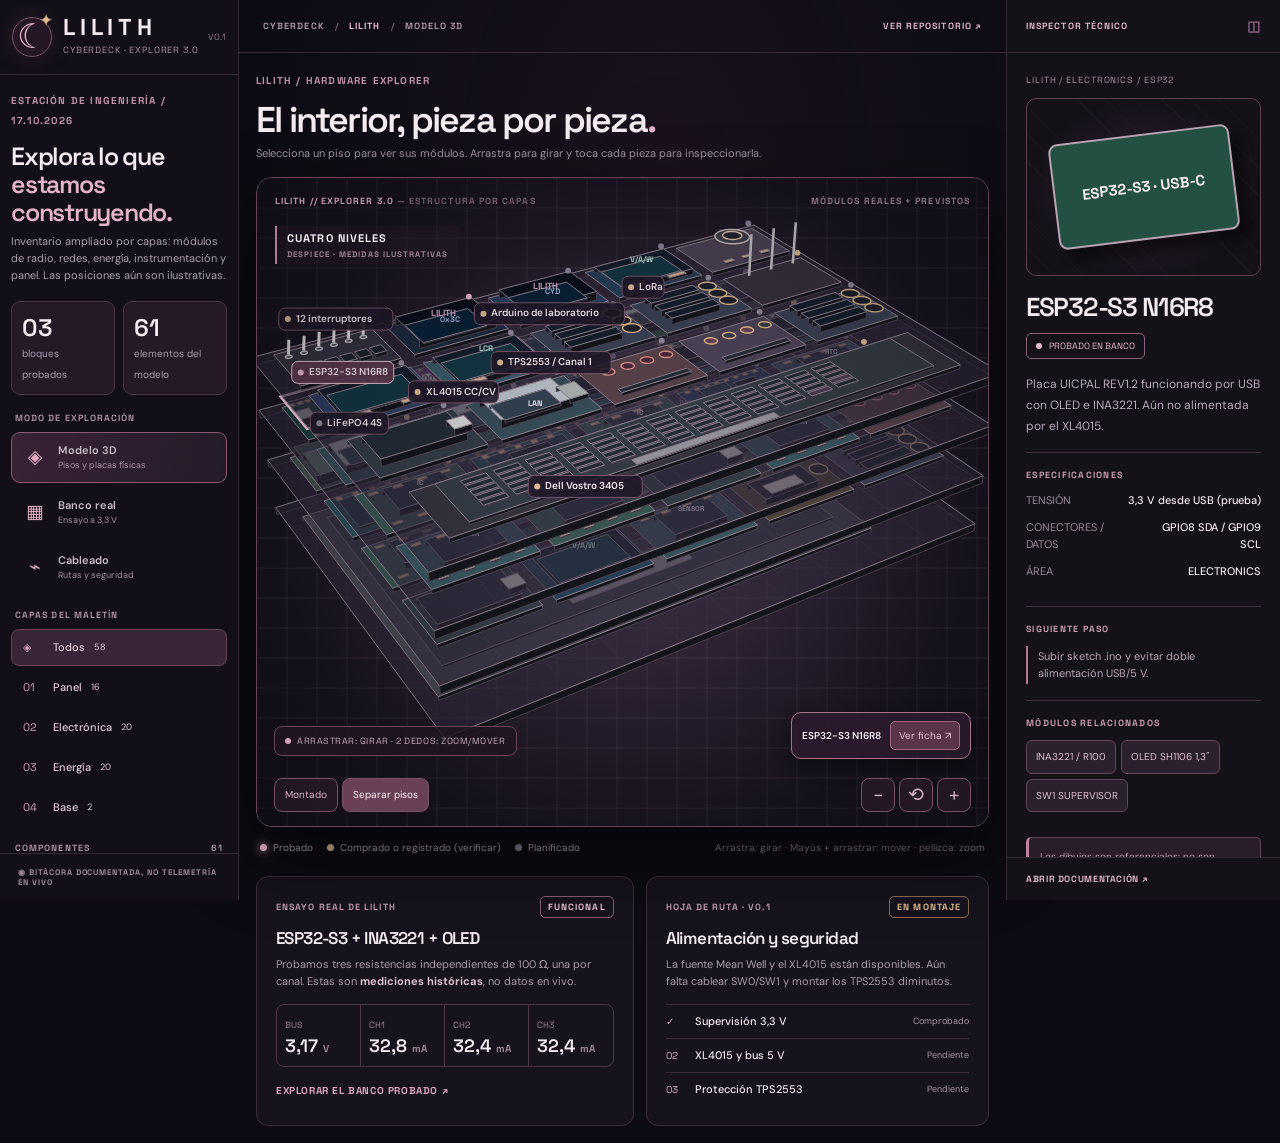
==== site/index.html @ 63ceb3f5 "ui(lilith): acceso por piso y catálogo visible de módulos del cyberdeck" ====
<!doctype html>
<html lang="es">
<head>
<meta charset="utf-8"><meta name="viewport" content="width=device-width, initial-scale=1, viewport-fit=cover">
<meta name="theme-color" content="#0c0b11"><meta name="description" content="Lilith Cyberdeck — gemelo visual interactivo por pisos, circuito probado y cableado previsto.">
<title>LILITH — Gemelo visual del Cyberdeck</title>
<link rel="stylesheet" href="./styles.css?v=3.3-modules-20261017">
<script defer src="./app.js?v=3.3-modules-20261017"></script>
</head>
<body>
<div class="app" id="app">
<aside class="sidebar">
  <div class="brand"><div class="emblem" aria-hidden="true">☾<span>✦</span></div><div class="brandtext"><b>LILITH</b><small>CYBERDECK · EXPLORER 3.0</small></div><span class="brand-trailing">V0.1</span></div>
  <div class="sidebar-content">
    <div class="intro"><span class="eyebrow">ESTACIÓN DE INGENIERÍA / 17.10.2026</span><h1>Explora lo que<br><em>estamos construyendo.</em></h1><p>Inventario ampliado por capas: módulos de radio, redes, energía, instrumentación y panel. Las posiciones aún son ilustrativas.</p>
    <div class="stat-pair"><div><strong>03</strong><small>bloques probados</small></div><div><strong id="moduleTotal">—</strong><small>elementos del modelo</small></div></div></div>
    <div class="control-section mode-section"><div class="section-heading">MODO DE EXPLORACIÓN</div><nav class="mode-nav" id="modeNav" aria-label="Modos">
      <button class="mode active" data-mode="model"><span class="mode-icon">◈</span><span class="mode-name">Modelo 3D<small>Pisos y placas físicas</small></span></button>
      <button class="mode" data-mode="bench"><span class="mode-icon">▦</span><span class="mode-name">Banco real<small>Ensayo a 3,3 V</small></span></button>
      <button class="mode" data-mode="circuit"><span class="mode-icon">⌁</span><span class="mode-name">Cableado<small>Rutas y seguridad</small></span></button>
    </nav></div>
    <div class="control-section level-section"><div class="section-heading">CAPAS DEL MALETÍN</div><nav id="floorNav" class="floor-nav" aria-label="Niveles">
      <button class="floor-choice active" data-floor="all"><span>◈</span><b>Todos</b><small>—</small></button>
      <button class="floor-choice" data-floor="panel"><span>01</span><b>Panel</b><small>—</small></button>
      <button class="floor-choice" data-floor="electronics"><span>02</span><b>Electrónica</b><small>—</small></button>
      <button class="floor-choice" data-floor="power"><span>03</span><b>Energía</b><small>—</small></button>
      <button class="floor-choice" data-floor="base"><span>04</span><b>Base</b><small>—</small></button>
    </nav></div>
    <button id="mobileInventoryToggle" class="inventory-toggle" aria-expanded="false"><span>⌕</span> Buscar módulos y componentes <span class="toggle-chevron">⌄</span></button>
    <div id="inventorySection" class="inventory-section">
      <div class="section-heading"><span>COMPONENTES</span><span id="resultCount">—</span></div>
      <label class="search"><span>⌕</span><input id="searchInput" autocomplete="off" placeholder="Chip, módulo, interfaz..." aria-label="Buscar componentes"></label>
      <div id="statusFilters" class="filters">
        <button class="filter active" data-status="all">Todos</button>
        <button class="filter" data-status="tested">Probados</button>
        <button class="filter" data-status="owned">Registrados</button>
        <button class="filter" data-status="planned">Por instalar</button>
      </div>
      <div id="inventory" class="inventory" aria-label="Lista de componentes"></div>
    </div>
  </div>
  <div class="sidebar-footer">◉ <span>BITÁCORA DOCUMENTADA, NO TELEMETRÍA EN VIVO</span></div>
</aside>
<main class="main">
<header class="topbar"><span>CYBERDECK <i>/</i> <b>LILITH</b> <i>/</i> <span id="modeCrumb">MODELO 3D</span></span><a href="https://github.com/Jesus-Medina/Cyberdeck-R5-ESP32" target="_blank" rel="noopener">VER REPOSITORIO ↗</a></header>
<section class="workspace">
<div class="section-intro"><div><span class="eyebrow">LILITH / HARDWARE EXPLORER</span><h2 id="viewTitle">El interior, pieza por pieza<span>.</span></h2><p id="viewSubtitle">Elige un piso para descubrir sus módulos. Toca cada placa para ver su función y estado real.</p></div><span class="reality-tag">MAQUETA REFERENCIAL <small>NO ES PLANO DE FABRICACIÓN</small></span></div>
<div id="viewer" class="viewer">
  <canvas id="scene" tabindex="0" role="img" aria-label="Modelo tridimensional interactivo de Lilith Cyberdeck. Arrastra para girar en la dirección del movimiento. Mayús o botón derecho más arrastre para desplazar. Pellizca para ampliar. Usa flechas para girar y Home para restablecer."></canvas>
  <div class="viewer-shade" aria-hidden="true"></div>
  <div class="scene-meta meta-left">LILITH // EXPLORER 3.0 <span>— ESTRUCTURA POR CAPAS</span></div>
  <div class="scene-meta meta-right">MÓDULOS REALES + PREVISTOS</div>
  <div class="scene-info"><span class="dot-pink"></span><span id="sceneInfoText">VISUALIZACIÓN ISOMÉTRICA · ARRASTRA PARA GIRAR</span></div>
  <div id="floorCaption" class="floor-caption">TODOS LOS NIVELES <small>EXPLOTADO · POSICIÓN ILUSTRATIVA</small></div>
  <div id="selectedMini" class="selected-mini" hidden><span id="selectedMiniText"></span><button id="openInspector">Ver ficha ↗</button></div>
  <div class="view-controls">
    <div id="explodeControls" class="explode-controls"><button id="assembledBtn" aria-pressed="false">Montado</button><button id="explodedBtn" class="active" aria-pressed="true">Separar pisos</button></div>
    <div class="camera-controls"><button id="zoomOut" aria-label="Alejar" title="Alejar">−</button><button id="resetCamera" aria-label="Restablecer cámara" title="Restablecer cámara">⟲</button><button id="zoomIn" aria-label="Acercar" title="Acercar">+</button></div>
  </div>
</div>
<div id="viewLegend" class="viewer-legend"><span><i class="legend-dot tested"></i> Probado</span><span><i class="legend-dot owned"></i> Comprado o registrado (verificar)</span><span><i class="legend-dot planned"></i> Planificado</span><span class="legend-side">Arrastra: girar · Mayús + arrastrar: mover · pellizca: zoom</span></div>
<div id="netFilter" class="net-filter" hidden><span>RESALTAR</span><button class="net active" data-net="all">Todas</button><button class="net" data-net="power">Energía</button><button class="net" data-net="i2c">I²C / señales</button><button class="net" data-net="ground">GND</button></div>
<div class="below">
  <article class="summary"><div class="summary-head"><span>ENSAYO REAL DE LILITH</span><b class="success">FUNCIONAL</b></div><h3>ESP32-S3 + INA3221 + OLED</h3><p>Probamos tres resistencias independientes de 100 Ω, una por canal. Estas son <strong>mediciones históricas</strong>, no datos en vivo.</p><div class="metrics"><div><small>BUS</small><b>3,17 <em>V</em></b></div><div><small>CH1</small><b>32,8 <em>mA</em></b></div><div><small>CH2</small><b>32,4 <em>mA</em></b></div><div><small>CH3</small><b>32,4 <em>mA</em></b></div></div><button id="openBench" class="text-action">EXPLORAR EL BANCO PROBADO ↗</button></article>
  <article class="summary"><div class="summary-head"><span>HOJA DE RUTA · V0.1</span><b class="amber">EN MONTAJE</b></div><h3>Alimentación y seguridad</h3><p>La fuente Mean Well y el XL4015 están disponibles. Aún falta cablear SW0/SW1 y montar los TPS2553 diminutos.</p><div class="steps"><div><span class="step-ok">✓</span><b>Supervisión 3,3 V</b><small>Comprobado</small></div><div><span>02</span><b>XL4015 y bus 5 V</b><small>Pendiente</small></div><div><span>03</span><b>Protección TPS2553</b><small>Pendiente</small></div></div></article>
</div>
</section>
</main>
<aside class="inspector" id="inspector">
  <header class="inspector-head">INSPECTOR TÉCNICO <span>◫</span></header>
  <div class="inspector-body" id="inspectorBody"></div>
  <footer class="inspector-footer"><a id="inspectorDoc" href="https://github.com/Jesus-Medina/Cyberdeck-R5-ESP32/blob/main/docs/22-lilith-build-status-2026-10-17.md" target="_blank" rel="noopener">ABRIR DOCUMENTACIÓN ↗</a></footer>
</aside>
</div>
</body></html>
---- site/styles.css ----
@import url('https://fonts.googleapis.com/css2?family=DM+Sans:wght@400;500;600;700&family=Space+Grotesk:wght@400;500;600;700&display=swap');
:root{color-scheme:dark;--bg:#0b0b12;--panel:#131019;--surface:#1b1621;--line:#352936;--wine:#aa6688;--rose:#e4b3c8;--gold:#e0b88e;--muted:#aaa0af;--white:#f4ebf0}*{box-sizing:border-box}html{font-size:14px}body{margin:0;background:var(--bg);color:var(--white);font:13px/1.55 'DM Sans',system-ui,sans-serif;min-width:280px}a{text-decoration:none;color:inherit}button,input{font:inherit}button{color:inherit;cursor:pointer}button:focus-visible,input:focus-visible,a:focus-visible,#scene:focus-visible{outline:2px solid var(--gold);outline-offset:2px}button:disabled{opacity:.45;cursor:default}::selection{background:#8a5878;color:white}
.app{display:grid;grid-template-columns:266px minmax(0,1fr) 306px;min-height:100vh;max-width:2050px;margin:auto;background:radial-gradient(ellipse at 52% 15%,#45243940,transparent 43%),#0c0b13}
.sidebar{position:sticky;top:0;height:100dvh;min-height:600px;display:flex;flex-direction:column;border-right:1px solid var(--line);background:#131019f8;z-index:4;min-width:0}
.brand{height:75px;min-height:75px;display:flex;align-items:center;gap:11px;padding:14px 19px;border-bottom:1px solid var(--line)}.emblem{width:40px;height:40px;border-radius:50%;border:1px solid #775268;background:#261726;display:grid;place-items:center;position:relative;font:34px/1 'Space Grotesk';color:var(--rose);box-shadow:0 0 22px #a05a7a33;flex-shrink:0}.emblem span{position:absolute;right:-2px;top:-6px;font-size:17px;color:var(--gold)}.brandtext{min-width:0}.brandtext b{font:700 23px/1.05 'Space Grotesk';letter-spacing:.21em;display:block}.brandtext small{font:9px 'Space Grotesk';letter-spacing:.095em;color:#aa91a4;white-space:nowrap}.brand-trailing{color:#8c7487;font:9px 'Space Grotesk';margin-left:auto}
.sidebar-content{overflow-y:auto;overscroll-behavior:contain;padding:21px 15px;min-height:0;scrollbar-width:thin;scrollbar-color:#654357 transparent}.eyebrow,.section-heading,.sidebar-footer,.summary-head,.topbar,.inspector-head,.scene-meta,.reality-tag{font:700 10px 'Space Grotesk';letter-spacing:.12em}.eyebrow{color:#be91a9}.intro h1{font:600 28px/1.12 'Space Grotesk';letter-spacing:-.05em;margin:12px 0 7px}.intro em{font-style:normal;color:var(--rose)}.intro p{margin:0;font-size:11px;color:var(--muted)}.stat-pair{display:grid;grid-template-columns:1fr 1fr;gap:8px;margin:17px 0}.stat-pair>div{padding:10px;border:1px solid #473447;background:#241925;border-radius:9px}.stat-pair strong{font:600 24px 'Space Grotesk';display:block}.stat-pair small{font-size:10px;color:#a99bad}
.section-heading{color:#a98ea1;display:flex;justify-content:space-between;align-items:center;margin:16px 4px 8px;font-size:9px}
.mode-nav{display:grid;gap:4px}.mode{width:100%;text-align:left;display:flex;align-items:center;gap:10px;padding:9px 10px;border:1px solid transparent;background:transparent;border-radius:9px;color:#c9bcc9;min-width:0}.mode:hover,.mode.active{border-color:#895771;background:linear-gradient(100deg,#4c2c44aa,#241b29)}.mode-icon{font-size:19px;color:#dfaabe;width:26px;text-align:center;flex-shrink:0}.mode-name{min-width:0;font-weight:600;font-size:11px}.mode-name small{font-size:9px;color:#a28d9e;display:block;font-weight:400}.floor-nav{display:grid;gap:3px}.floor-choice{display:flex;align-items:center;gap:9px;border:1px solid transparent;background:transparent;text-align:left;border-radius:8px;padding:9px 11px;font-size:11px;color:#e3cbd8}.floor-choice span{font:11px 'Space Grotesk';color:#d29fb7;width:21px}.floor-choice b{font-weight:500}.floor-choice:hover,.floor-choice.active{border-color:#694359;background:#382538}
.search{display:flex;align-items:center;gap:7px;border:1px solid #654359;border-radius:8px;padding:0 10px;background:#221926}.search span{font-size:21px;color:#ddb1c8}.search input{width:100%;border:0;outline:0;background:transparent;color:#f4e6ee;padding:10px 0;font-size:11px}.search input::placeholder{color:#776b7a}
.filters{display:flex;gap:5px;flex-wrap:wrap;margin:11px 0}.filter{border:1px solid #4a364a;border-radius:40px;padding:5px 8px;font-size:9px;color:#ae9dad;background:#251b28}.filter.active,.filter:hover{border-color:#b47c9c;color:#f3c6da;background:#57364b}
.inventory{display:grid;gap:4px}.inv-item{width:100%;display:flex;gap:9px;text-align:left;align-items:center;border:1px solid transparent;border-radius:8px;background:none;padding:8px;min-width:0}.inv-item:hover,.inv-item.active{border-color:#80516c;background:#382537}.inv-item b{font-size:11px;display:block;overflow:hidden;text-overflow:ellipsis;white-space:nowrap}.inv-item small{font-size:9px;color:#a18d9f;display:block;overflow:hidden;white-space:nowrap;text-overflow:ellipsis}.state-dot,.legend-dot{width:7px;height:7px;background:#8c8791;border-radius:50%;display:inline-block;flex-shrink:0}.tested{background:#efb5cc!important;box-shadow:0 0 9px #e4a4c4}.owned{background:#d9b68e!important}.planned{background:#7e798a!important}.sidebar-footer{padding:13px 18px;border-top:1px solid var(--line);color:#9f8a9c;font-size:8px}.mobile-inventory{display:none}.inventory-toggle{display:none}
.main{min-width:0}.topbar{height:53px;display:flex;align-items:center;justify-content:space-between;gap:12px;border-bottom:1px solid var(--line);padding:0 24px;font-size:9px;color:#ab95a6}.topbar i{font-style:normal;color:#6c566b;margin:0 7px}.topbar b{color:#ecc0d1}.topbar a{color:#d8b1c4;white-space:nowrap}.topbar a:hover{text-decoration:underline}
.workspace{padding:23px;max-width:1480px;margin:auto;min-width:0}.section-intro{display:flex;justify-content:space-between;gap:16px;align-items:flex-end}.section-intro h2{font:600 clamp(24px,2.8vw,42px)/1.17 'Space Grotesk';letter-spacing:-.05em;margin:9px 0 4px}.section-intro h2 span{color:var(--rose)}.section-intro p{font-size:11px;color:#9e92a3;margin:0 0 15px}.reality-tag{font-size:9px;color:#d3aabc;padding:9px;border:1px solid #684459;background:#2d1e2f;border-radius:7px;text-align:right;white-space:nowrap;margin-bottom:13px}.reality-tag small{display:block;color:#997c91;font-size:8px}
.viewer{position:relative;width:100%;height:clamp(510px,52vw,730px);background:radial-gradient(ellipse at 51% 57%,#53314b7c 0%,#1b1523 51%,#0f0e17 100%);border:1px solid #654158;border-radius:16px;overflow:hidden;box-shadow:0 30px 70px #0008,inset 0 1px 0 #ad778b52;isolation:isolate}.viewer:before{content:"";position:absolute;inset:0;background-image:linear-gradient(#ddbad00b 1px,transparent 1px),linear-gradient(90deg,#ddbad00b 1px,transparent 1px);background-size:26px 26px;mask-image:radial-gradient(circle at 50% 50%,black,transparent 87%);pointer-events:none}.viewer-shade{position:absolute;inset:0;background:radial-gradient(ellipse at 52% 52%,transparent 23%,#08070c54 100%);pointer-events:none}
#scene{position:absolute;width:100%;height:100%;display:block;touch-action:none;user-select:none;cursor:grab;outline-offset:-3px}#scene.dragging{cursor:grabbing}
.scene-meta{position:absolute;top:17px;color:#c297ac;font-size:9px;pointer-events:none}.meta-left{left:18px}.meta-left span{color:#70586c}.meta-right{right:18px;color:#887182}
.scene-info{position:absolute;bottom:70px;left:17px;background:#201522d9;border:1px solid #694559;color:#bfa7b7;border-radius:8px;padding:8px 10px;font:9px 'Space Grotesk';letter-spacing:.06em;pointer-events:none;max-width:56%}.dot-pink{display:inline-block;width:6px;height:6px;background:#d4a2b9;border-radius:50%;margin-right:6px}
.floor-caption{position:absolute;top:48px;left:18px;border-left:2px solid #b17a97;padding:5px 10px;background:#281a2959;font:700 11px 'Space Grotesk';letter-spacing:.1em;pointer-events:none}.floor-caption small{display:block;font-size:8px;color:#9f8494;margin-top:4px}
.selected-mini{position:absolute;bottom:67px;right:17px;display:flex;gap:9px;align-items:center;background:#2b1b2ceb;border:1px solid #a5728c;border-radius:10px;padding:8px 10px;box-shadow:0 7px 18px #0006;max-width:45%}.selected-mini[hidden]{display:none}.selected-mini span{font-weight:600;font-size:10px;white-space:nowrap;overflow:hidden;text-overflow:ellipsis}.selected-mini button{color:#ecc1d0;background:#5a3449;border:1px solid #9c6581;border-radius:5px;padding:6px 8px;white-space:nowrap;font-size:10px}
.view-controls{position:absolute;bottom:14px;left:17px;right:17px;display:flex;justify-content:space-between;gap:8px;align-items:center;pointer-events:none}.explode-controls,.camera-controls{display:flex;gap:4px;pointer-events:auto}.explode-controls button,.camera-controls button{background:#241925e8;border:1px solid #765069;border-radius:8px;color:#d7b1c3;padding:8px 10px;font-size:10px}.explode-controls button.active,.explode-controls button:hover{background:#694055;color:#fff0f5}.camera-controls button{min-width:34px;height:34px;font-size:19px;padding:1px 5px}.camera-controls button:hover{background:#553147}
.viewer-legend{display:flex;align-items:center;gap:14px;flex-wrap:wrap;padding:13px 4px;font-size:10px;color:#ac9dab}.viewer-legend>span{display:flex;align-items:center;gap:6px}.viewer-legend .legend-side{margin-left:auto;color:#7f7181}
.net-filter{display:flex;gap:6px;align-items:center;flex-wrap:wrap;border:1px solid #493548;border-radius:9px;background:#1b1520;padding:10px;margin-bottom:11px}.net-filter[hidden]{display:none}.net-filter>span{font:9px 'Space Grotesk';letter-spacing:.1em;color:#a8919f;margin-right:8px}.net{padding:7px 10px;border-radius:7px;border:1px solid #664a5f;background:#261b2a;color:#bfa7b7;font-size:10px}.net.active,.net:hover{border-color:#c68cac;color:#f0bed5;background:#643a54}
.below{display:grid;grid-template-columns:1.1fr 1fr;gap:12px;margin-top:7px}.summary{padding:19px;background:#17131d;border:1px solid #3d2c3d;border-radius:12px;min-width:0}.summary-head{display:flex;align-items:center;justify-content:space-between;gap:10px;color:#bc99ac;font-size:9px}.summary-head b{font-size:9px;border:1px solid #865c70;border-radius:5px;padding:4px 7px;color:#e9c1d2;white-space:nowrap}.summary-head .amber{color:#e1bd90;border-color:#866c4c}.summary h3{font:600 17px/1.25 'Space Grotesk';letter-spacing:-.035em;margin:10px 0 7px}.summary p{color:#a99cac;margin:0 0 14px;font-size:11px}.summary p strong{color:#dec1cd}.metrics{display:grid;grid-template-columns:repeat(4,minmax(0,1fr));border:1px solid #4b3647;border-radius:8px;overflow:hidden;margin-bottom:13px}.metrics div{padding:9px 8px;border-right:1px solid #4b3647}.metrics div:last-child{border:0}.metrics small{font:9px 'Space Grotesk';color:#9a8190}.metrics b{font:600 18px 'Space Grotesk';display:block;white-space:nowrap}.metrics b em{font-size:10px;font-style:normal;color:#a7919e}.text-action{background:none;border:0;padding:3px 0;font:700 10px 'Space Grotesk';letter-spacing:.06em;color:#d9a4bd}.text-action:hover{text-decoration:underline}
.steps{display:grid;gap:0}.steps>div{display:flex;gap:9px;align-items:center;border-top:1px solid #3c2b3c;padding:8px 0;font-size:11px}.steps span{color:#ddb0c0;min-width:20px;font:10px 'Space Grotesk'}.steps b{font-weight:500;flex:1}.steps small{font-size:9px;color:#a594a3}
.inspector{position:sticky;top:0;height:100dvh;min-height:570px;display:flex;flex-direction:column;background:#141119;border-left:1px solid var(--line);z-index:5;min-width:0}.inspector-head{height:53px;flex-shrink:0;display:flex;align-items:center;justify-content:space-between;padding:0 19px;border-bottom:1px solid var(--line);color:#deb5c7;font-size:9px}.inspector-head span{font-size:14px;color:#8c6281}.inspector-body{flex:1;min-height:0;overflow:auto;padding:21px 19px;scrollbar-width:thin;scrollbar-color:#6d4b60 transparent}.inspect-code{font:9px 'Space Grotesk';letter-spacing:.1em;color:#a28ea0}.inspect-picture{height:178px;margin:12px 0 17px;display:grid;place-items:center;background:radial-gradient(ellipse at 50% 52%,#5e38515c,transparent 70%),repeating-linear-gradient(45deg,transparent,transparent 19px,#98718515 20px);border:1px solid #5e4055;border-radius:10px;overflow:hidden}.inspect-picture canvas{display:block;width:100%;height:100%}.inspect-title{font:600 26px/1.12 'Space Grotesk';letter-spacing:-.05em;margin:8px 0 11px}.inspect-state{display:inline-flex;gap:7px;align-items:center;border:1px solid #886079;border-radius:5px;padding:6px 9px;font:9px 'Space Grotesk';color:#e7b9cc}.inspect-state.owned{border-color:#866744;color:#e4bf92;background:transparent!important;box-shadow:none}.inspect-state.planned{border-color:#514653;color:#aaa0b0;background:transparent!important;box-shadow:none}.inspect-state.tested{background:transparent!important;box-shadow:none}.inspect-state:before{content:"";width:6px;height:6px;border-radius:50%;background:currentColor}.inspect-desc{font-size:12px;line-height:1.75;color:#b6aabb;margin:15px 0}.detail-section{border-top:1px solid #3e3040;padding:16px 0}.detail-section h4{font:700 9px 'Space Grotesk';letter-spacing:.14em;color:#c69bad;margin:0 0 11px}.spec{display:flex;justify-content:space-between;gap:10px;font-size:11px;margin:10px 0}.spec span{color:#998b9a}.spec b{font-weight:500;text-align:right;max-width:62%;overflow-wrap:anywhere}.nextstep{border-left:2px solid #b47794;padding:2px 10px;font-size:11px;color:#b9a7b7}.related-list{display:flex;flex-wrap:wrap;gap:5px}.related-list button{background:#2b202e;border:1px solid #64465c;border-radius:6px;padding:8px 9px;font-size:10px;color:#dec0d0}.related-list button:hover{background:#5d3a50}.detail-warning{background:#291d2a;border:1px solid #604559;border-left:3px solid #bd849f;padding:11px;font-size:10px;color:#ac95a7;border-radius:5px;margin-top:9px}.inspector-footer{padding:15px 19px;border-top:1px solid var(--line);font:700 9px 'Space Grotesk';letter-spacing:.07em;color:#dab4c6}.inspector-footer a:hover{text-decoration:underline}
@media(max-width:1330px){.app{grid-template-columns:239px minmax(0,1fr) 274px}.workspace{padding:17px}.brand{padding:12px}.sidebar-content{padding:15px 11px}.intro h1{font-size:25px}.viewer{height:clamp(480px,58vw,650px)}.reality-tag{display:none}}
@media(max-width:1070px){.app{grid-template-columns:233px minmax(0,1fr)}.inspector{grid-column:1/-1;position:relative;height:auto;min-height:0;border-left:0;border-top:1px solid var(--line)}.inspector-body{display:grid;grid-template-columns:minmax(230px,330px) minmax(0,1fr);gap:0 24px;overflow:visible}.inspector-topblock{grid-row:span 3}.inspector-footer{margin-top:4px}.viewer{height:610px}}
@media(max-width:760px){
  .app{display:block}.sidebar{position:relative;height:auto;min-height:0;border-right:0;border-bottom:1px solid var(--line)}
  .brand{height:61px;min-height:61px;padding:9px 15px}.emblem{width:35px;height:35px;font-size:29px}.brandtext b{font-size:21px}.brandtext small{font-size:8px}.brand-trailing{font-size:8px}
  .sidebar-content{padding:0 10px 10px;overflow:visible}.intro,.section-heading,.sidebar-footer{display:none}
  .mode-nav{display:grid;grid-template-columns:repeat(3,minmax(0,1fr));gap:5px;margin:9px 0 7px}.mode{justify-content:center;padding:9px 4px;gap:4px;min-width:0}.mode-icon{font-size:17px;width:20px}.mode-name{font-size:10px;white-space:nowrap}.mode-name small{display:none}
  .floor-nav{display:flex;overflow-x:auto;scrollbar-width:none;gap:5px;padding:0 0 7px}.floor-nav::-webkit-scrollbar{display:none}.floor-choice{flex:0 0 auto;padding:8px 11px;border:1px solid #4e364b;border-radius:7px;background:#211924}.floor-choice b{font-size:10px}.floor-choice span{font-size:9px;width:auto}
  .inventory-toggle{display:flex;width:100%;align-items:center;gap:8px;background:#1d1520;border:1px solid #50344a;border-radius:7px;padding:8px 11px;color:#d6afc3;font-size:11px;margin:1px 0 0}.inventory-toggle .toggle-chevron{margin-left:auto}.inventory-section{display:none;padding:9px 0}.inventory-section.open{display:block}.inventory-section .section-heading{display:flex;margin:4px 2px 8px}.inventory{display:flex;gap:6px;max-height:115px;overflow:auto;padding-bottom:5px}.inv-item{flex:0 0 165px;border:1px solid #443044}.inv-item b{max-width:132px}
  .topbar{height:35px;padding:0 13px}.topbar a{font-size:8px}.workspace{padding:11px}.section-intro h2{font-size:24px;margin:5px 0}.section-intro p{font-size:10px;margin:0 0 9px}.eyebrow{font-size:8px}.viewer{height:clamp(420px,62dvh,640px);border-radius:12px}
  .meta-right{display:none}.scene-meta{top:12px;left:12px;font-size:8px}.floor-caption{top:34px;left:12px;font-size:9px}.floor-caption small{font-size:7px}.scene-info{bottom:62px;max-width:58%;left:10px;font-size:8px}
  .selected-mini{bottom:61px;right:9px;max-width:55%;padding:6px}.selected-mini span{font-size:9px}.selected-mini button{font-size:9px;padding:6px}
  .view-controls{bottom:9px;left:10px;right:10px}.explode-controls button{padding:9px 8px;font-size:9px;min-height:35px}.camera-controls button{min-width:33px;min-height:35px}
  .viewer-legend{gap:11px;padding:9px 3px;font-size:9px}.viewer-legend .legend-side{display:none}
  .below{grid-template-columns:1fr;gap:10px}.summary{padding:15px}.metrics b{font-size:16px}
  .inspector{position:relative;height:auto;min-height:0}.inspector-head{height:41px}.inspector-body{display:block;padding:17px}.inspect-picture{height:156px}.inspector-topblock{grid-row:auto}
}
@media(max-width:390px){.mode-icon{font-size:15px}.mode-name{font-size:9px}.floor-choice{padding:7px}.viewer{height:430px}.scene-info{display:none}.selected-mini{bottom:60px}.metrics{grid-template-columns:repeat(2,minmax(0,1fr))}.metrics>div:nth-child(2){border-right:0}.metrics>div:nth-child(-n+2){border-bottom:1px solid #4b3647}}
@media(prefers-reduced-motion:reduce){*,*:before,*:after{animation:none!important;transition:none!important}}
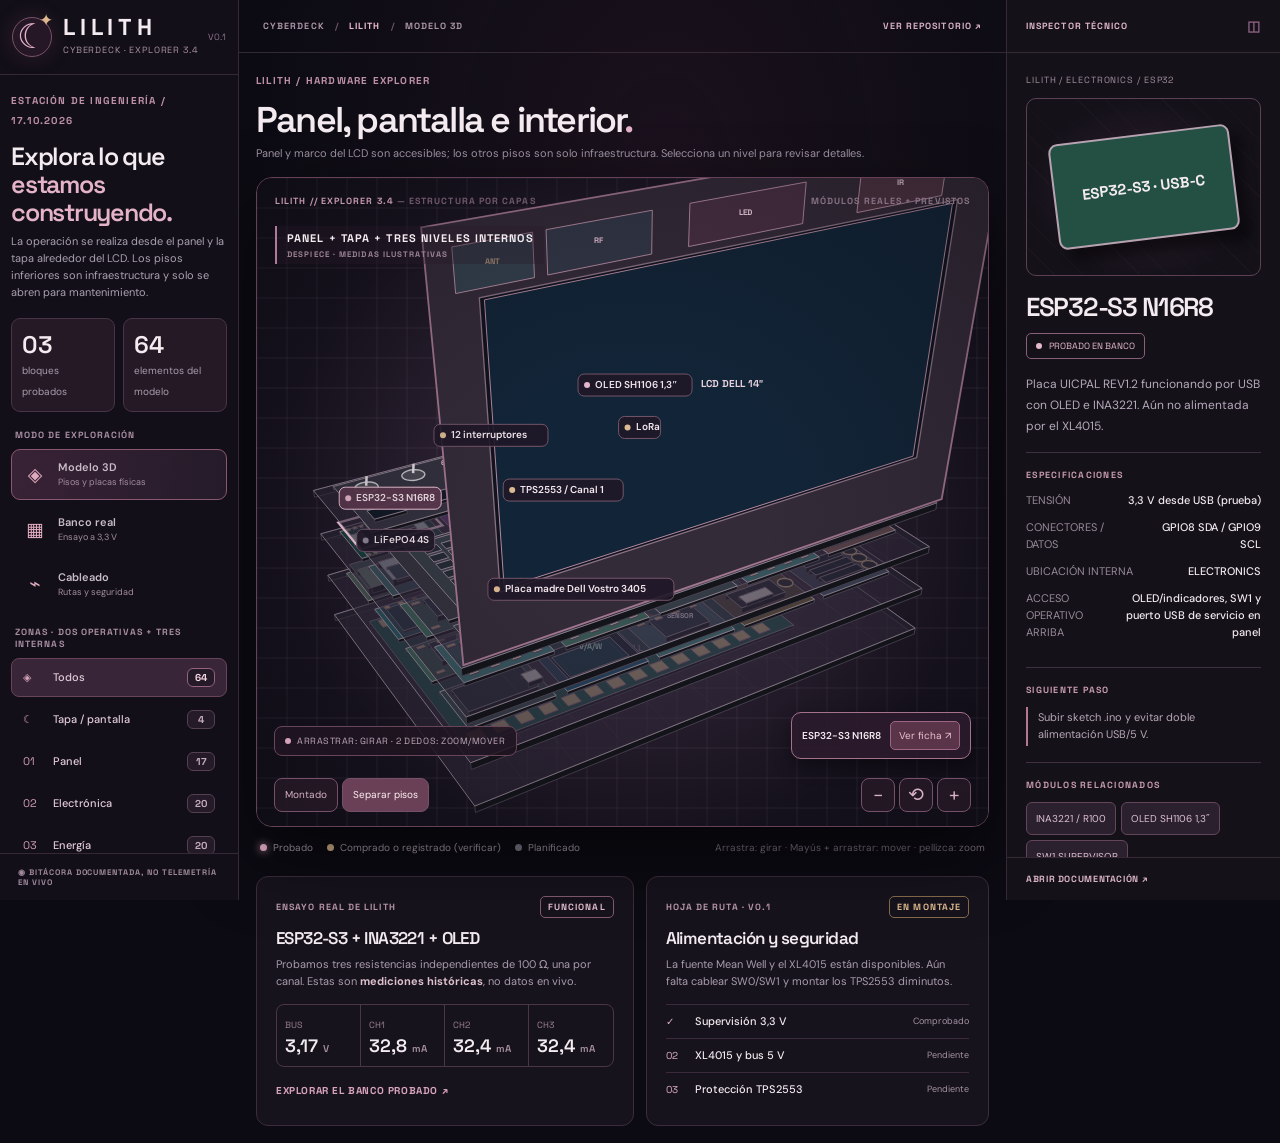
==== commit 2228b8b8: "ui(lilith): cinco zonas con tapa operativa y corrección de versiones" ====
--- a/site/index.html
+++ b/site/index.html
@@ -4,23 +4,24 @@
 <meta charset="utf-8"><meta name="viewport" content="width=device-width, initial-scale=1, viewport-fit=cover">
 <meta name="theme-color" content="#0c0b11"><meta name="description" content="Lilith Cyberdeck — gemelo visual interactivo por pisos, circuito probado y cableado previsto.">
 <title>LILITH — Gemelo visual del Cyberdeck</title>
-<link rel="stylesheet" href="./styles.css?v=3.3-modules-20261017">
-<script defer src="./app.js?v=3.3-modules-20261017"></script>
+<link rel="stylesheet" href="./styles.css?v=3.4-panel-lid-20261017">
+<script defer src="./app.js?v=3.4-panel-lid-20261017"></script>
 </head>
 <body>
 <div class="app" id="app">
 <aside class="sidebar">
-  <div class="brand"><div class="emblem" aria-hidden="true">☾<span>✦</span></div><div class="brandtext"><b>LILITH</b><small>CYBERDECK · EXPLORER 3.0</small></div><span class="brand-trailing">V0.1</span></div>
+  <div class="brand"><div class="emblem" aria-hidden="true">☾<span>✦</span></div><div class="brandtext"><b>LILITH</b><small>CYBERDECK · EXPLORER 3.4</small></div><span class="brand-trailing">V0.1</span></div>
   <div class="sidebar-content">
-    <div class="intro"><span class="eyebrow">ESTACIÓN DE INGENIERÍA / 17.10.2026</span><h1>Explora lo que<br><em>estamos construyendo.</em></h1><p>Inventario ampliado por capas: módulos de radio, redes, energía, instrumentación y panel. Las posiciones aún son ilustrativas.</p>
+    <div class="intro"><span class="eyebrow">ESTACIÓN DE INGENIERÍA / 17.10.2026</span><h1>Explora lo que<br><em>estamos construyendo.</em></h1><p>La operación se realiza desde el panel y la tapa alrededor del LCD. Los pisos inferiores son infraestructura y solo se abren para mantenimiento.</p>
     <div class="stat-pair"><div><strong>03</strong><small>bloques probados</small></div><div><strong id="moduleTotal">—</strong><small>elementos del modelo</small></div></div></div>
     <div class="control-section mode-section"><div class="section-heading">MODO DE EXPLORACIÓN</div><nav class="mode-nav" id="modeNav" aria-label="Modos">
       <button class="mode active" data-mode="model"><span class="mode-icon">◈</span><span class="mode-name">Modelo 3D<small>Pisos y placas físicas</small></span></button>
       <button class="mode" data-mode="bench"><span class="mode-icon">▦</span><span class="mode-name">Banco real<small>Ensayo a 3,3 V</small></span></button>
       <button class="mode" data-mode="circuit"><span class="mode-icon">⌁</span><span class="mode-name">Cableado<small>Rutas y seguridad</small></span></button>
     </nav></div>
-    <div class="control-section level-section"><div class="section-heading">CAPAS DEL MALETÍN</div><nav id="floorNav" class="floor-nav" aria-label="Niveles">
+    <div class="control-section level-section"><div class="section-heading">ZONAS · DOS OPERATIVAS + TRES INTERNAS</div><nav id="floorNav" class="floor-nav" aria-label="Niveles">
       <button class="floor-choice active" data-floor="all"><span>◈</span><b>Todos</b><small>—</small></button>
+      <button class="floor-choice" data-floor="lid"><span>☾</span><b>Tapa / pantalla</b><small>—</small></button>
       <button class="floor-choice" data-floor="panel"><span>01</span><b>Panel</b><small>—</small></button>
       <button class="floor-choice" data-floor="electronics"><span>02</span><b>Electrónica</b><small>—</small></button>
       <button class="floor-choice" data-floor="power"><span>03</span><b>Energía</b><small>—</small></button>
@@ -44,11 +45,11 @@
 <main class="main">
 <header class="topbar"><span>CYBERDECK <i>/</i> <b>LILITH</b> <i>/</i> <span id="modeCrumb">MODELO 3D</span></span><a href="https://github.com/Jesus-Medina/Cyberdeck-R5-ESP32" target="_blank" rel="noopener">VER REPOSITORIO ↗</a></header>
 <section class="workspace">
-<div class="section-intro"><div><span class="eyebrow">LILITH / HARDWARE EXPLORER</span><h2 id="viewTitle">El interior, pieza por pieza<span>.</span></h2><p id="viewSubtitle">Elige un piso para descubrir sus módulos. Toca cada placa para ver su función y estado real.</p></div><span class="reality-tag">MAQUETA REFERENCIAL <small>NO ES PLANO DE FABRICACIÓN</small></span></div>
+<div class="section-intro"><div><span class="eyebrow">LILITH / HARDWARE EXPLORER</span><h2 id="viewTitle">Panel, pantalla e interior<span>.</span></h2><p id="viewSubtitle">El panel y la tapa son accesibles. Selecciona los niveles internos para conocer sus módulos.</p></div><span class="reality-tag">MAQUETA REFERENCIAL <small>NO ES PLANO DE FABRICACIÓN</small></span></div>
 <div id="viewer" class="viewer">
   <canvas id="scene" tabindex="0" role="img" aria-label="Modelo tridimensional interactivo de Lilith Cyberdeck. Arrastra para girar en la dirección del movimiento. Mayús o botón derecho más arrastre para desplazar. Pellizca para ampliar. Usa flechas para girar y Home para restablecer."></canvas>
   <div class="viewer-shade" aria-hidden="true"></div>
-  <div class="scene-meta meta-left">LILITH // EXPLORER 3.0 <span>— ESTRUCTURA POR CAPAS</span></div>
+  <div class="scene-meta meta-left">LILITH // EXPLORER 3.4 <span>— ESTRUCTURA POR CAPAS</span></div>
   <div class="scene-meta meta-right">MÓDULOS REALES + PREVISTOS</div>
   <div class="scene-info"><span class="dot-pink"></span><span id="sceneInfoText">VISUALIZACIÓN ISOMÉTRICA · ARRASTRA PARA GIRAR</span></div>
   <div id="floorCaption" class="floor-caption">TODOS LOS NIVELES <small>EXPLOTADO · POSICIÓN ILUSTRATIVA</small></div>
--- a/site/styles.css
+++ b/site/styles.css
@@ -42,3 +42,16 @@
 }
 @media(max-width:390px){.mode-icon{font-size:15px}.mode-name{font-size:9px}.floor-choice{padding:7px}.viewer{height:430px}.scene-info{display:none}.selected-mini{bottom:60px}.metrics{grid-template-columns:repeat(2,minmax(0,1fr))}.metrics>div:nth-child(2){border-right:0}.metrics>div:nth-child(-n+2){border-bottom:1px solid #4b3647}}
 @media(prefers-reduced-motion:reduce){*,*:before,*:after{animation:none!important;transition:none!important}}
+
+/* Lilith catálogo completo: recuento de módulos y separación por piso. */
+.floor-choice small{margin-left:auto;color:#c6adbe;font:700 10px 'Space Grotesk';border:1px solid #554052;border-radius:6px;min-width:28px;text-align:center;padding:2px 5px;background:#241a28}
+.floor-choice.active small{color:#f7d5e4;border-color:#95617f}
+.inventory-group{font:700 9px 'Space Grotesk';letter-spacing:.10em;color:#e2b8ce;background:#221924;border-top:1px solid #4d3348;padding:10px 8px 5px;margin:6px 0 2px;position:sticky;top:0;z-index:1}
+.inv-item{position:relative}
+.inv-item:focus-visible{outline:2px solid #e0b88e;outline-offset:-2px}
+@media(max-width:760px){
+ .inventory{max-height:180px;gap:7px}
+ .inventory-group{flex:0 0 126px;position:relative;align-self:stretch;display:grid;align-content:center;white-space:normal;padding:8px;border:1px solid #4d3348;border-radius:7px;margin:0}
+ .inv-item{flex:0 0 160px;align-self:stretch}
+ .floor-choice small{margin-right:2px}
+}
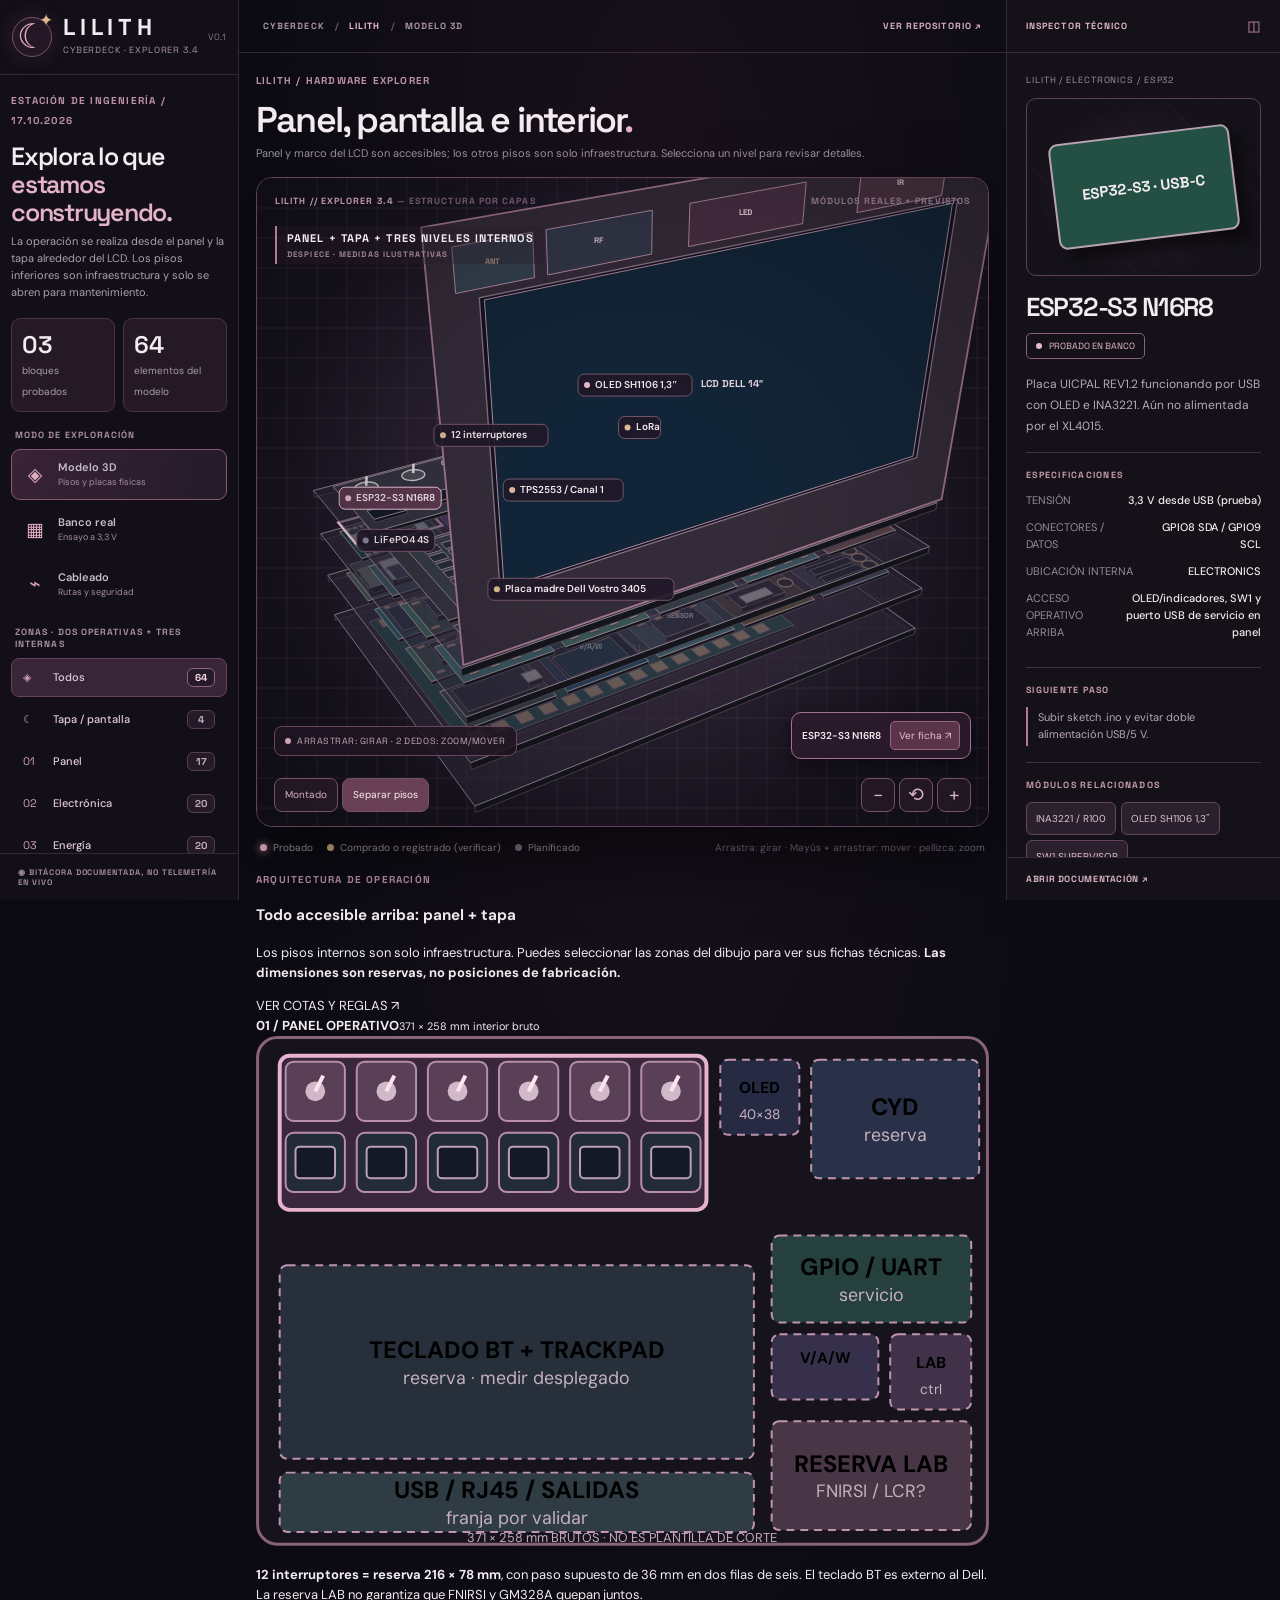
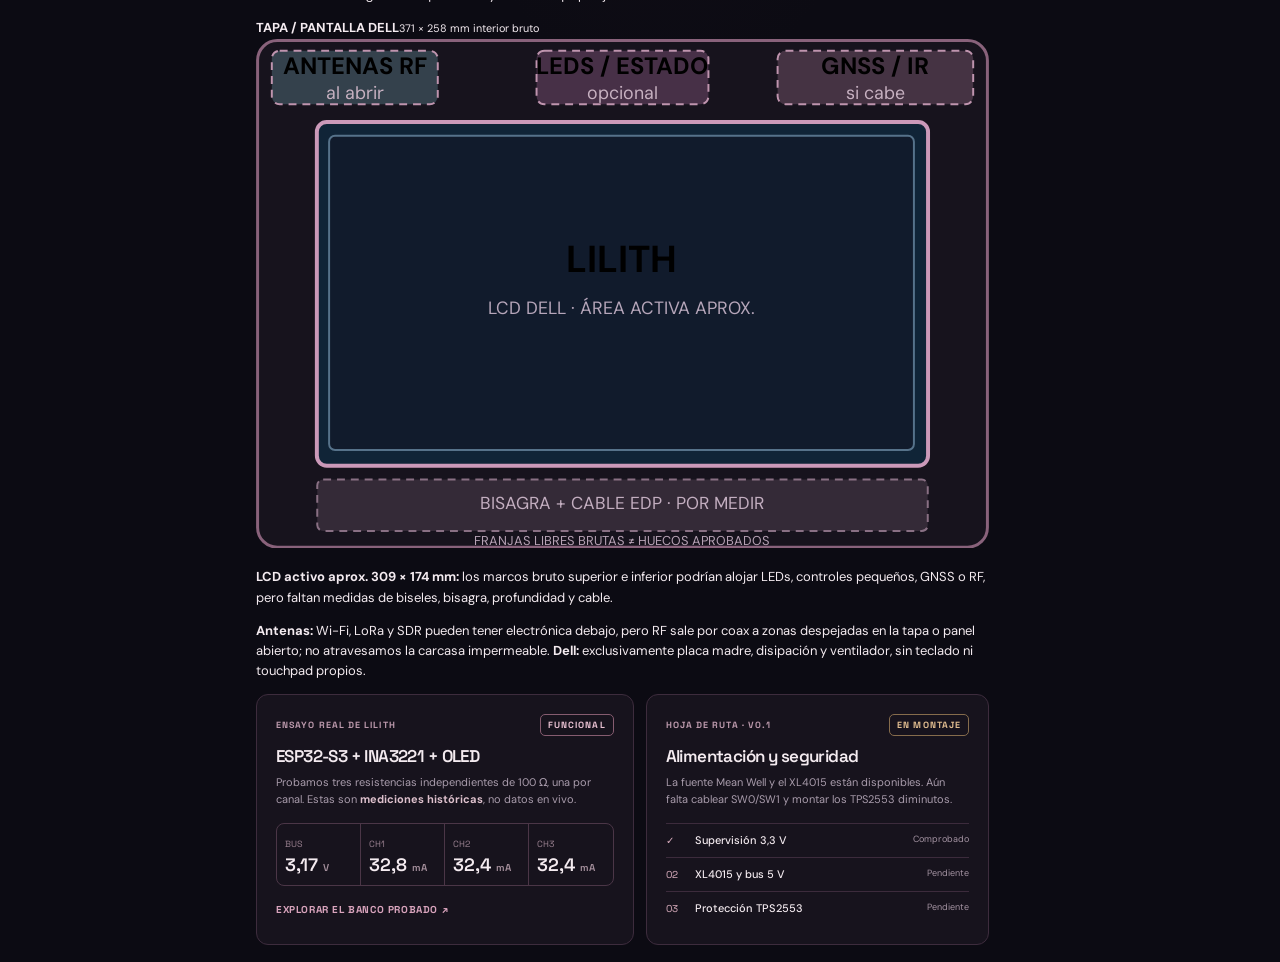
==== commit b3567312: "ui(lilith): planos SVG dimensionales panel+tapa e interfaces con selección" ====
--- a/site/index.html
+++ b/site/index.html
@@ -61,6 +61,29 @@
 </div>
 <div id="viewLegend" class="viewer-legend"><span><i class="legend-dot tested"></i> Probado</span><span><i class="legend-dot owned"></i> Comprado o registrado (verificar)</span><span><i class="legend-dot planned"></i> Planificado</span><span class="legend-side">Arrastra: girar · Mayús + arrastrar: mover · pellizca: zoom</span></div>
 <div id="netFilter" class="net-filter" hidden><span>RESALTAR</span><button class="net active" data-net="all">Todas</button><button class="net" data-net="power">Energía</button><button class="net" data-net="i2c">I²C / señales</button><button class="net" data-net="ground">GND</button></div>
+<section class="access-principle" aria-labelledby="accessTitle">
+<div class="access-heading"><div><span class="eyebrow">ARQUITECTURA DE OPERACIÓN</span><h3 id="accessTitle">Todo accesible arriba: panel + tapa</h3><p>Los pisos internos son solo infraestructura. Puedes seleccionar las zonas del dibujo para ver sus fichas técnicas. <strong>Las dimensiones son reservas, no posiciones de fabricación.</strong></p></div>
+<a href="https://github.com/Jesus-Medina/Cyberdeck-R5-ESP32/blob/main/docs/25-lilith-panel-lid-interface.md" target="_blank" rel="noopener">VER COTAS Y REGLAS ↗</a></div>
+<div class="access-layout">
+<article class="plan-card"><div class="plan-head"><b>01 / PANEL OPERATIVO</b><small>371 × 258 mm interior bruto</small></div><svg class="dimension-plan" viewBox="0 0 371 258" role="img" aria-label="Distribución preliminar del panel de 371 por 258 milímetros, con doce interruptores a paso de 36 milímetros en dos filas."><rect x=".8" y=".8" width="369.4" height="256.4" rx="10" fill="#17131d" stroke="#89627b" stroke-width="1.5"/><g class="plan-hit" data-part="switches" tabindex="0" role="button" aria-label="Seis palancas y seis interruptores basculantes"><rect x="12" y="10" width="216" height="78" rx="5" fill="#3a273c" stroke="#e7b3d0" stroke-width="2"/><rect x="15" y="13" width="30" height="30" rx="4" fill="#5a4057" stroke="#b78eac"/><circle cx="30" cy="28" r="5" fill="#d1b9c9"/><path d="M30,28l4,-8" stroke="#fce4ef" stroke-width="2"/><rect x="51" y="13" width="30" height="30" rx="4" fill="#5a4057" stroke="#b78eac"/><circle cx="66" cy="28" r="5" fill="#d1b9c9"/><path d="M66,28l4,-8" stroke="#fce4ef" stroke-width="2"/><rect x="87" y="13" width="30" height="30" rx="4" fill="#5a4057" stroke="#b78eac"/><circle cx="102" cy="28" r="5" fill="#d1b9c9"/><path d="M102,28l4,-8" stroke="#fce4ef" stroke-width="2"/><rect x="123" y="13" width="30" height="30" rx="4" fill="#5a4057" stroke="#b78eac"/><circle cx="138" cy="28" r="5" fill="#d1b9c9"/><path d="M138,28l4,-8" stroke="#fce4ef" stroke-width="2"/><rect x="159" y="13" width="30" height="30" rx="4" fill="#5a4057" stroke="#b78eac"/><circle cx="174" cy="28" r="5" fill="#d1b9c9"/><path d="M174,28l4,-8" stroke="#fce4ef" stroke-width="2"/><rect x="195" y="13" width="30" height="30" rx="4" fill="#5a4057" stroke="#b78eac"/><circle cx="210" cy="28" r="5" fill="#d1b9c9"/><path d="M210,28l4,-8" stroke="#fce4ef" stroke-width="2"/><rect x="15" y="49" width="30" height="30" rx="4" fill="#242b38" stroke="#b78eac"/><rect x="20" y="56" width="20" height="16" rx="2" fill="#131926" stroke="#baa1b3"/><rect x="51" y="49" width="30" height="30" rx="4" fill="#242b38" stroke="#b78eac"/><rect x="56" y="56" width="20" height="16" rx="2" fill="#131926" stroke="#baa1b3"/><rect x="87" y="49" width="30" height="30" rx="4" fill="#242b38" stroke="#b78eac"/><rect x="92" y="56" width="20" height="16" rx="2" fill="#131926" stroke="#baa1b3"/><rect x="123" y="49" width="30" height="30" rx="4" fill="#242b38" stroke="#b78eac"/><rect x="128" y="56" width="20" height="16" rx="2" fill="#131926" stroke="#baa1b3"/><rect x="159" y="49" width="30" height="30" rx="4" fill="#242b38" stroke="#b78eac"/><rect x="164" y="56" width="20" height="16" rx="2" fill="#131926" stroke="#baa1b3"/><rect x="195" y="49" width="30" height="30" rx="4" fill="#242b38" stroke="#b78eac"/><rect x="200" y="56" width="20" height="16" rx="2" fill="#131926" stroke="#baa1b3"/></g>
+<g class="plan-hit" data-part="oled" role="button" tabindex="0" aria-label="OLED"><rect x="235" y="12" width="40" height="38" rx="4" fill="#262a42" stroke="#bf94ae" stroke-dasharray="4 3"/><text x="255" y="29" text-anchor="middle" font-size="8" font-weight="700">OLED</text><text x="255" y="42" text-anchor="middle" font-size="7" fill="#c7b1c1">40×38</text></g>
+<g class="plan-hit" data-part="cyd" role="button" tabindex="0" aria-label="CYD"><rect x="281" y="12" width="85" height="60" rx="4" fill="#283148" stroke="#bf94ae" stroke-dasharray="4 3"/><text x="323.5" y="40" text-anchor="middle" font-size="12" font-weight="700">CYD</text><text x="323.5" y="53" text-anchor="middle" font-size="9" fill="#c7b1c1">reserva</text></g>
+<g class="plan-hit" data-part="keyboard" role="button" tabindex="0" aria-label="TECLADO BT + TRACKPAD"><rect x="12" y="116" width="240" height="98" rx="4" fill="#27303a" stroke="#bf94ae" stroke-dasharray="4 3"/><text x="132" y="163" text-anchor="middle" font-size="12" font-weight="700">TECLADO BT + TRACKPAD</text><text x="132" y="176" text-anchor="middle" font-size="9" fill="#c7b1c1">reserva · medir desplegado</text></g>
+<g class="plan-hit" data-part="usbpanel" role="button" tabindex="0" aria-label="USB / RJ45 / SALIDAS"><rect x="12" y="221" width="240" height="30" rx="4" fill="#303c44" stroke="#bf94ae" stroke-dasharray="4 3"/><text x="132" y="234" text-anchor="middle" font-size="12" font-weight="700">USB / RJ45 / SALIDAS</text><text x="132" y="247" text-anchor="middle" font-size="9" fill="#c7b1c1">franja por validar</text></g>
+<g class="plan-hit" data-part="gpio" role="button" tabindex="0" aria-label="GPIO / UART"><rect x="261" y="101" width="101" height="44" rx="4" fill="#25403d" stroke="#bf94ae" stroke-dasharray="4 3"/><text x="311.5" y="121" text-anchor="middle" font-size="12" font-weight="700">GPIO / UART</text><text x="311.5" y="134" text-anchor="middle" font-size="9" fill="#c7b1c1">servicio</text></g>
+<g class="plan-hit" data-part="labmeter" role="button" tabindex="0" aria-label="V/A/W"><rect x="261" y="151" width="54" height="33" rx="4" fill="#36304a" stroke="#bf94ae" stroke-dasharray="4 3"/><text x="288" y="165.5" text-anchor="middle" font-size="7.714285714285714" font-weight="700">V/A/W</text></g>
+<g class="plan-hit" data-part="encoder" role="button" tabindex="0" aria-label="LAB"><rect x="321" y="151" width="41" height="38" rx="4" fill="#413249" stroke="#bf94ae" stroke-dasharray="4 3"/><text x="341.5" y="168" text-anchor="middle" font-size="8" font-weight="700">LAB</text><text x="341.5" y="181" text-anchor="middle" font-size="7" fill="#c7b1c1">ctrl</text></g>
+<g class="plan-hit" data-part="labreserve" role="button" tabindex="0" aria-label="RESERVA LAB"><rect x="261" y="195" width="101" height="55" rx="4" fill="#483646" stroke="#bf94ae" stroke-dasharray="4 3"/><text x="311.5" y="220.5" text-anchor="middle" font-size="12" font-weight="700">RESERVA LAB</text><text x="311.5" y="233.5" text-anchor="middle" font-size="9" fill="#c7b1c1">FNIRSI / LCR?</text></g>
+<text x="185" y="256" font-size="6.5" text-anchor="middle" fill="#c4abbc">371 × 258 mm BRUTOS · NO ES PLANTILLA DE CORTE</text></svg><p><strong>12 interruptores = reserva 216 × 78 mm</strong>, con paso supuesto de 36 mm en dos filas de seis. El teclado BT es externo al Dell. La reserva LAB no garantiza que FNIRSI y GM328A quepan juntos.</p></article>
+<article class="plan-card"><div class="plan-head"><b>TAPA / PANTALLA DELL</b><small>371 × 258 mm interior bruto</small></div><svg class="dimension-plan" viewBox="0 0 371 258" role="img" aria-label="Vista preliminar de la tapa con pantalla activa Dell y márgenes brutos disponibles alrededor."><rect x=".8" y=".8" width="369.4" height="256.4" rx="10" fill="#17131d" stroke="#89627b" stroke-width="1.5"/>
+<g class="plan-hit" data-part="antenna" role="button" tabindex="0" aria-label="ANTENAS RF"><rect x="8" y="6" width="84" height="27" rx="4" fill="#34414c" stroke="#bf94ae" stroke-dasharray="4 3"/><text x="50" y="17.5" text-anchor="middle" font-size="12" font-weight="700">ANTENAS RF</text><text x="50" y="30.5" text-anchor="middle" font-size="9" fill="#c7b1c1">al abrir</text></g>
+<g class="plan-hit" data-part="lidstatus" role="button" tabindex="0" aria-label="LEDS / ESTADO"><rect x="142" y="6" width="87" height="27" rx="4" fill="#473047" stroke="#bf94ae" stroke-dasharray="4 3"/><text x="185.5" y="17.5" text-anchor="middle" font-size="12" font-weight="700">LEDS / ESTADO</text><text x="185.5" y="30.5" text-anchor="middle" font-size="9" fill="#c7b1c1">opcional</text></g>
+<g class="plan-hit" data-part="lid_ir" role="button" tabindex="0" aria-label="GNSS / IR"><rect x="264" y="6" width="99" height="27" rx="4" fill="#453343" stroke="#bf94ae" stroke-dasharray="4 3"/><text x="313.5" y="17.5" text-anchor="middle" font-size="12" font-weight="700">GNSS / IR</text><text x="313.5" y="30.5" text-anchor="middle" font-size="9" fill="#c7b1c1">si cabe</text></g>
+<g class="plan-hit" data-part="lcd" tabindex="0" role="button" aria-label="Pantalla LCD Dell de 14 pulgadas"><rect x="30.8" y="42" width="309.35" height="173.99" rx="5" fill="#102437" stroke="#cb99b9" stroke-width="2"/><rect x="37" y="49" width="296" height="159" rx="3" fill="#111b2c" stroke="#56728a"/><text x="185" y="118" font-size="19" font-weight="700" text-anchor="middle">LILITH</text><text x="185" y="139" font-size="9" text-anchor="middle" fill="#b6a6ba">LCD DELL · ÁREA ACTIVA APROX.</text></g>
+<rect x="31" y="223" width="309" height="26" rx="3" fill="#342a37" stroke="#897084" stroke-dasharray="4 3"/><text x="185" y="238" text-anchor="middle" font-size="8.8" fill="#c3aec0">BISAGRA + CABLE EDP · POR MEDIR</text>
+<text x="185" y="256" text-anchor="middle" font-size="6.5" fill="#b7a2b5">FRANJAS LIBRES BRUTAS ≠ HUECOS APROBADOS</text></svg><p><strong>LCD activo aprox. 309 × 174 mm:</strong> los marcos bruto superior e inferior podrían alojar LEDs, controles pequeños, GNSS o RF, pero faltan medidas de biseles, bisagra, profundidad y cable.</p></article></div>
+<p class="plan-disclaimer"><strong>Antenas:</strong> Wi-Fi, LoRa y SDR pueden tener electrónica debajo, pero RF sale por coax a zonas despejadas en la tapa o panel abierto; no atravesamos la carcasa impermeable. <strong>Dell:</strong> exclusivamente placa madre, disipación y ventilador, sin teclado ni touchpad propios.</p>
+</section>
 <div class="below">
   <article class="summary"><div class="summary-head"><span>ENSAYO REAL DE LILITH</span><b class="success">FUNCIONAL</b></div><h3>ESP32-S3 + INA3221 + OLED</h3><p>Probamos tres resistencias independientes de 100 Ω, una por canal. Estas son <strong>mediciones históricas</strong>, no datos en vivo.</p><div class="metrics"><div><small>BUS</small><b>3,17 <em>V</em></b></div><div><small>CH1</small><b>32,8 <em>mA</em></b></div><div><small>CH2</small><b>32,4 <em>mA</em></b></div><div><small>CH3</small><b>32,4 <em>mA</em></b></div></div><button id="openBench" class="text-action">EXPLORAR EL BANCO PROBADO ↗</button></article>
   <article class="summary"><div class="summary-head"><span>HOJA DE RUTA · V0.1</span><b class="amber">EN MONTAJE</b></div><h3>Alimentación y seguridad</h3><p>La fuente Mean Well y el XL4015 están disponibles. Aún falta cablear SW0/SW1 y montar los TPS2553 diminutos.</p><div class="steps"><div><span class="step-ok">✓</span><b>Supervisión 3,3 V</b><small>Comprobado</small></div><div><span>02</span><b>XL4015 y bus 5 V</b><small>Pendiente</small></div><div><span>03</span><b>Protección TPS2553</b><small>Pendiente</small></div></div></article>
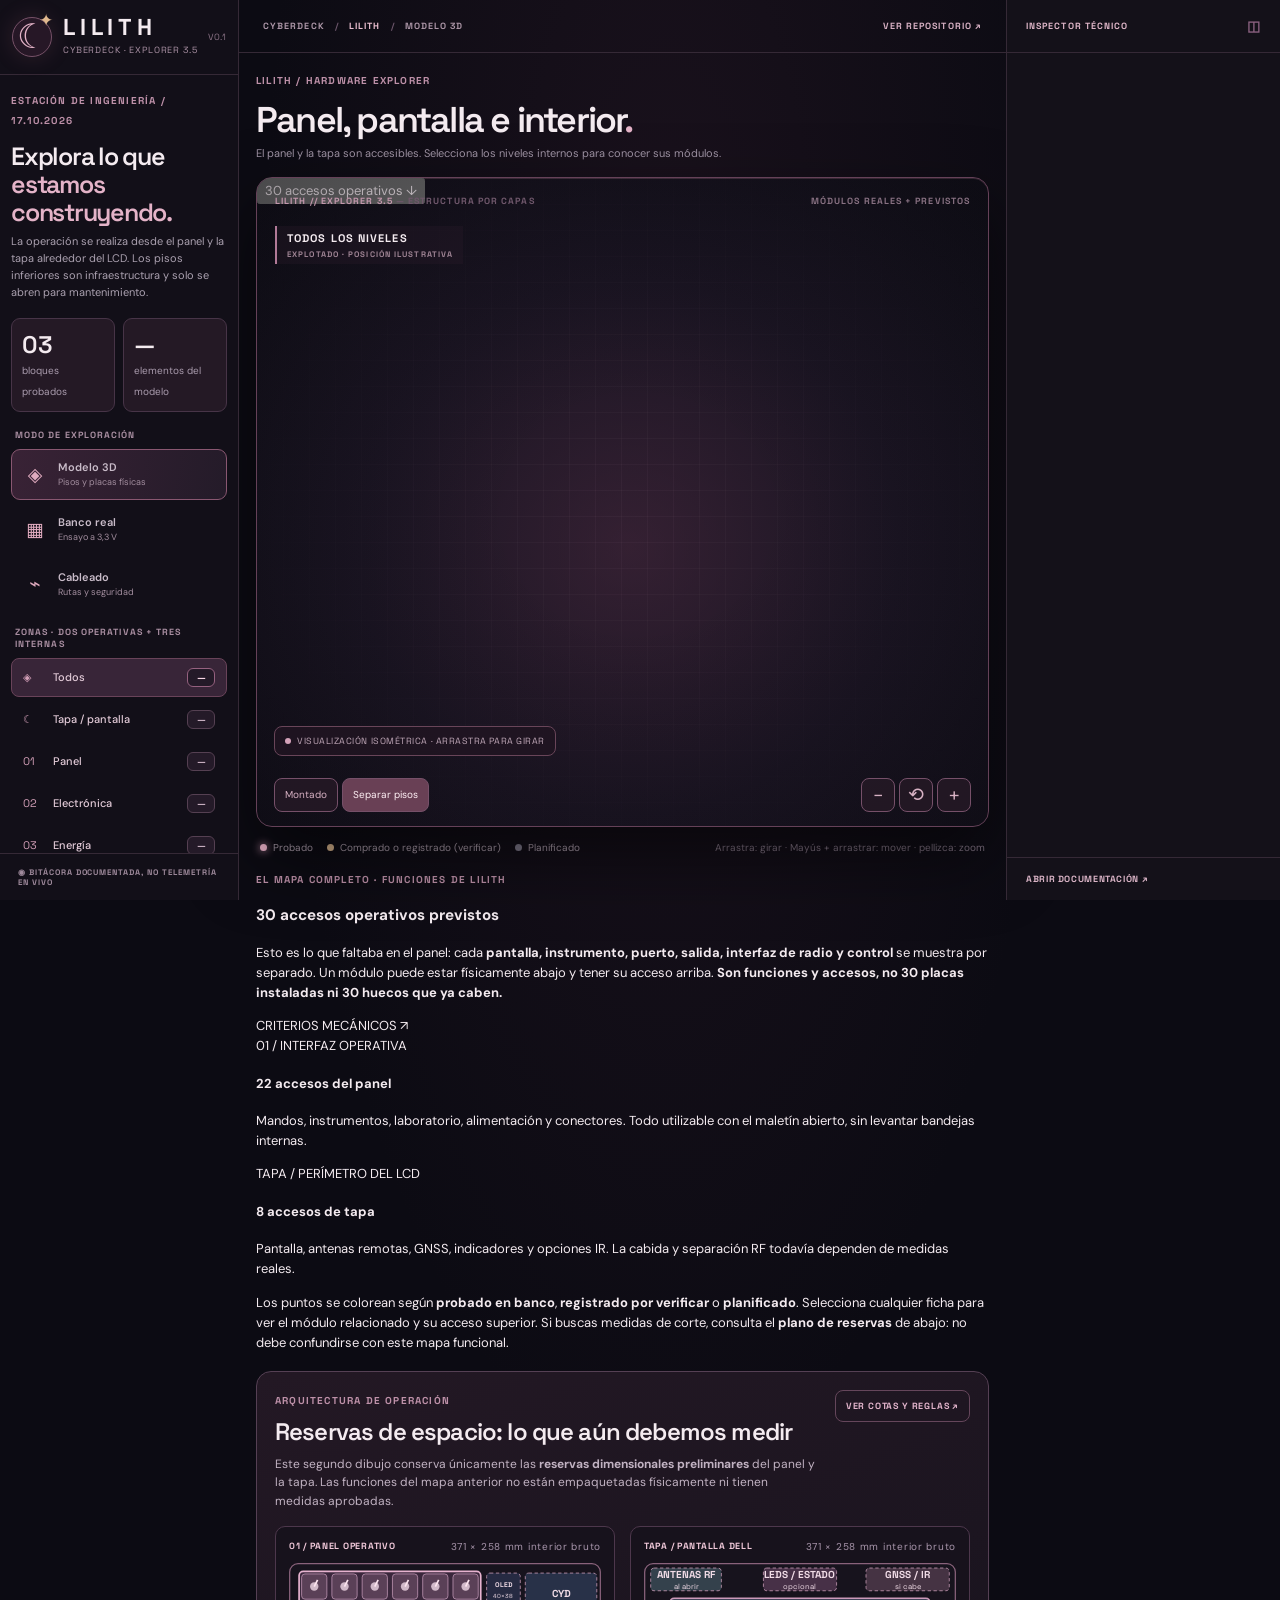
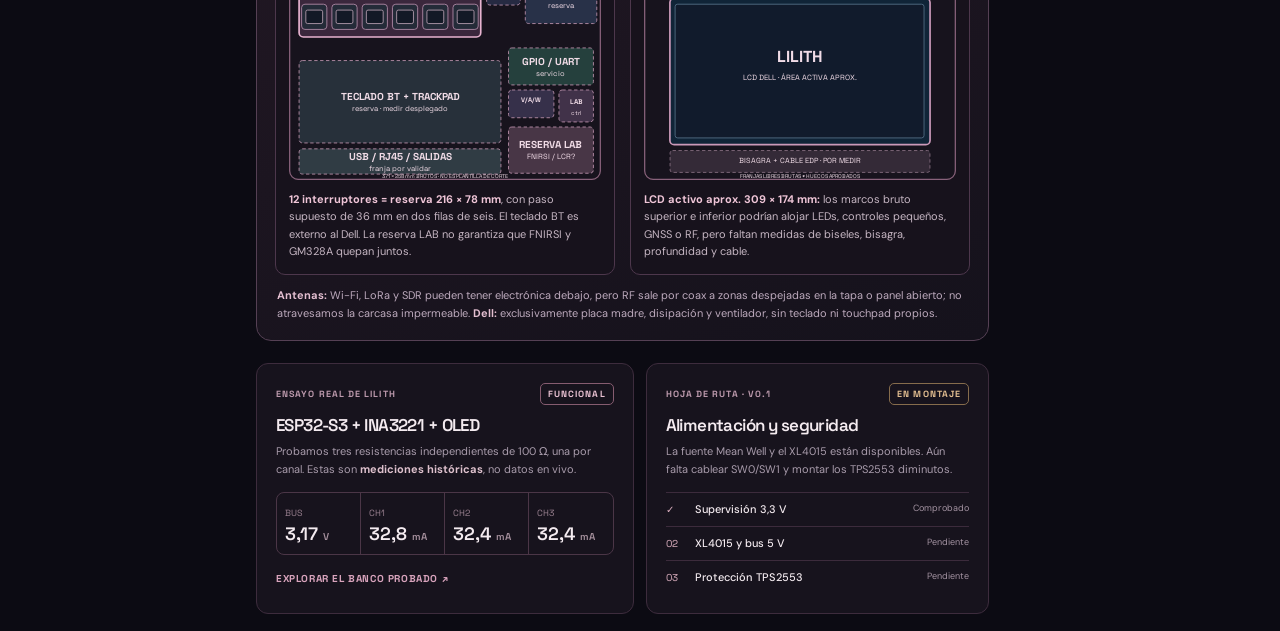
==== commit 94c7d817: "ui(lilith): catálogo operativo visible de 22 accesos panel y 8 de tapa junto al plano dimensional" ====
--- a/site/index.html
+++ b/site/index.html
@@ -4,13 +4,13 @@
 <meta charset="utf-8"><meta name="viewport" content="width=device-width, initial-scale=1, viewport-fit=cover">
 <meta name="theme-color" content="#0c0b11"><meta name="description" content="Lilith Cyberdeck — gemelo visual interactivo por pisos, circuito probado y cableado previsto.">
 <title>LILITH — Gemelo visual del Cyberdeck</title>
-<link rel="stylesheet" href="./styles.css?v=3.4-panel-lid-20261017">
-<script defer src="./app.js?v=3.4-panel-lid-20261017"></script>
+<link rel="stylesheet" href="./styles.css?v=3.5-operating-inventory-20261017">
+<script defer src="./app.js?v=3.5-operating-inventory-20261017"></script>
 </head>
 <body>
 <div class="app" id="app">
 <aside class="sidebar">
-  <div class="brand"><div class="emblem" aria-hidden="true">☾<span>✦</span></div><div class="brandtext"><b>LILITH</b><small>CYBERDECK · EXPLORER 3.4</small></div><span class="brand-trailing">V0.1</span></div>
+  <div class="brand"><div class="emblem" aria-hidden="true">☾<span>✦</span></div><div class="brandtext"><b>LILITH</b><small>CYBERDECK · EXPLORER 3.5</small></div><span class="brand-trailing">V0.1</span></div>
   <div class="sidebar-content">
     <div class="intro"><span class="eyebrow">ESTACIÓN DE INGENIERÍA / 17.10.2026</span><h1>Explora lo que<br><em>estamos construyendo.</em></h1><p>La operación se realiza desde el panel y la tapa alrededor del LCD. Los pisos inferiores son infraestructura y solo se abren para mantenimiento.</p>
     <div class="stat-pair"><div><strong>03</strong><small>bloques probados</small></div><div><strong id="moduleTotal">—</strong><small>elementos del modelo</small></div></div></div>
@@ -49,9 +49,10 @@
 <div id="viewer" class="viewer">
   <canvas id="scene" tabindex="0" role="img" aria-label="Modelo tridimensional interactivo de Lilith Cyberdeck. Arrastra para girar en la dirección del movimiento. Mayús o botón derecho más arrastre para desplazar. Pellizca para ampliar. Usa flechas para girar y Home para restablecer."></canvas>
   <div class="viewer-shade" aria-hidden="true"></div>
-  <div class="scene-meta meta-left">LILITH // EXPLORER 3.4 <span>— ESTRUCTURA POR CAPAS</span></div>
+  <div class="scene-meta meta-left">LILITH // EXPLORER 3.5 <span>— ESTRUCTURA POR CAPAS</span></div>
   <div class="scene-meta meta-right">MÓDULOS REALES + PREVISTOS</div>
   <div class="scene-info"><span class="dot-pink"></span><span id="sceneInfoText">VISUALIZACIÓN ISOMÉTRICA · ARRASTRA PARA GIRAR</span></div>
+  <button id="accessJump" class="access-jump" type="button">30 accesos operativos ↓</button>
   <div id="floorCaption" class="floor-caption">TODOS LOS NIVELES <small>EXPLOTADO · POSICIÓN ILUSTRATIVA</small></div>
   <div id="selectedMini" class="selected-mini" hidden><span id="selectedMiniText"></span><button id="openInspector">Ver ficha ↗</button></div>
   <div class="view-controls">
@@ -61,8 +62,20 @@
 </div>
 <div id="viewLegend" class="viewer-legend"><span><i class="legend-dot tested"></i> Probado</span><span><i class="legend-dot owned"></i> Comprado o registrado (verificar)</span><span><i class="legend-dot planned"></i> Planificado</span><span class="legend-side">Arrastra: girar · Mayús + arrastrar: mover · pellizca: zoom</span></div>
 <div id="netFilter" class="net-filter" hidden><span>RESALTAR</span><button class="net active" data-net="all">Todas</button><button class="net" data-net="power">Energía</button><button class="net" data-net="i2c">I²C / señales</button><button class="net" data-net="ground">GND</button></div>
+<section id="operatingOverview" class="operating-overview" aria-labelledby="operatingTitle">
+ <div class="operating-heading"><div><span class="eyebrow">EL MAPA COMPLETO · FUNCIONES DE LILITH</span><h3 id="operatingTitle"><span id="operatingCount">30</span> accesos operativos previstos</h3>
+ <p>Esto es lo que faltaba en el panel: cada <strong>pantalla, instrumento, puerto, salida, interfaz de radio y control</strong> se muestra por separado. Un módulo puede estar físicamente abajo y tener su acceso arriba. <strong>Son funciones y accesos, no 30 placas instaladas ni 30 huecos que ya caben.</strong></p></div>
+ <a href="https://github.com/Jesus-Medina/Cyberdeck-R5-ESP32/blob/main/docs/25-lilith-panel-lid-interface.md" target="_blank" rel="noopener">CRITERIOS MECÁNICOS ↗</a></div>
+ <div class="operating-surfaces">
+  <article class="operating-surface"><div class="surface-heading"><span class="surface-kicker">01 / INTERFAZ OPERATIVA</span><h4><span id="panelAccessCount">22</span> accesos del panel</h4><p>Mandos, instrumentos, laboratorio, alimentación y conectores. Todo utilizable con el maletín abierto, sin levantar bandejas internas.</p></div>
+  <div class="access-grid" id="panelAccessGrid" aria-label="Todos los accesos funcionales del panel principal"></div></article>
+  <article class="operating-surface"><div class="surface-heading"><span class="surface-kicker">TAPA / PERÍMETRO DEL LCD</span><h4><span id="lidAccessCount">8</span> accesos de tapa</h4><p>Pantalla, antenas remotas, GNSS, indicadores y opciones IR. La cabida y separación RF todavía dependen de medidas reales.</p></div>
+  <div class="access-grid" id="lidAccessGrid" aria-label="Todos los accesos funcionales de tapa y pantalla"></div></article>
+ </div>
+ <p class="operating-note">Los puntos se colorean según <strong>probado en banco</strong>, <strong>registrado por verificar</strong> o <strong>planificado</strong>. Selecciona cualquier ficha para ver el módulo relacionado y su acceso superior. Si buscas medidas de corte, consulta el <strong>plano de reservas</strong> de abajo: no debe confundirse con este mapa funcional.</p>
+</section>
 <section class="access-principle" aria-labelledby="accessTitle">
-<div class="access-heading"><div><span class="eyebrow">ARQUITECTURA DE OPERACIÓN</span><h3 id="accessTitle">Todo accesible arriba: panel + tapa</h3><p>Los pisos internos son solo infraestructura. Puedes seleccionar las zonas del dibujo para ver sus fichas técnicas. <strong>Las dimensiones son reservas, no posiciones de fabricación.</strong></p></div>
+<div class="access-heading"><div><span class="eyebrow">ARQUITECTURA DE OPERACIÓN</span><h3 id="accessTitle">Reservas de espacio: lo que aún debemos medir</h3><p>Este segundo dibujo conserva únicamente las <strong>reservas dimensionales preliminares</strong> del panel y la tapa. Las funciones del mapa anterior no están empaquetadas físicamente ni tienen medidas aprobadas.</p></div>
 <a href="https://github.com/Jesus-Medina/Cyberdeck-R5-ESP32/blob/main/docs/25-lilith-panel-lid-interface.md" target="_blank" rel="noopener">VER COTAS Y REGLAS ↗</a></div>
 <div class="access-layout">
 <article class="plan-card"><div class="plan-head"><b>01 / PANEL OPERATIVO</b><small>371 × 258 mm interior bruto</small></div><svg class="dimension-plan" viewBox="0 0 371 258" role="img" aria-label="Distribución preliminar del panel de 371 por 258 milímetros, con doce interruptores a paso de 36 milímetros en dos filas."><rect x=".8" y=".8" width="369.4" height="256.4" rx="10" fill="#17131d" stroke="#89627b" stroke-width="1.5"/><g class="plan-hit" data-part="switches" tabindex="0" role="button" aria-label="Seis palancas y seis interruptores basculantes"><rect x="12" y="10" width="216" height="78" rx="5" fill="#3a273c" stroke="#e7b3d0" stroke-width="2"/><rect x="15" y="13" width="30" height="30" rx="4" fill="#5a4057" stroke="#b78eac"/><circle cx="30" cy="28" r="5" fill="#d1b9c9"/><path d="M30,28l4,-8" stroke="#fce4ef" stroke-width="2"/><rect x="51" y="13" width="30" height="30" rx="4" fill="#5a4057" stroke="#b78eac"/><circle cx="66" cy="28" r="5" fill="#d1b9c9"/><path d="M66,28l4,-8" stroke="#fce4ef" stroke-width="2"/><rect x="87" y="13" width="30" height="30" rx="4" fill="#5a4057" stroke="#b78eac"/><circle cx="102" cy="28" r="5" fill="#d1b9c9"/><path d="M102,28l4,-8" stroke="#fce4ef" stroke-width="2"/><rect x="123" y="13" width="30" height="30" rx="4" fill="#5a4057" stroke="#b78eac"/><circle cx="138" cy="28" r="5" fill="#d1b9c9"/><path d="M138,28l4,-8" stroke="#fce4ef" stroke-width="2"/><rect x="159" y="13" width="30" height="30" rx="4" fill="#5a4057" stroke="#b78eac"/><circle cx="174" cy="28" r="5" fill="#d1b9c9"/><path d="M174,28l4,-8" stroke="#fce4ef" stroke-width="2"/><rect x="195" y="13" width="30" height="30" rx="4" fill="#5a4057" stroke="#b78eac"/><circle cx="210" cy="28" r="5" fill="#d1b9c9"/><path d="M210,28l4,-8" stroke="#fce4ef" stroke-width="2"/><rect x="15" y="49" width="30" height="30" rx="4" fill="#242b38" stroke="#b78eac"/><rect x="20" y="56" width="20" height="16" rx="2" fill="#131926" stroke="#baa1b3"/><rect x="51" y="49" width="30" height="30" rx="4" fill="#242b38" stroke="#b78eac"/><rect x="56" y="56" width="20" height="16" rx="2" fill="#131926" stroke="#baa1b3"/><rect x="87" y="49" width="30" height="30" rx="4" fill="#242b38" stroke="#b78eac"/><rect x="92" y="56" width="20" height="16" rx="2" fill="#131926" stroke="#baa1b3"/><rect x="123" y="49" width="30" height="30" rx="4" fill="#242b38" stroke="#b78eac"/><rect x="128" y="56" width="20" height="16" rx="2" fill="#131926" stroke="#baa1b3"/><rect x="159" y="49" width="30" height="30" rx="4" fill="#242b38" stroke="#b78eac"/><rect x="164" y="56" width="20" height="16" rx="2" fill="#131926" stroke="#baa1b3"/><rect x="195" y="49" width="30" height="30" rx="4" fill="#242b38" stroke="#b78eac"/><rect x="200" y="56" width="20" height="16" rx="2" fill="#131926" stroke="#baa1b3"/></g>
--- a/site/styles.css
+++ b/site/styles.css
@@ -55,3 +55,24 @@
  .inv-item{flex:0 0 160px;align-self:stretch}
  .floor-choice small{margin-right:2px}
 }
+
+/* 3.4: superficies operativas ilustradas con geometría proporcional a milímetros de reserva. */
+.access-principle{margin:18px 0 22px;border:1px solid #554054;border-radius:15px;background:linear-gradient(160deg,#231824,#15121c);padding:18px;overflow:hidden}
+.access-heading{display:flex;justify-content:space-between;gap:18px;align-items:flex-start;margin-bottom:15px}
+.access-heading h3{font:600 clamp(18px,2vw,24px)/1.2 'Space Grotesk';letter-spacing:-.035em;margin:8px 0}
+.access-heading p{max-width:640px;margin:0;color:#c1b2c2;font-size:12px}
+.access-heading a{font:700 9px 'Space Grotesk';letter-spacing:.09em;color:#e3b5cc;flex-shrink:0;border:1px solid #65465b;border-radius:8px;padding:9px 10px}
+.access-layout{display:grid;grid-template-columns:minmax(0,1fr) minmax(0,1fr);gap:15px}
+.plan-card{border:1px solid #4d374c;border-radius:10px;background:#17121c;padding:13px;min-width:0}
+.plan-head{display:flex;justify-content:space-between;gap:8px;align-items:center;flex-wrap:wrap;margin-bottom:10px;font:700 9px 'Space Grotesk';letter-spacing:.08em;color:#f1c9da}
+.plan-head small{color:#a996ac;font:400 10px 'DM Sans'}
+.dimension-plan{display:block;width:100%;height:auto;aspect-ratio:371 / 258;max-height:none;border-radius:9px;background:#141018;overflow:visible}
+.dimension-plan text{fill:#f1dce7;font-family:'Space Grotesk',sans-serif;pointer-events:none}
+.plan-hit{cursor:pointer;outline:none}
+.plan-hit:hover rect,.plan-hit:focus-visible rect{stroke:#ffddb2;stroke-width:2.2}
+.plan-card p{margin:11px 0 0;font-size:11px;color:#c6b6c3;line-height:1.6}
+.plan-card strong{color:#f0c6d8}
+.plan-disclaimer{margin:12px 2px 0;color:#bdaabd;font-size:11px;line-height:1.6}
+.plan-disclaimer strong{color:#e4bfd1}
+@media(max-width:1100px){.access-layout{grid-template-columns:1fr}.plan-card{max-width:650px;width:100%;margin-inline:auto}}
+@media(max-width:760px){.access-principle{padding:11px;margin:12px 0}.access-heading{display:block}.access-heading a{display:inline-block;margin-top:9px}.access-heading p{font-size:11px}.plan-card{padding:9px}.plan-card p{font-size:10px}}
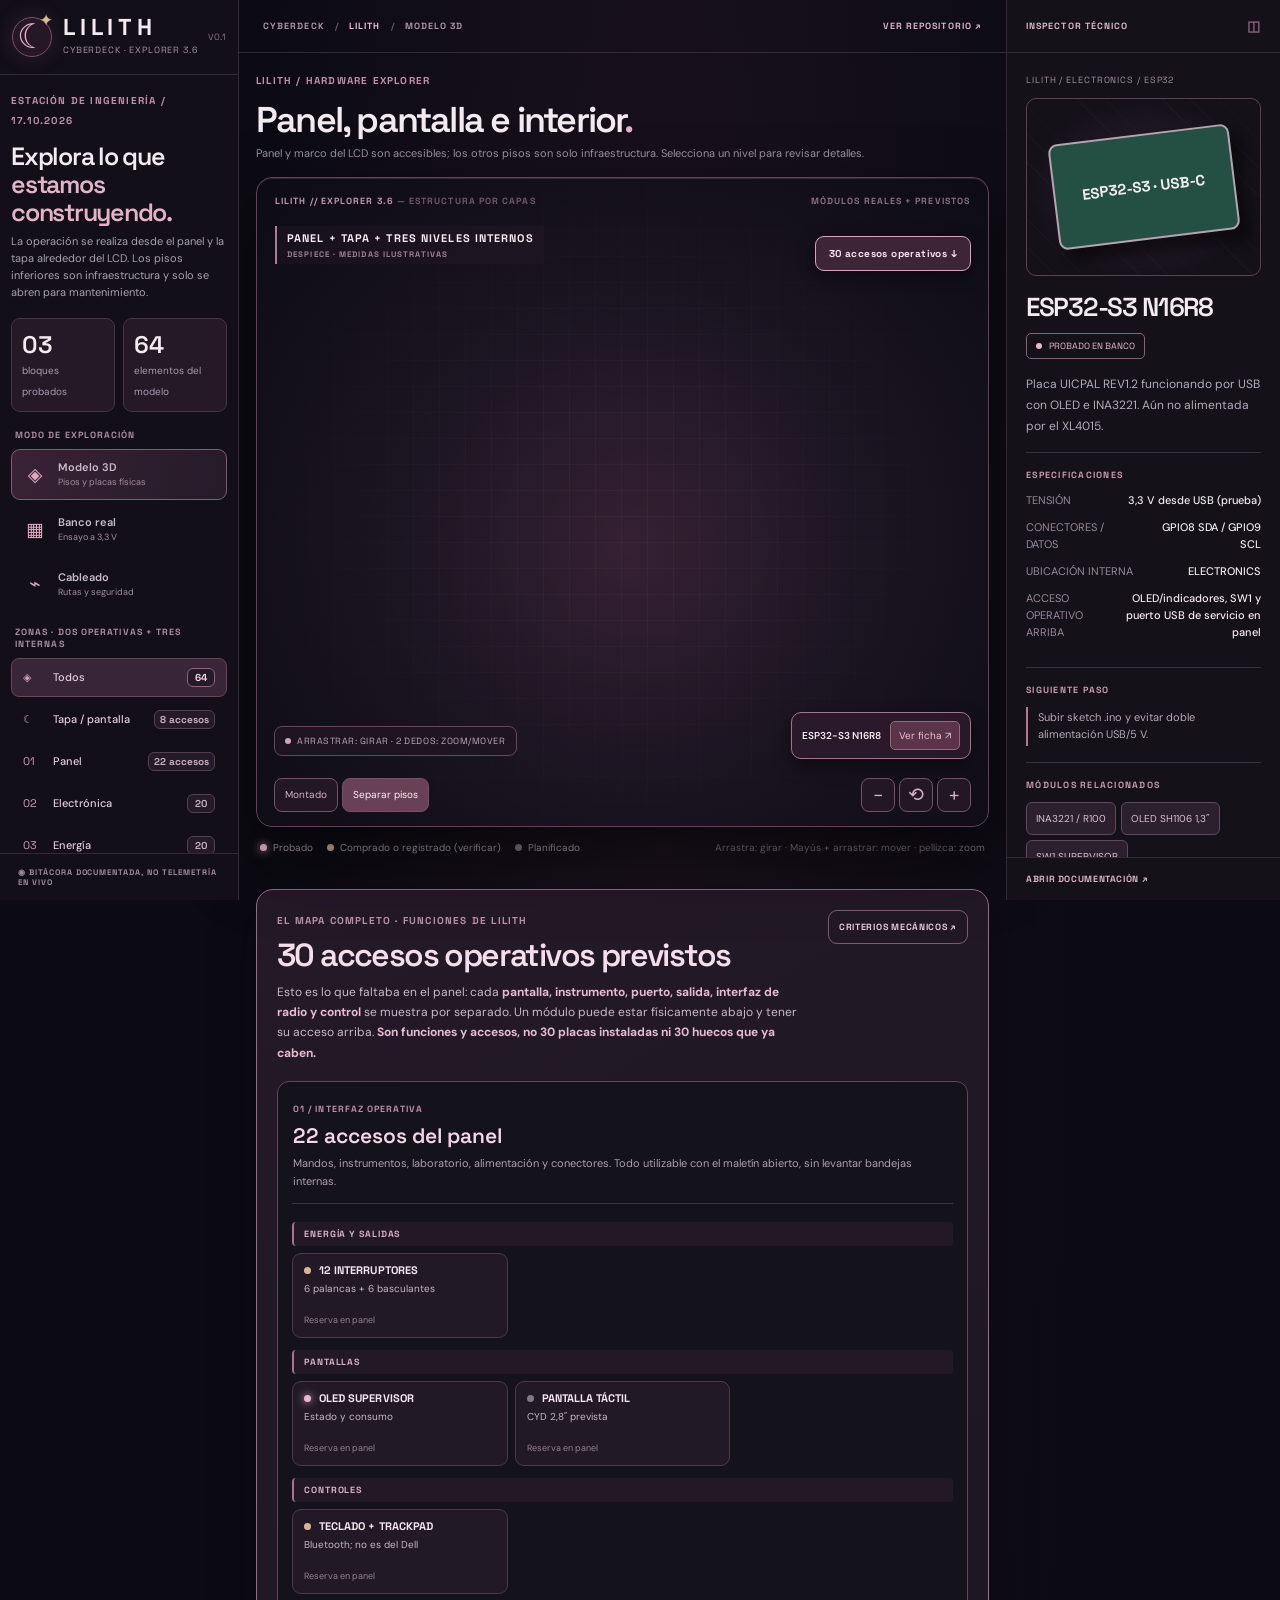
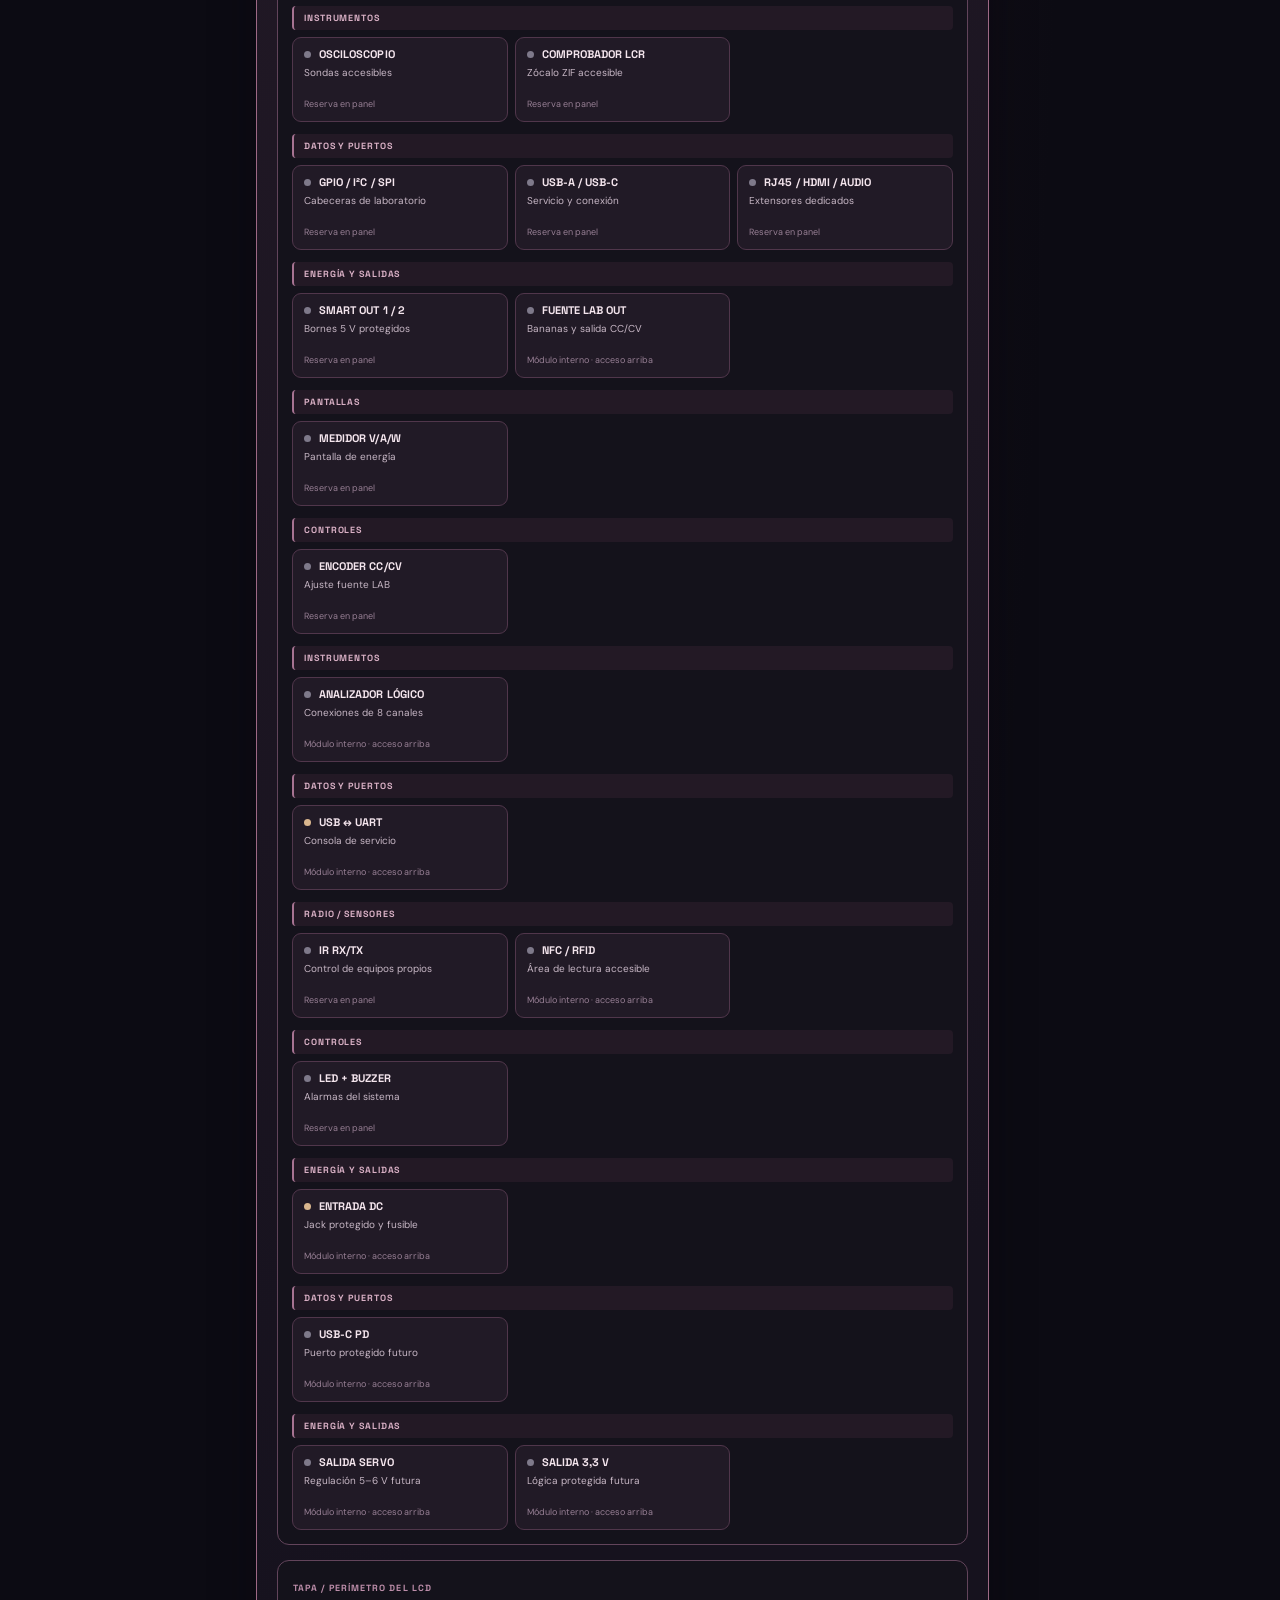
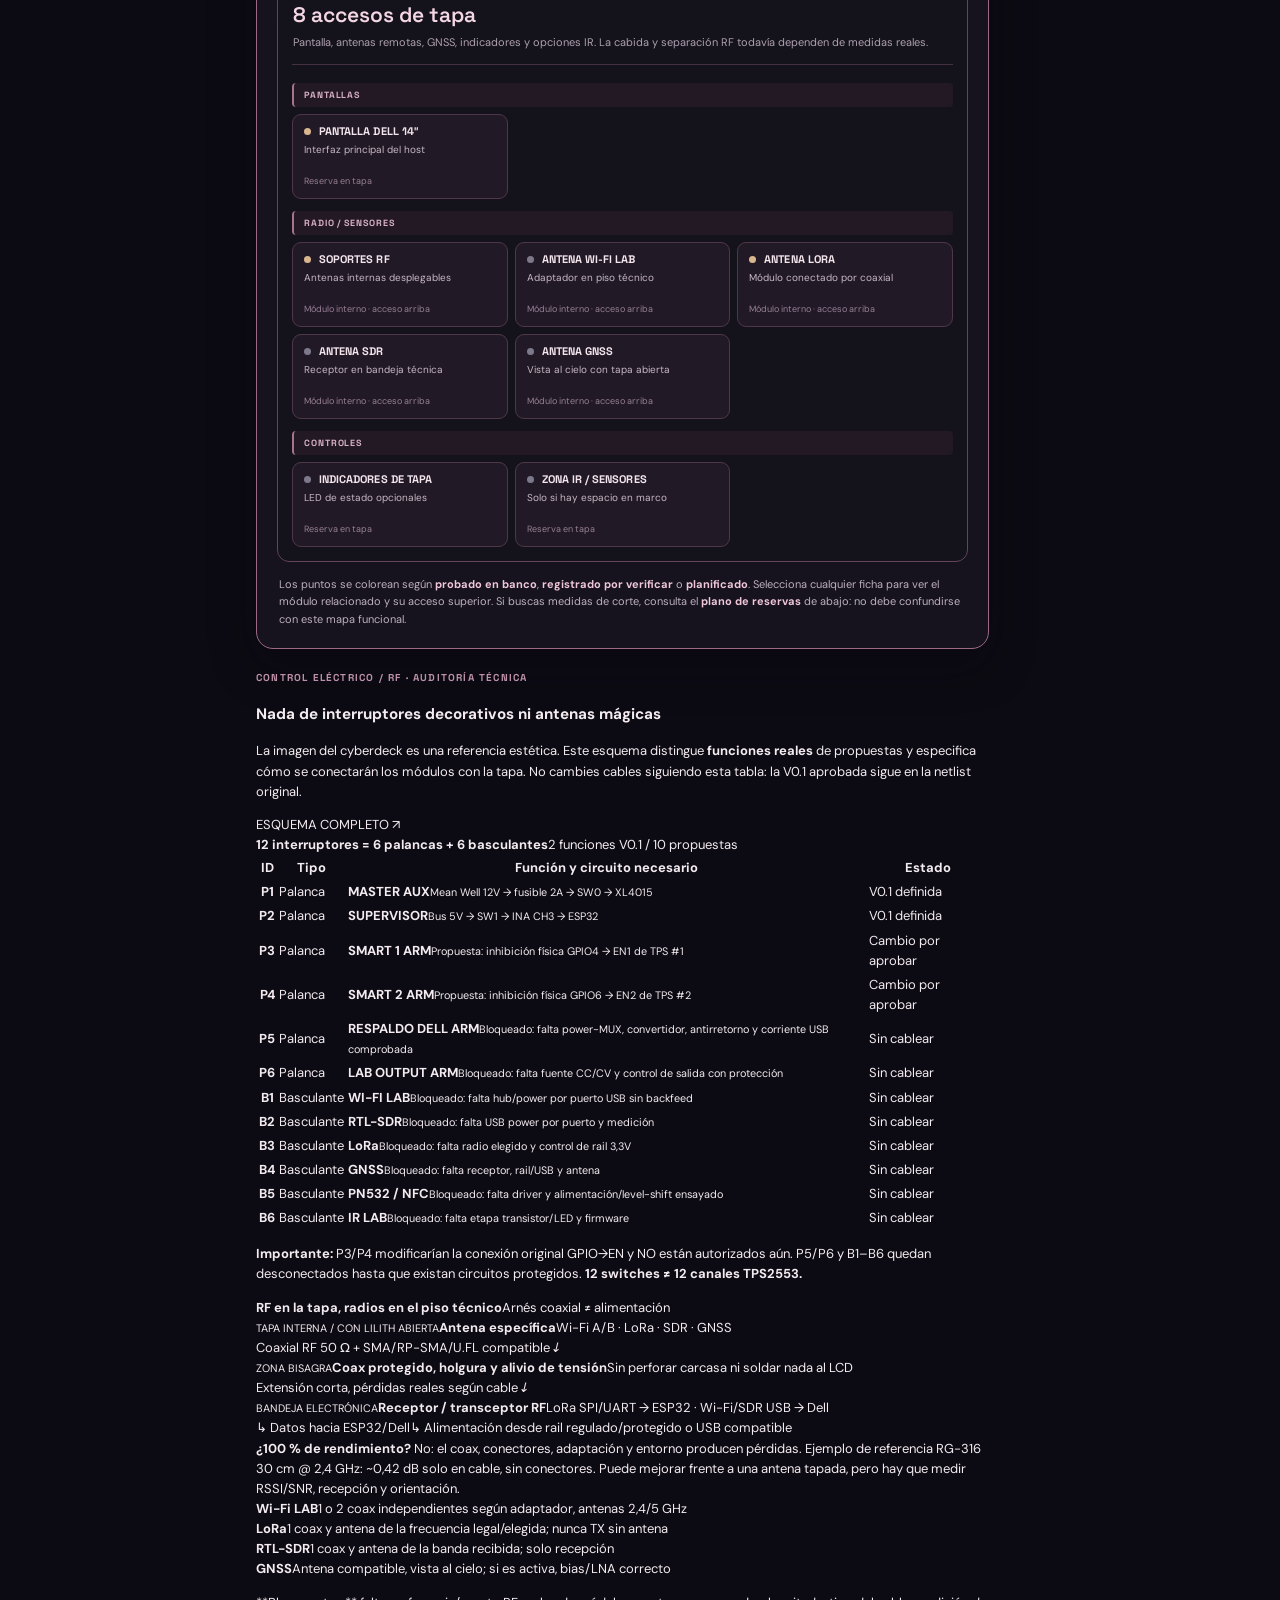
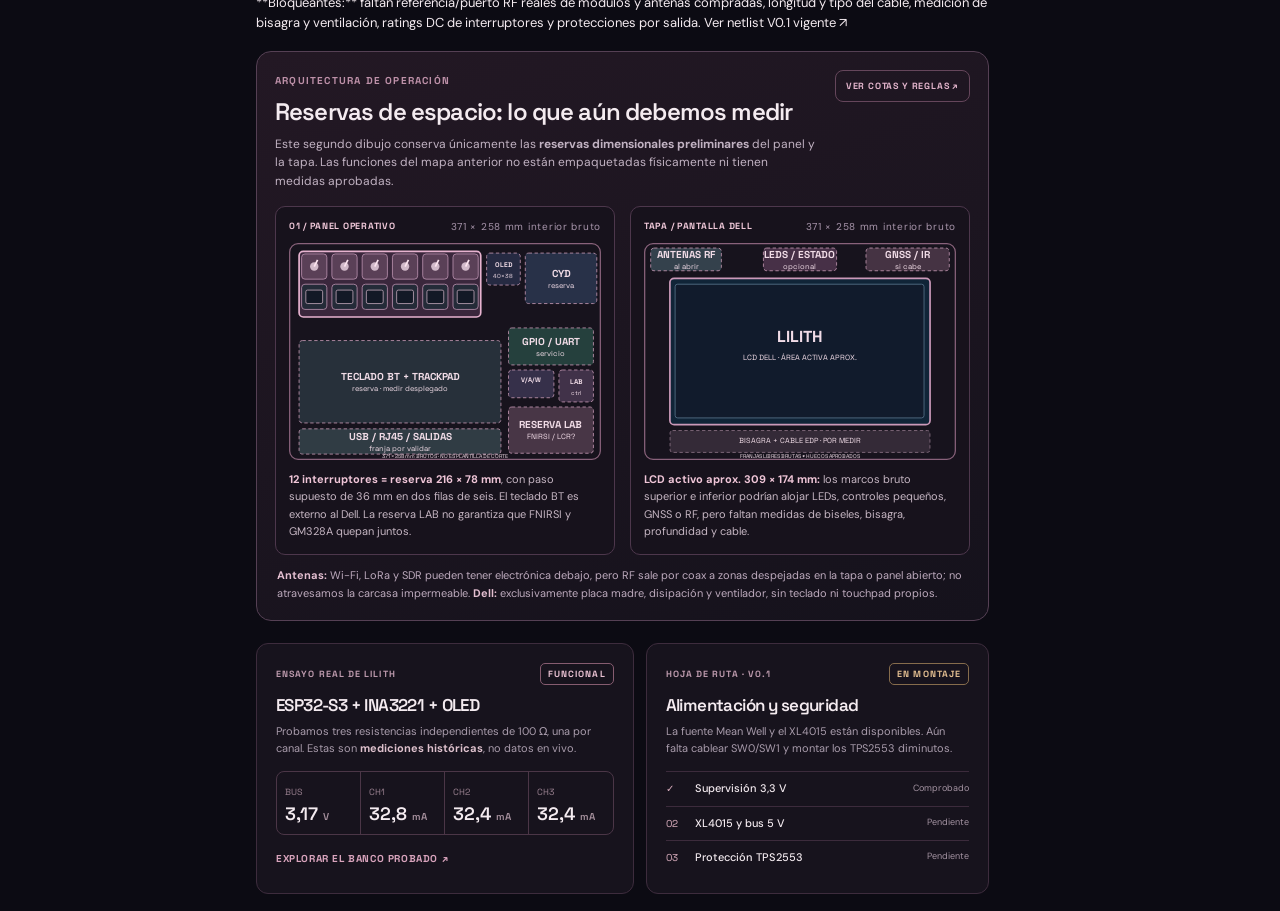
==== commit 0313e8ad: "ui(lilith): matriz 6+6 auditada y ruta coaxial real separada de energía" ====
--- a/site/index.html
+++ b/site/index.html
@@ -4,13 +4,13 @@
 <meta charset="utf-8"><meta name="viewport" content="width=device-width, initial-scale=1, viewport-fit=cover">
 <meta name="theme-color" content="#0c0b11"><meta name="description" content="Lilith Cyberdeck — gemelo visual interactivo por pisos, circuito probado y cableado previsto.">
 <title>LILITH — Gemelo visual del Cyberdeck</title>
-<link rel="stylesheet" href="./styles.css?v=3.5-operating-inventory-20261017">
-<script defer src="./app.js?v=3.5-operating-inventory-20261017"></script>
+<link rel="stylesheet" href="./styles.css?v=3.6-engineering-20261017">
+<script defer src="./app.js?v=3.6-engineering-20261017"></script>
 </head>
 <body>
 <div class="app" id="app">
 <aside class="sidebar">
-  <div class="brand"><div class="emblem" aria-hidden="true">☾<span>✦</span></div><div class="brandtext"><b>LILITH</b><small>CYBERDECK · EXPLORER 3.5</small></div><span class="brand-trailing">V0.1</span></div>
+  <div class="brand"><div class="emblem" aria-hidden="true">☾<span>✦</span></div><div class="brandtext"><b>LILITH</b><small>CYBERDECK · EXPLORER 3.6</small></div><span class="brand-trailing">V0.1</span></div>
   <div class="sidebar-content">
     <div class="intro"><span class="eyebrow">ESTACIÓN DE INGENIERÍA / 17.10.2026</span><h1>Explora lo que<br><em>estamos construyendo.</em></h1><p>La operación se realiza desde el panel y la tapa alrededor del LCD. Los pisos inferiores son infraestructura y solo se abren para mantenimiento.</p>
     <div class="stat-pair"><div><strong>03</strong><small>bloques probados</small></div><div><strong id="moduleTotal">—</strong><small>elementos del modelo</small></div></div></div>
@@ -49,7 +49,7 @@
 <div id="viewer" class="viewer">
   <canvas id="scene" tabindex="0" role="img" aria-label="Modelo tridimensional interactivo de Lilith Cyberdeck. Arrastra para girar en la dirección del movimiento. Mayús o botón derecho más arrastre para desplazar. Pellizca para ampliar. Usa flechas para girar y Home para restablecer."></canvas>
   <div class="viewer-shade" aria-hidden="true"></div>
-  <div class="scene-meta meta-left">LILITH // EXPLORER 3.5 <span>— ESTRUCTURA POR CAPAS</span></div>
+  <div class="scene-meta meta-left">LILITH // EXPLORER 3.6 <span>— ESTRUCTURA POR CAPAS</span></div>
   <div class="scene-meta meta-right">MÓDULOS REALES + PREVISTOS</div>
   <div class="scene-info"><span class="dot-pink"></span><span id="sceneInfoText">VISUALIZACIÓN ISOMÉTRICA · ARRASTRA PARA GIRAR</span></div>
   <button id="accessJump" class="access-jump" type="button">30 accesos operativos ↓</button>
@@ -73,6 +73,40 @@
   <div class="access-grid" id="lidAccessGrid" aria-label="Todos los accesos funcionales de tapa y pantalla"></div></article>
  </div>
  <p class="operating-note">Los puntos se colorean según <strong>probado en banco</strong>, <strong>registrado por verificar</strong> o <strong>planificado</strong>. Selecciona cualquier ficha para ver el módulo relacionado y su acceso superior. Si buscas medidas de corte, consulta el <strong>plano de reservas</strong> de abajo: no debe confundirse con este mapa funcional.</p>
+</section>
+<section class="engineering-audit" id="switchAndRf" aria-labelledby="auditTitle">
+<div class="engineering-head"><div><span class="eyebrow">CONTROL ELÉCTRICO / RF · AUDITORÍA TÉCNICA</span><h3 id="auditTitle">Nada de interruptores decorativos ni antenas mágicas</h3><p>La imagen del cyberdeck es una referencia estética. Este esquema distingue <b>funciones reales</b> de propuestas y especifica cómo se conectarán los módulos con la tapa. No cambies cables siguiendo esta tabla: la V0.1 aprobada sigue en la netlist original.</p></div><a href="https://github.com/Jesus-Medina/Cyberdeck-R5-ESP32/blob/main/docs/26-lilith-switch-matrix-and-antenna-routing.md" target="_blank" rel="noopener">ESQUEMA COMPLETO ↗</a></div>
+<div class="audit-cols">
+<article class="audit-panel">
+<div class="audit-panel-title"><b>12 interruptores = 6 palancas + 6 basculantes</b><span>2 funciones V0.1 / 10 propuestas</span></div>
+<div class="audit-table-wrap"><table class="audit-table"><thead><tr><th>ID</th><th>Tipo</th><th>Función y circuito necesario</th><th>Estado</th></tr></thead><tbody><tr data-switch="P1" data-maturity="canonical"><th scope="row">P1</th><td>Palanca</td><td><strong>MASTER AUX</strong><small>Mean Well 12V → fusible 2A → SW0 → XL4015</small></td><td><span class="audit-status audit-canonical">V0.1 definida</span></td></tr>
+<tr data-switch="P2" data-maturity="canonical"><th scope="row">P2</th><td>Palanca</td><td><strong>SUPERVISOR</strong><small>Bus 5V → SW1 → INA CH3 → ESP32</small></td><td><span class="audit-status audit-canonical">V0.1 definida</span></td></tr>
+<tr data-switch="P3" data-maturity="proposed"><th scope="row">P3</th><td>Palanca</td><td><strong>SMART 1 ARM</strong><small>Propuesta: inhibición física GPIO4 → EN1 de TPS #1</small></td><td><span class="audit-status audit-proposed">Cambio por aprobar</span></td></tr>
+<tr data-switch="P4" data-maturity="proposed"><th scope="row">P4</th><td>Palanca</td><td><strong>SMART 2 ARM</strong><small>Propuesta: inhibición física GPIO6 → EN2 de TPS #2</small></td><td><span class="audit-status audit-proposed">Cambio por aprobar</span></td></tr>
+<tr data-switch="P5" data-maturity="blocked"><th scope="row">P5</th><td>Palanca</td><td><strong>RESPALDO DELL ARM</strong><small>Bloqueado: falta power-MUX, convertidor, antirretorno y corriente USB comprobada</small></td><td><span class="audit-status audit-blocked">Sin cablear</span></td></tr>
+<tr data-switch="P6" data-maturity="blocked"><th scope="row">P6</th><td>Palanca</td><td><strong>LAB OUTPUT ARM</strong><small>Bloqueado: falta fuente CC/CV y control de salida con protección</small></td><td><span class="audit-status audit-blocked">Sin cablear</span></td></tr>
+<tr data-switch="B1" data-maturity="blocked"><th scope="row">B1</th><td>Basculante</td><td><strong>WI-FI LAB</strong><small>Bloqueado: falta hub/power por puerto USB sin backfeed</small></td><td><span class="audit-status audit-blocked">Sin cablear</span></td></tr>
+<tr data-switch="B2" data-maturity="blocked"><th scope="row">B2</th><td>Basculante</td><td><strong>RTL-SDR</strong><small>Bloqueado: falta USB power por puerto y medición</small></td><td><span class="audit-status audit-blocked">Sin cablear</span></td></tr>
+<tr data-switch="B3" data-maturity="blocked"><th scope="row">B3</th><td>Basculante</td><td><strong>LoRa</strong><small>Bloqueado: falta radio elegido y control de rail 3,3V</small></td><td><span class="audit-status audit-blocked">Sin cablear</span></td></tr>
+<tr data-switch="B4" data-maturity="blocked"><th scope="row">B4</th><td>Basculante</td><td><strong>GNSS</strong><small>Bloqueado: falta receptor, rail/USB y antena</small></td><td><span class="audit-status audit-blocked">Sin cablear</span></td></tr>
+<tr data-switch="B5" data-maturity="blocked"><th scope="row">B5</th><td>Basculante</td><td><strong>PN532 / NFC</strong><small>Bloqueado: falta driver y alimentación/level-shift ensayado</small></td><td><span class="audit-status audit-blocked">Sin cablear</span></td></tr>
+<tr data-switch="B6" data-maturity="blocked"><th scope="row">B6</th><td>Basculante</td><td><strong>IR LAB</strong><small>Bloqueado: falta etapa transistor/LED y firmware</small></td><td><span class="audit-status audit-blocked">Sin cablear</span></td></tr></tbody></table></div>
+<p><strong>Importante:</strong> P3/P4 modificarían la conexión original GPIO→EN y NO están autorizados aún. P5/P6 y B1–B6 quedan desconectados hasta que existan circuitos protegidos. <strong>12 switches ≠ 12 canales TPS2553.</strong></p>
+</article>
+<article class="audit-panel">
+<div class="audit-panel-title"><b>RF en la tapa, radios en el piso técnico</b><span>Arnés coaxial ≠ alimentación</span></div>
+<div class="rf-path">
+<div class="rf-node rf-lid"><small>TAPA INTERNA / CON LILITH ABIERTA</small><b>Antena específica</b><span>Wi-Fi A/B · LoRa · SDR · GNSS</span></div>
+<div class="rf-arrow"><span>Coaxial RF 50 Ω + SMA/RP-SMA/U.FL compatible</span><i>↓</i></div>
+<div class="rf-node rf-hinge"><small>ZONA BISAGRA</small><b>Coax protegido, holgura y alivio de tensión</b><span>Sin perforar carcasa ni soldar nada al LCD</span></div>
+<div class="rf-arrow"><span>Extensión corta, pérdidas reales según cable</span><i>↓</i></div>
+<div class="rf-node"><small>BANDEJA ELECTRÓNICA</small><b>Receptor / transceptor RF</b><span>LoRa SPI/UART → ESP32 · Wi-Fi/SDR USB → Dell</span></div>
+<div class="rf-split"><span>↳ Datos hacia ESP32/Dell</span><span>↳ Alimentación desde rail regulado/protegido o USB compatible</span></div>
+</div>
+<div class="rf-caution"><strong>¿100 % de rendimiento?</strong> No: el coax, conectores, adaptación y entorno producen pérdidas. Ejemplo de referencia RG-316 30 cm @ 2,4 GHz: ~0,42 dB solo en cable, sin conectores. Puede mejorar frente a una antena tapada, pero hay que medir RSSI/SNR, recepción y orientación.</div>
+<div class="rf-radio-rows"><div><b>Wi-Fi LAB</b><span>1 o 2 coax independientes según adaptador, antenas 2,4/5 GHz</span></div><div><b>LoRa</b><span>1 coax y antena de la frecuencia legal/elegida; nunca TX sin antena</span></div><div><b>RTL-SDR</b><span>1 coax y antena de la banda recibida; solo recepción</span></div><div><b>GNSS</b><span>Antena compatible, vista al cielo; si es activa, bias/LNA correcto</span></div></div>
+</article></div>
+<p class="audit-footnote">**Bloqueantes:** faltan referencia/puerto RF reales de módulos y antenas compradas, longitud y tipo del cable, medición de bisagra y ventilación, ratings DC de interruptores y protecciones por salida. <a href="https://github.com/Jesus-Medina/Cyberdeck-R5-ESP32/blob/main/docs/20-v0.1-wiring-netlist.md" target="_blank" rel="noopener">Ver netlist V0.1 vigente ↗</a></p>
 </section>
 <section class="access-principle" aria-labelledby="accessTitle">
 <div class="access-heading"><div><span class="eyebrow">ARQUITECTURA DE OPERACIÓN</span><h3 id="accessTitle">Reservas de espacio: lo que aún debemos medir</h3><p>Este segundo dibujo conserva únicamente las <strong>reservas dimensionales preliminares</strong> del panel y la tapa. Las funciones del mapa anterior no están empaquetadas físicamente ni tienen medidas aprobadas.</p></div>
--- a/site/styles.css
+++ b/site/styles.css
@@ -76,3 +76,33 @@
 .plan-disclaimer strong{color:#e4bfd1}
 @media(max-width:1100px){.access-layout{grid-template-columns:1fr}.plan-card{max-width:650px;width:100%;margin-inline:auto}}
 @media(max-width:760px){.access-principle{padding:11px;margin:12px 0}.access-heading{display:block}.access-heading a{display:inline-block;margin-top:9px}.access-heading p{font-size:11px}.plan-card{padding:9px}.plan-card p{font-size:10px}}
+
+/* v3.5: catálogo de 30 ACCESOS funcionales distinto del plano de huellas de fabricación */
+.access-jump{position:absolute;right:17px;top:58px;z-index:3;background:#44283bdf;border:1px solid #d7a3bc;color:#f9e4ed;font:700 10px 'Space Grotesk';letter-spacing:.04em;border-radius:9px;padding:10px 13px;box-shadow:0 4px 15px #0008;cursor:pointer}
+.access-jump:hover{background:#61364f}
+.access-jump[hidden]{display:none}
+.operating-overview{margin:20px 0 18px;padding:20px;border:1px solid #9d6985;border-radius:17px;background:linear-gradient(150deg,#241a27,#16121e 70%);box-shadow:0 16px 45px #09060d62}
+.operating-heading{display:flex;justify-content:space-between;align-items:start;gap:20px;margin-bottom:18px}
+.operating-heading h3{font:600 clamp(23px,2.7vw,32px)/1.18 'Space Grotesk';letter-spacing:-.05em;margin:7px 0;color:#f5ddea}
+.operating-heading p{max-width:750px;font-size:12px;color:#c9b9c9;margin:0;line-height:1.7}
+.operating-heading strong{color:#e7bad0}
+.operating-heading a{flex-shrink:0;border:1px solid #815b73;border-radius:9px;font:700 9px 'Space Grotesk';letter-spacing:.08em;padding:10px;color:#ebc8da}
+.operating-surfaces{display:grid;grid-template-columns:minmax(0,1.55fr) minmax(270px,1fr);gap:15px;align-items:start}
+.operating-surface{min-width:0;background:#14121b;border:1px solid #62445b;border-radius:12px;padding:14px}
+.surface-heading{margin-bottom:13px;padding:2px 1px 12px;border-bottom:1px solid #443143}
+.surface-kicker{font:700 9px 'Space Grotesk';letter-spacing:.12em;color:#bd8eaa}
+.surface-heading h4{font:600 21px/1.2 'Space Grotesk';margin:5px 0 7px;color:#f4d7e4}
+.surface-heading p{font-size:11px;color:#aea0b1;margin:0;line-height:1.6}
+.access-grid{display:grid;grid-template-columns:repeat(2,minmax(0,1fr));gap:7px}
+.access-group-label{grid-column:1/-1;background:#231925;border-left:2px solid #a77392;border-radius:4px;padding:6px 10px;margin-top:5px;color:#d9b0c5;font:700 9px 'Space Grotesk';letter-spacing:.1em}
+.access-point{display:flex;flex-direction:column;align-items:stretch;text-align:left;gap:5px;min-height:85px;background:#211a26;border:1px solid #50364b;border-radius:9px;padding:10px 11px;color:#f4e5ed;transition:background .13s,border-color .13s,transform .13s}
+.access-point:hover,.access-point:focus-visible{background:#35233a;border-color:#d0a1bb;transform:translateY(-1px)}
+.access-point-header{display:flex;align-items:center;gap:8px}
+.access-point-header strong{font:700 11px/1.25 'Space Grotesk';letter-spacing:.005em}
+.access-point small{font-size:10px;color:#c7b7c5;line-height:1.35}
+.access-point em{margin-top:auto;font-style:normal;color:#977f94;font:400 9px 'DM Sans';line-height:1.3}
+.operating-note{margin:14px 2px 0;font-size:11px;line-height:1.6;color:#bdb0be}
+.operating-note strong{color:#efc7d9}
+@media(max-width:1280px){.operating-surfaces{grid-template-columns:1fr}.operating-surface{width:100%}.access-grid{grid-template-columns:repeat(3,minmax(0,1fr))}}
+@media(max-width:760px){.access-jump{right:10px;top:49px;padding:8px 10px;font-size:9px}.operating-overview{padding:11px;margin:13px 0}.operating-heading{display:block}.operating-heading h3{font-size:22px}.operating-heading p{font-size:11px}.operating-heading a{display:inline-block;margin-top:10px}.operating-surface{padding:10px}.access-grid{grid-template-columns:repeat(2,minmax(0,1fr))}.access-point{padding:8px;min-height:85px}.access-point-header strong{font-size:10px}.access-point small{font-size:9px}.surface-heading h4{font-size:19px}}
+@media(max-width:390px){.access-grid{grid-template-columns:repeat(2,minmax(0,1fr))}.access-point{min-height:92px}}
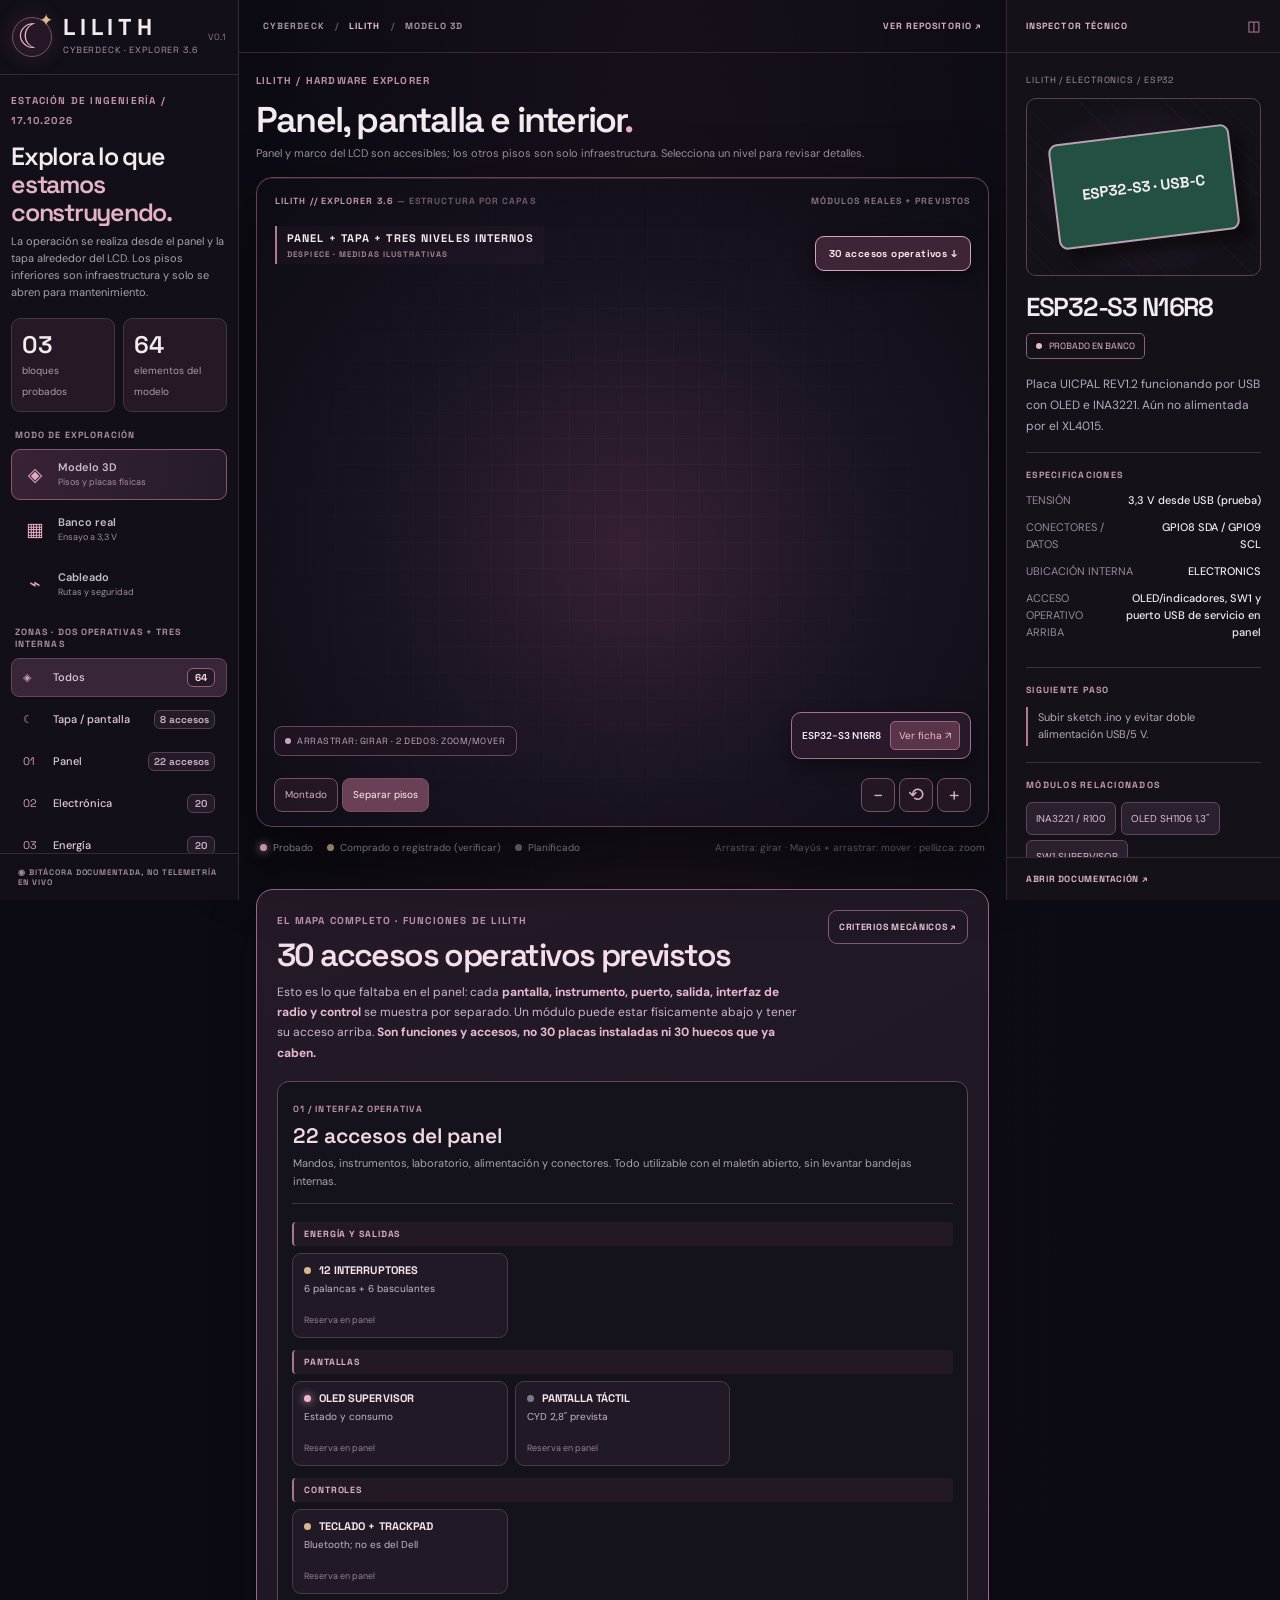
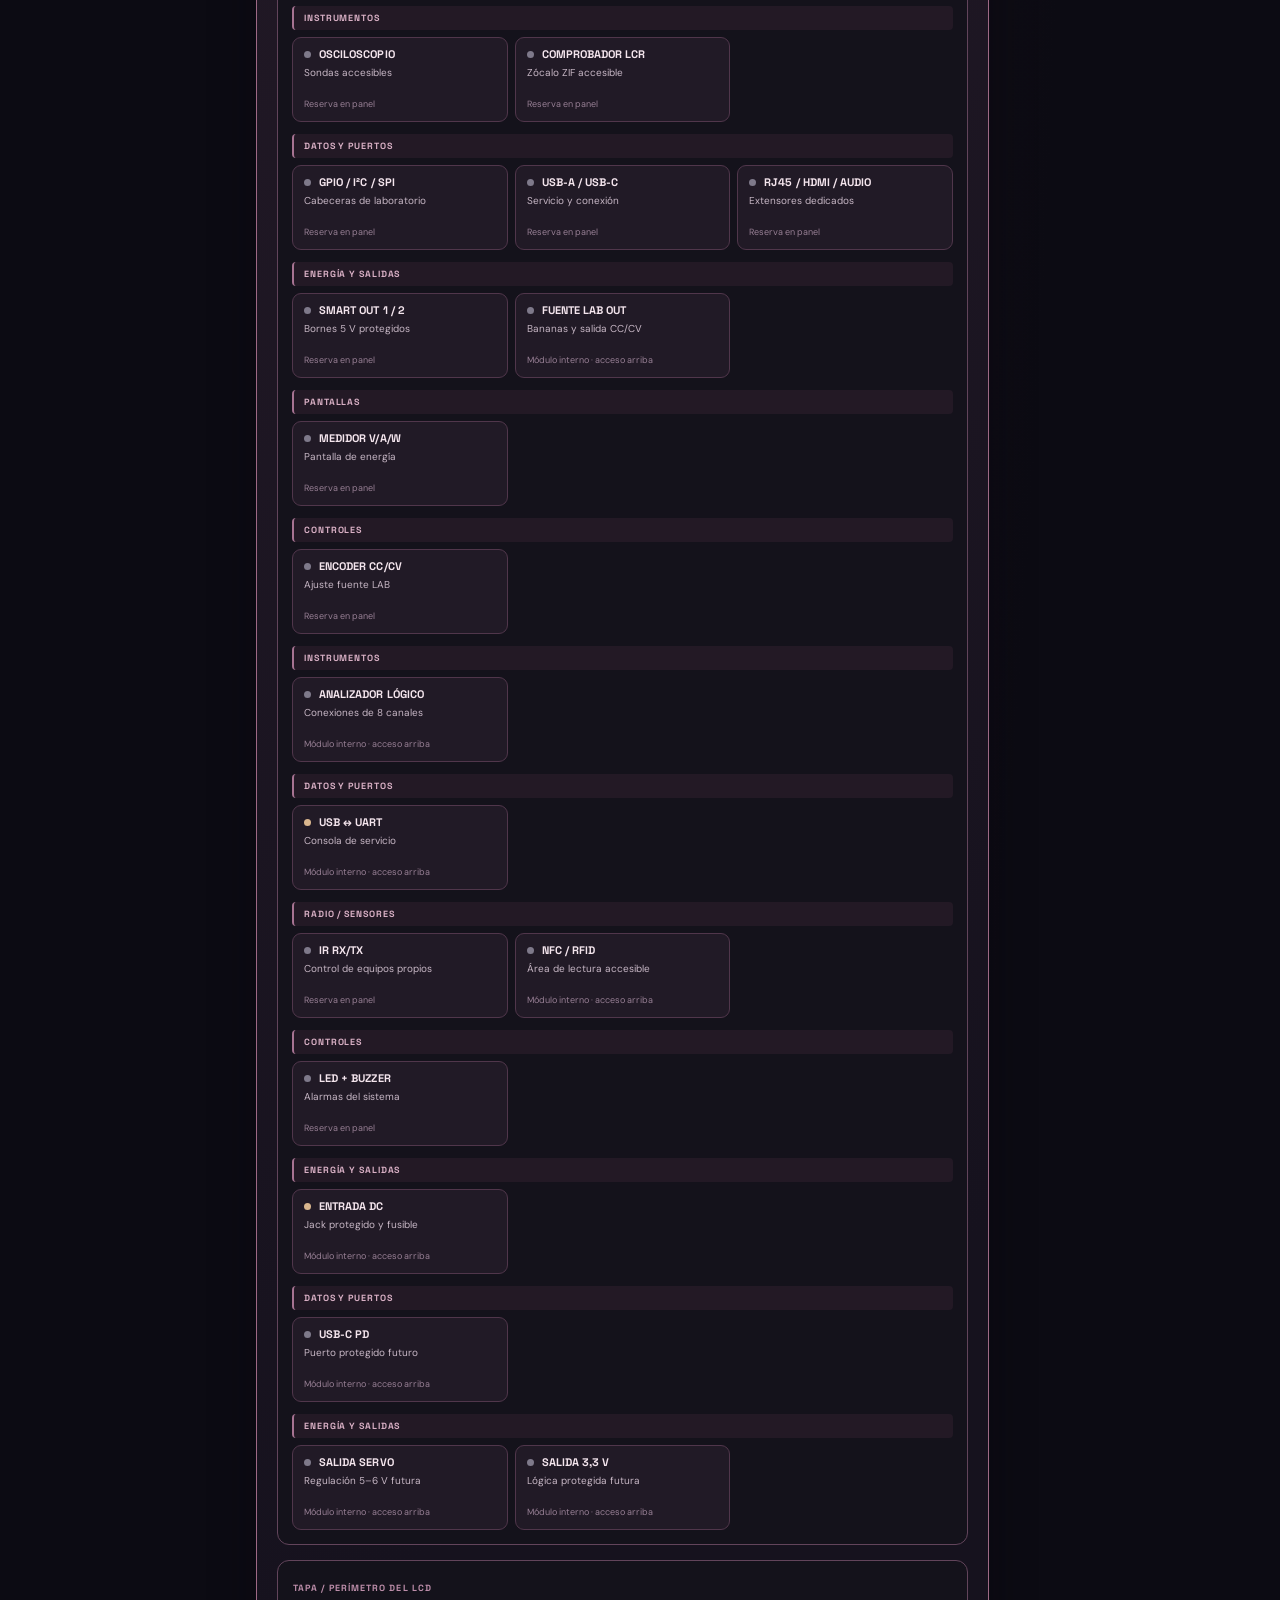
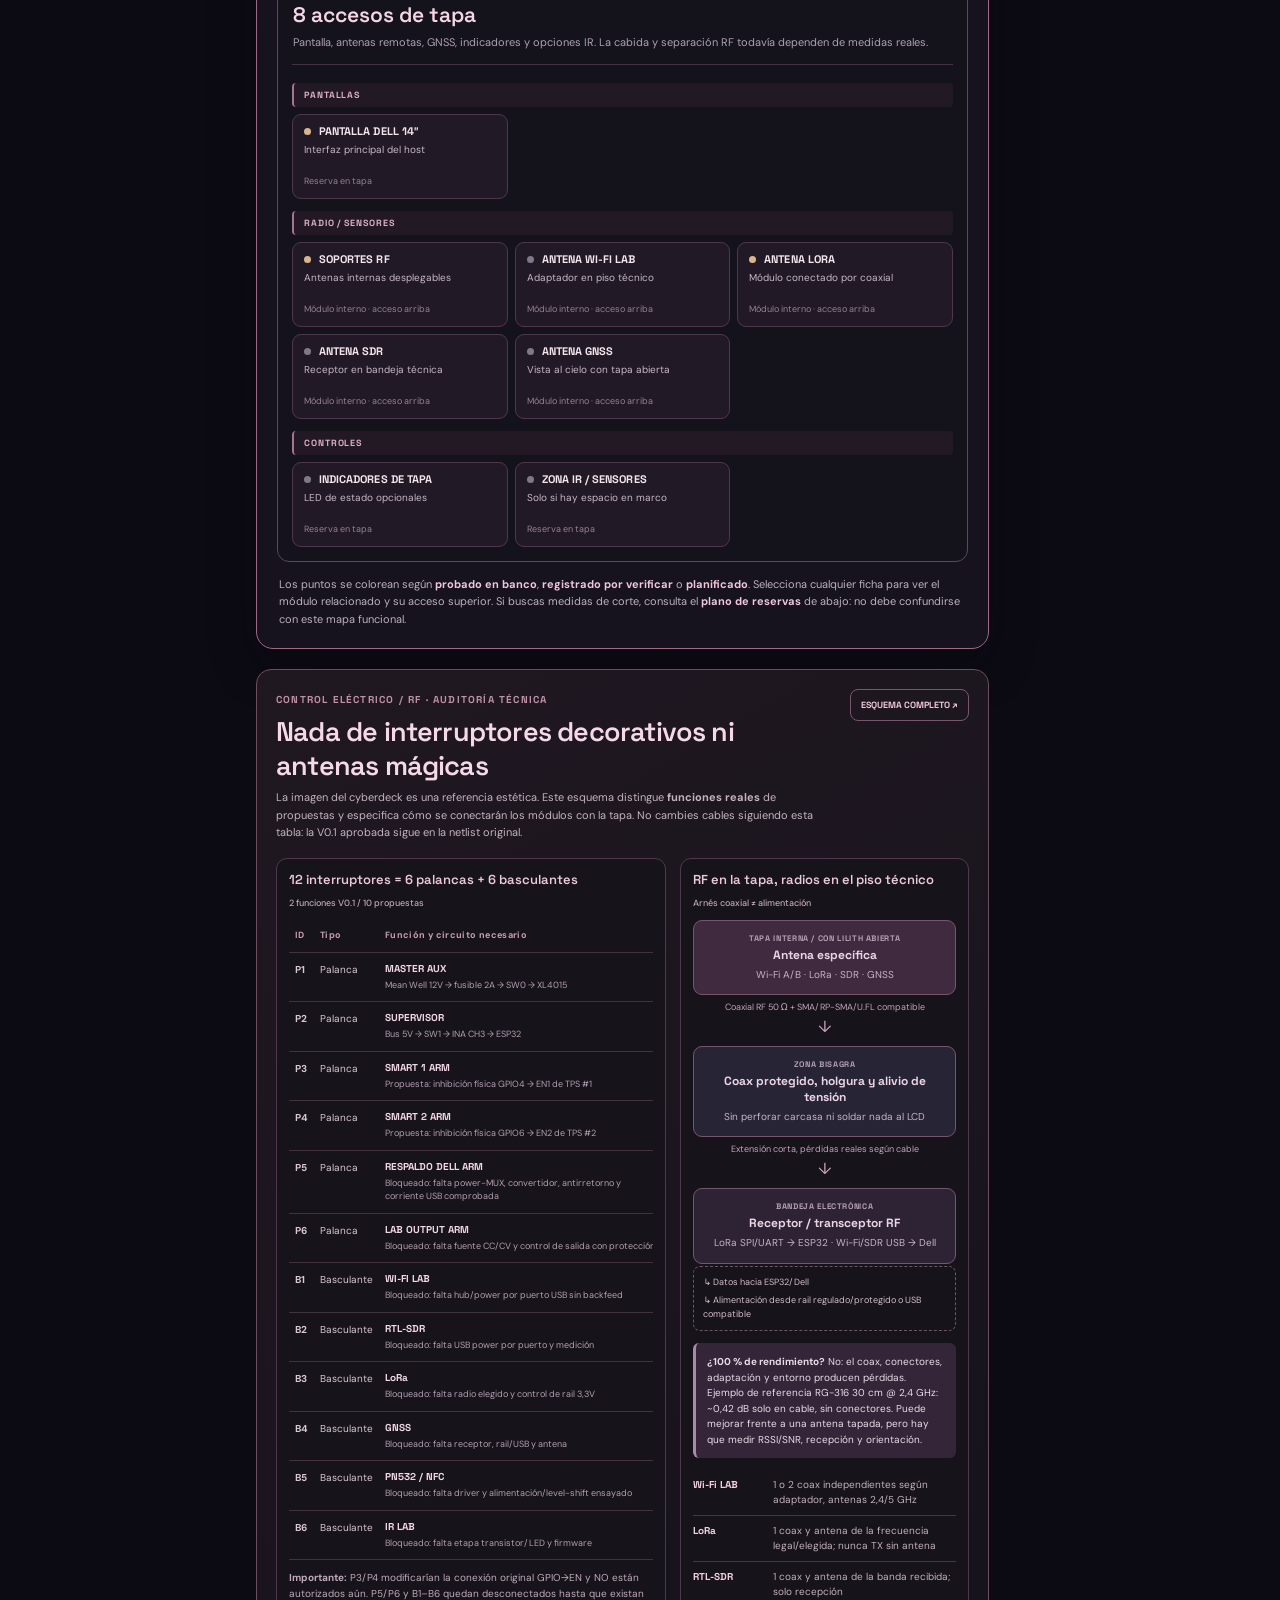
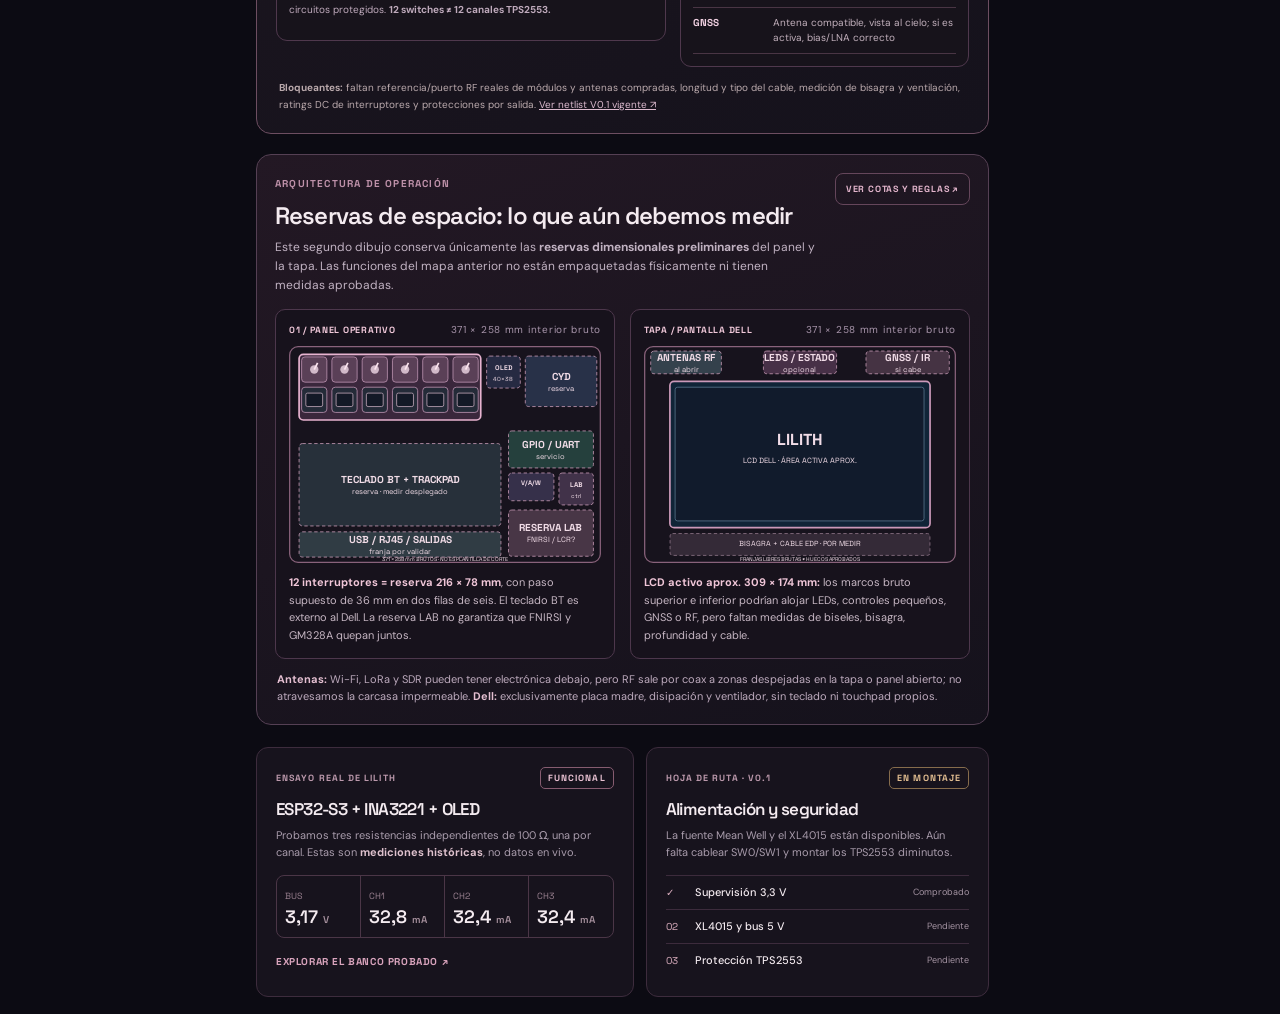
==== commit 478a044f: "fix(lilith): nota visible de bloqueantes en auditoría de hardware" ====
--- a/site/index.html
+++ b/site/index.html
@@ -106,7 +106,7 @@
 <div class="rf-caution"><strong>¿100 % de rendimiento?</strong> No: el coax, conectores, adaptación y entorno producen pérdidas. Ejemplo de referencia RG-316 30 cm @ 2,4 GHz: ~0,42 dB solo en cable, sin conectores. Puede mejorar frente a una antena tapada, pero hay que medir RSSI/SNR, recepción y orientación.</div>
 <div class="rf-radio-rows"><div><b>Wi-Fi LAB</b><span>1 o 2 coax independientes según adaptador, antenas 2,4/5 GHz</span></div><div><b>LoRa</b><span>1 coax y antena de la frecuencia legal/elegida; nunca TX sin antena</span></div><div><b>RTL-SDR</b><span>1 coax y antena de la banda recibida; solo recepción</span></div><div><b>GNSS</b><span>Antena compatible, vista al cielo; si es activa, bias/LNA correcto</span></div></div>
 </article></div>
-<p class="audit-footnote">**Bloqueantes:** faltan referencia/puerto RF reales de módulos y antenas compradas, longitud y tipo del cable, medición de bisagra y ventilación, ratings DC de interruptores y protecciones por salida. <a href="https://github.com/Jesus-Medina/Cyberdeck-R5-ESP32/blob/main/docs/20-v0.1-wiring-netlist.md" target="_blank" rel="noopener">Ver netlist V0.1 vigente ↗</a></p>
+<p class="audit-footnote"><strong>Bloqueantes:</strong> faltan referencia/puerto RF reales de módulos y antenas compradas, longitud y tipo del cable, medición de bisagra y ventilación, ratings DC de interruptores y protecciones por salida. <a href="https://github.com/Jesus-Medina/Cyberdeck-R5-ESP32/blob/main/docs/20-v0.1-wiring-netlist.md" target="_blank" rel="noopener">Ver netlist V0.1 vigente ↗</a></p>
 </section>
 <section class="access-principle" aria-labelledby="accessTitle">
 <div class="access-heading"><div><span class="eyebrow">ARQUITECTURA DE OPERACIÓN</span><h3 id="accessTitle">Reservas de espacio: lo que aún debemos medir</h3><p>Este segundo dibujo conserva únicamente las <strong>reservas dimensionales preliminares</strong> del panel y la tapa. Las funciones del mapa anterior no están empaquetadas físicamente ni tienen medidas aprobadas.</p></div>
--- a/site/styles.css
+++ b/site/styles.css
@@ -106,3 +106,47 @@
 @media(max-width:1280px){.operating-surfaces{grid-template-columns:1fr}.operating-surface{width:100%}.access-grid{grid-template-columns:repeat(3,minmax(0,1fr))}}
 @media(max-width:760px){.access-jump{right:10px;top:49px;padding:8px 10px;font-size:9px}.operating-overview{padding:11px;margin:13px 0}.operating-heading{display:block}.operating-heading h3{font-size:22px}.operating-heading p{font-size:11px}.operating-heading a{display:inline-block;margin-top:10px}.operating-surface{padding:10px}.access-grid{grid-template-columns:repeat(2,minmax(0,1fr))}.access-point{padding:8px;min-height:85px}.access-point-header strong{font-size:10px}.access-point small{font-size:9px}.surface-heading h4{font-size:19px}}
 @media(max-width:390px){.access-grid{grid-template-columns:repeat(2,minmax(0,1fr))}.access-point{min-height:92px}}
+
+/* v3.6 Ingeniería auditable: switch matrix 6 + 6 y arneses de RF. */
+.engineering-audit{margin:20px 0;padding:19px;border:1px solid #6d4e61;border-radius:15px;background:linear-gradient(150deg,#201821,#15121c);color:#e9dce7}
+.engineering-head{display:flex;justify-content:space-between;align-items:flex-start;gap:16px;margin-bottom:16px}
+.engineering-head h3{font:600 clamp(18px,2.5vw,27px)/1.25 'Space Grotesk';letter-spacing:-.03em;margin:6px 0;color:#f5d9e8}
+.engineering-head p{max-width:750px;margin:0;color:#c4b3c1;line-height:1.6;font-size:11px}
+.engineering-head a{flex-shrink:0;color:#edc6dd;border:1px solid #79566e;border-radius:8px;padding:9px 10px;font:700 9px 'Space Grotesk'}
+.audit-cols{display:grid;grid-template-columns:minmax(0,1.15fr) minmax(280px,.85fr);gap:14px;align-items:start}
+.audit-panel{min-width:0;border:1px solid #4f384d;background:#17131b;border-radius:11px;padding:12px}
+.audit-panel-title{display:flex;justify-content:space-between;gap:9px;align-items:baseline;flex-wrap:wrap;margin-bottom:11px}
+.audit-panel-title b{font:600 13px 'Space Grotesk';color:#ebc8db}
+.audit-panel-title span{font:500 9px 'DM Sans';color:#bea7b8}
+.audit-table-wrap{overflow:auto}
+.audit-table{border-collapse:collapse;width:100%;min-width:490px;text-align:left}
+.audit-table th,.audit-table td{border-bottom:1px solid #43313f;padding:9px 6px;font-size:10px;vertical-align:top;color:#d9c7d3}
+.audit-table thead th{font-size:9px;color:#c79eaf;letter-spacing:.04em}
+.audit-table td strong,.audit-table td small{display:block}
+.audit-table td strong{font:700 10px 'Space Grotesk';color:#f2d7e4}
+.audit-table td small{font-size:9px;line-height:1.5;color:#b29eb0;margin-top:4px}
+.audit-status{display:inline-block;font:700 9px 'Space Grotesk';padding:5px 6px;border:1px solid #7d667d;border-radius:5px;white-space:nowrap}
+.audit-canonical{color:#d7c8e7;border-color:#a77fbb}
+.audit-proposed{color:#f0d29c;border-color:#947a54}
+.audit-blocked{color:#b4adb9;border-color:#675667}
+.audit-panel p{font-size:10px;color:#bfaabc;line-height:1.6}
+.rf-path{display:grid;gap:2px}
+.rf-node{border:1px solid #76566c;background:#2d2334;border-radius:9px;padding:12px;text-align:center}
+.rf-node small,.rf-node b,.rf-node span{display:block}
+.rf-node small{color:#b6a0b4;font:700 8px 'Space Grotesk';letter-spacing:.08em}
+.rf-node b{color:#ebd5e5;margin:4px 0;font:700 12px 'Space Grotesk'}
+.rf-node span{color:#c4b4c6;font-size:10px}
+.rf-lid{background:#3f2a40}
+.rf-hinge{background:#272436}
+.rf-arrow{text-align:center;color:#c3a2b9;padding:4px}
+.rf-arrow span{display:block;font-size:9px}
+.rf-arrow i{display:block;font-size:16px;font-style:normal}
+.rf-split{display:grid;gap:4px;padding:9px;color:#d2bdc7;border:1px dashed #70526b;border-radius:7px;font-size:9px}
+.rf-caution{padding:11px;margin:12px 0;background:#342538;border-left:3px solid #ad88ad;border-radius:6px;font-size:10px;line-height:1.55}
+.rf-radio-rows>div{display:flex;gap:8px;padding:8px 0;border-bottom:1px solid #493544;align-items:baseline}
+.rf-radio-rows b{font:700 10px 'Space Grotesk';min-width:72px;color:#f1d1e2}
+.rf-radio-rows span{font-size:10px;color:#c2b0bc;line-height:1.45}
+.audit-footnote{color:#bbaaad;font-size:10px;line-height:1.65;margin:13px 3px 1px}
+.audit-footnote a{color:#ddbbcf;text-decoration:underline}
+@media(max-width:1100px){.audit-cols{grid-template-columns:1fr}}
+@media(max-width:760px){.engineering-audit{padding:10px}.engineering-head{display:block}.engineering-head p{font-size:10px}.engineering-head a{display:inline-block;margin-top:10px}.audit-panel{padding:9px}.audit-panel-title b{font-size:12px}}
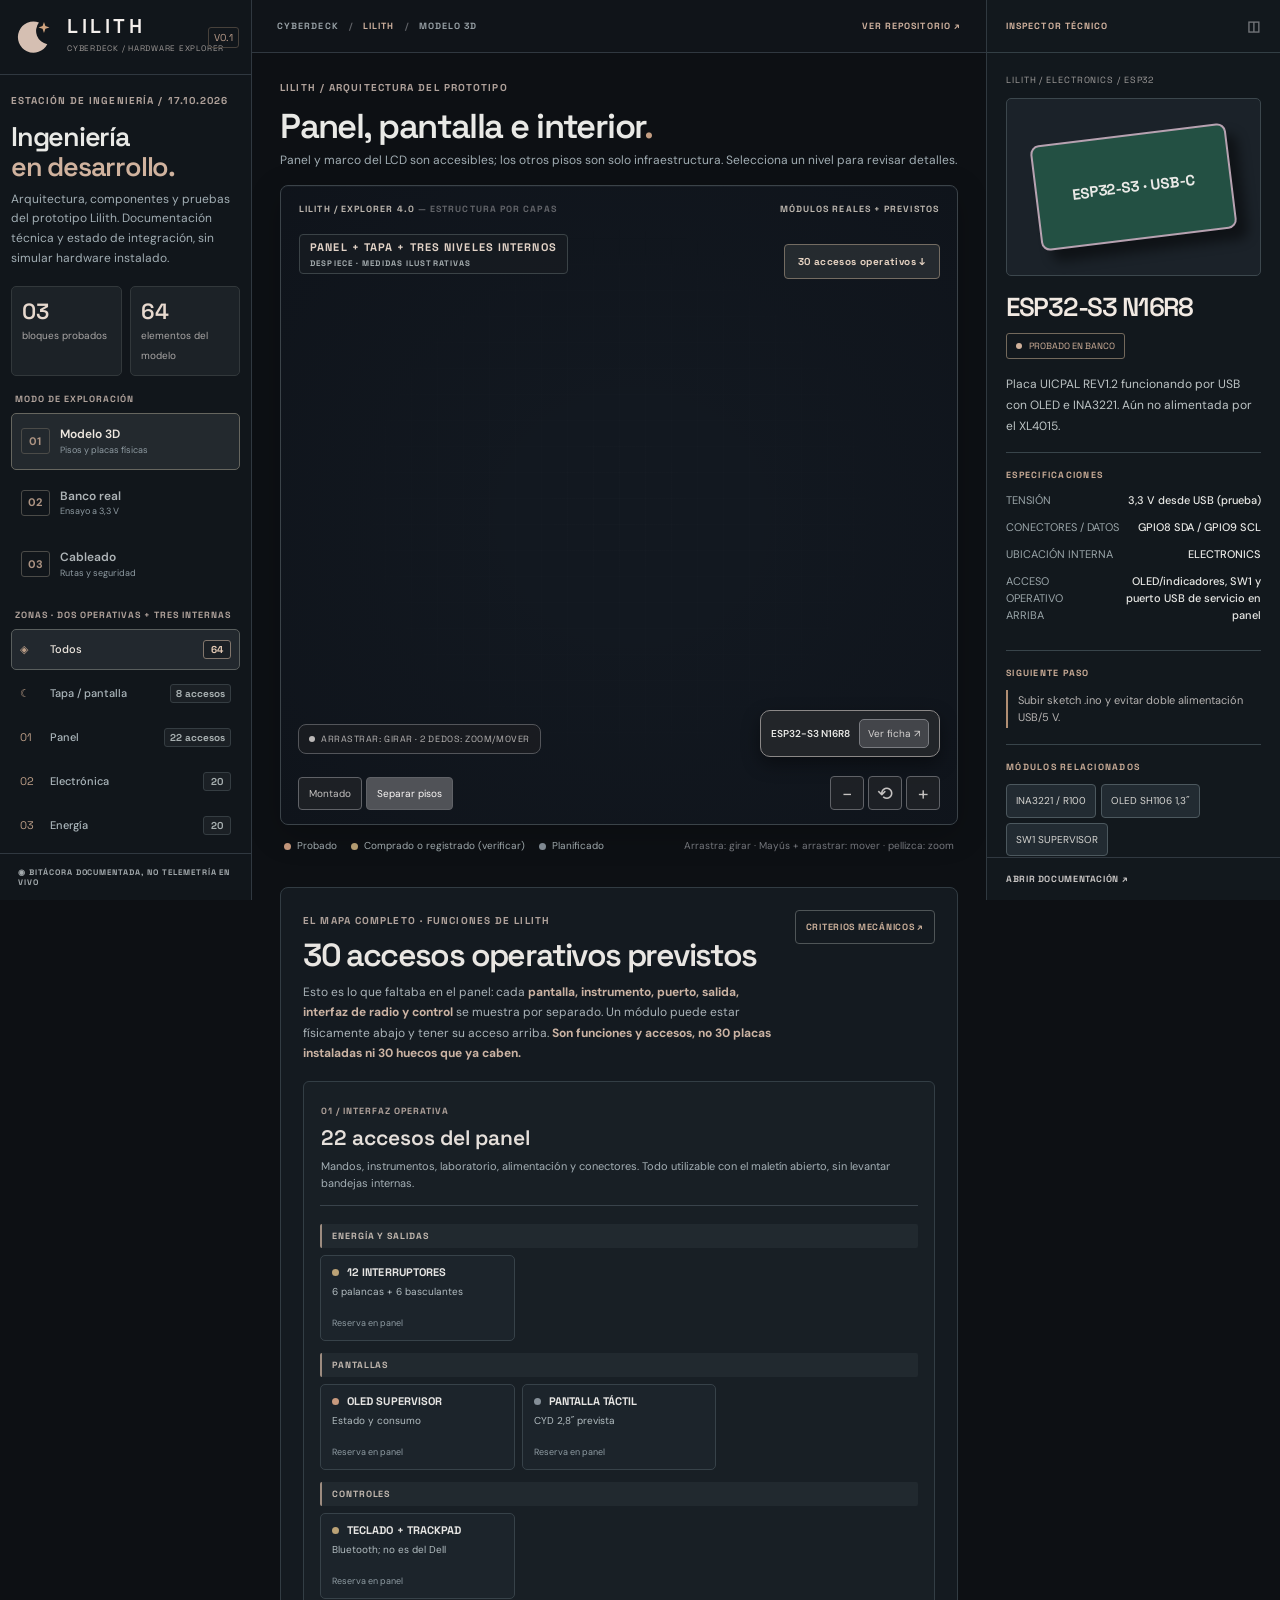
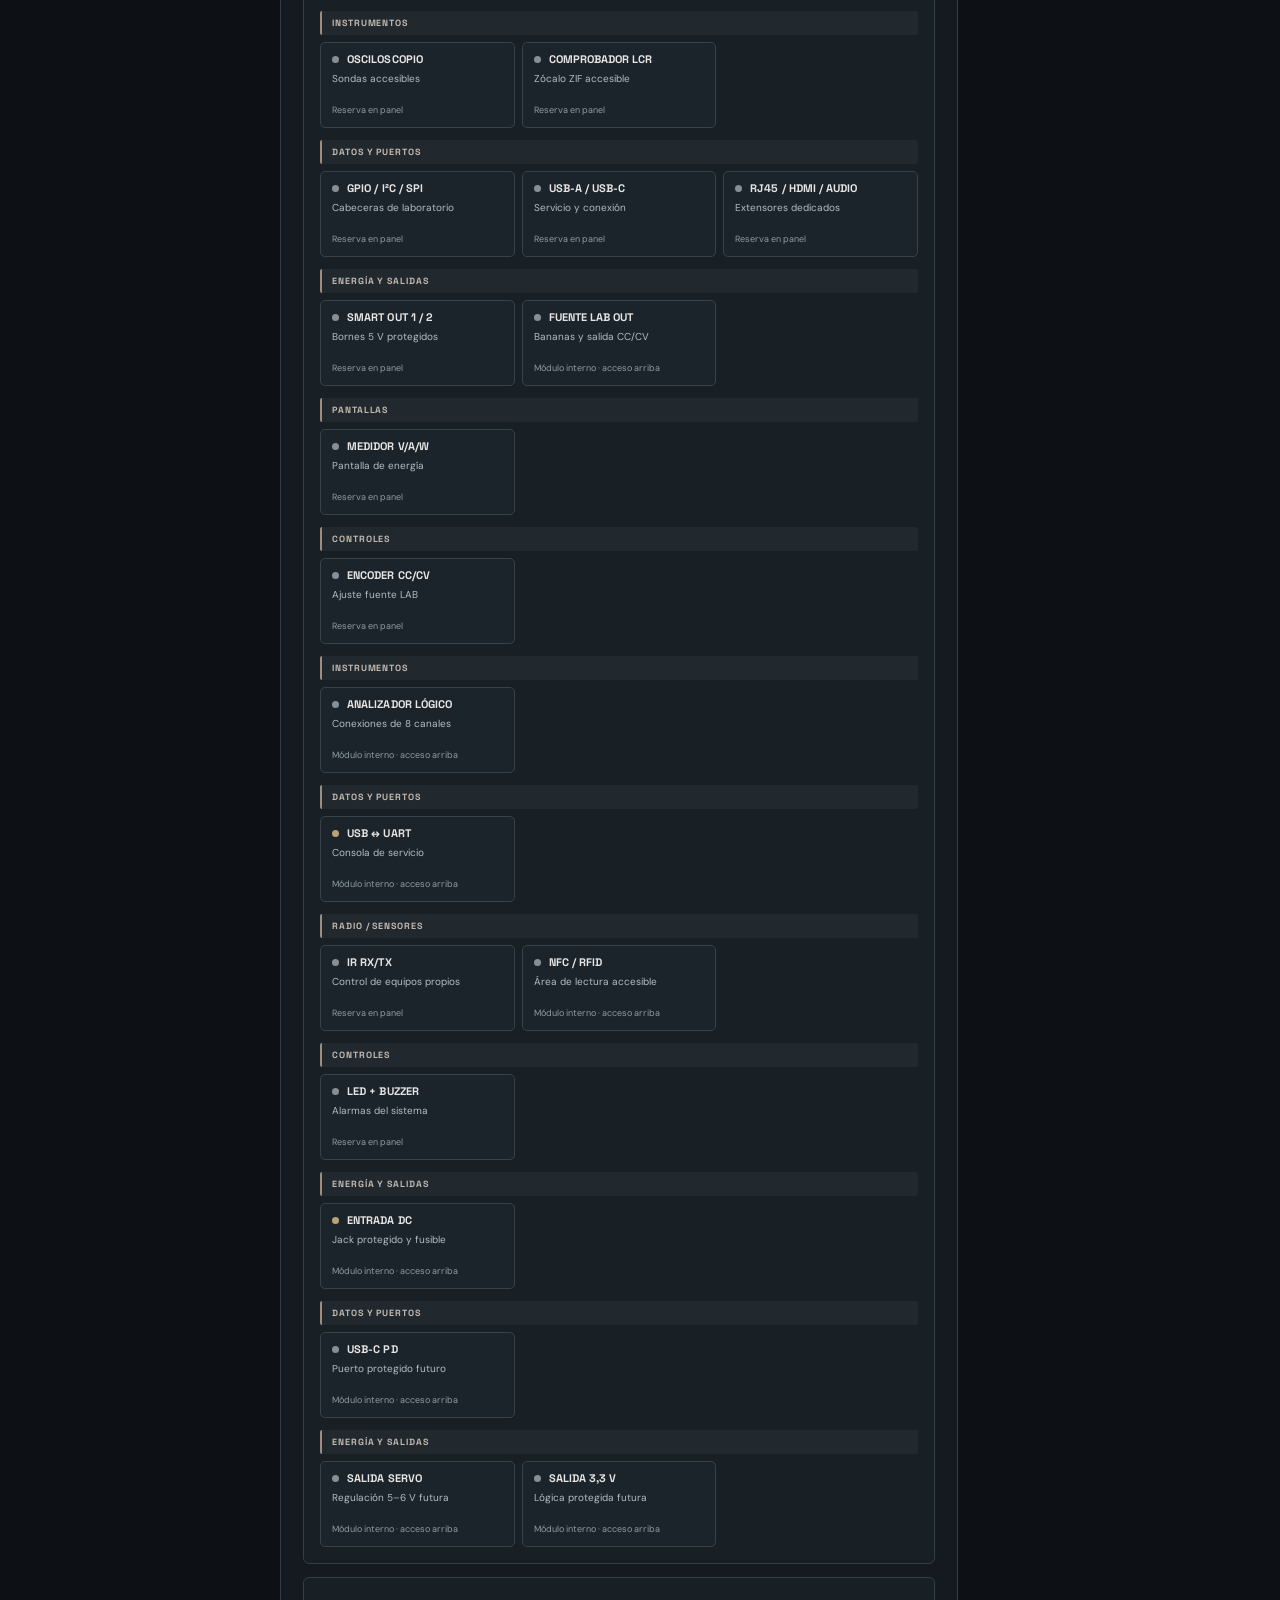
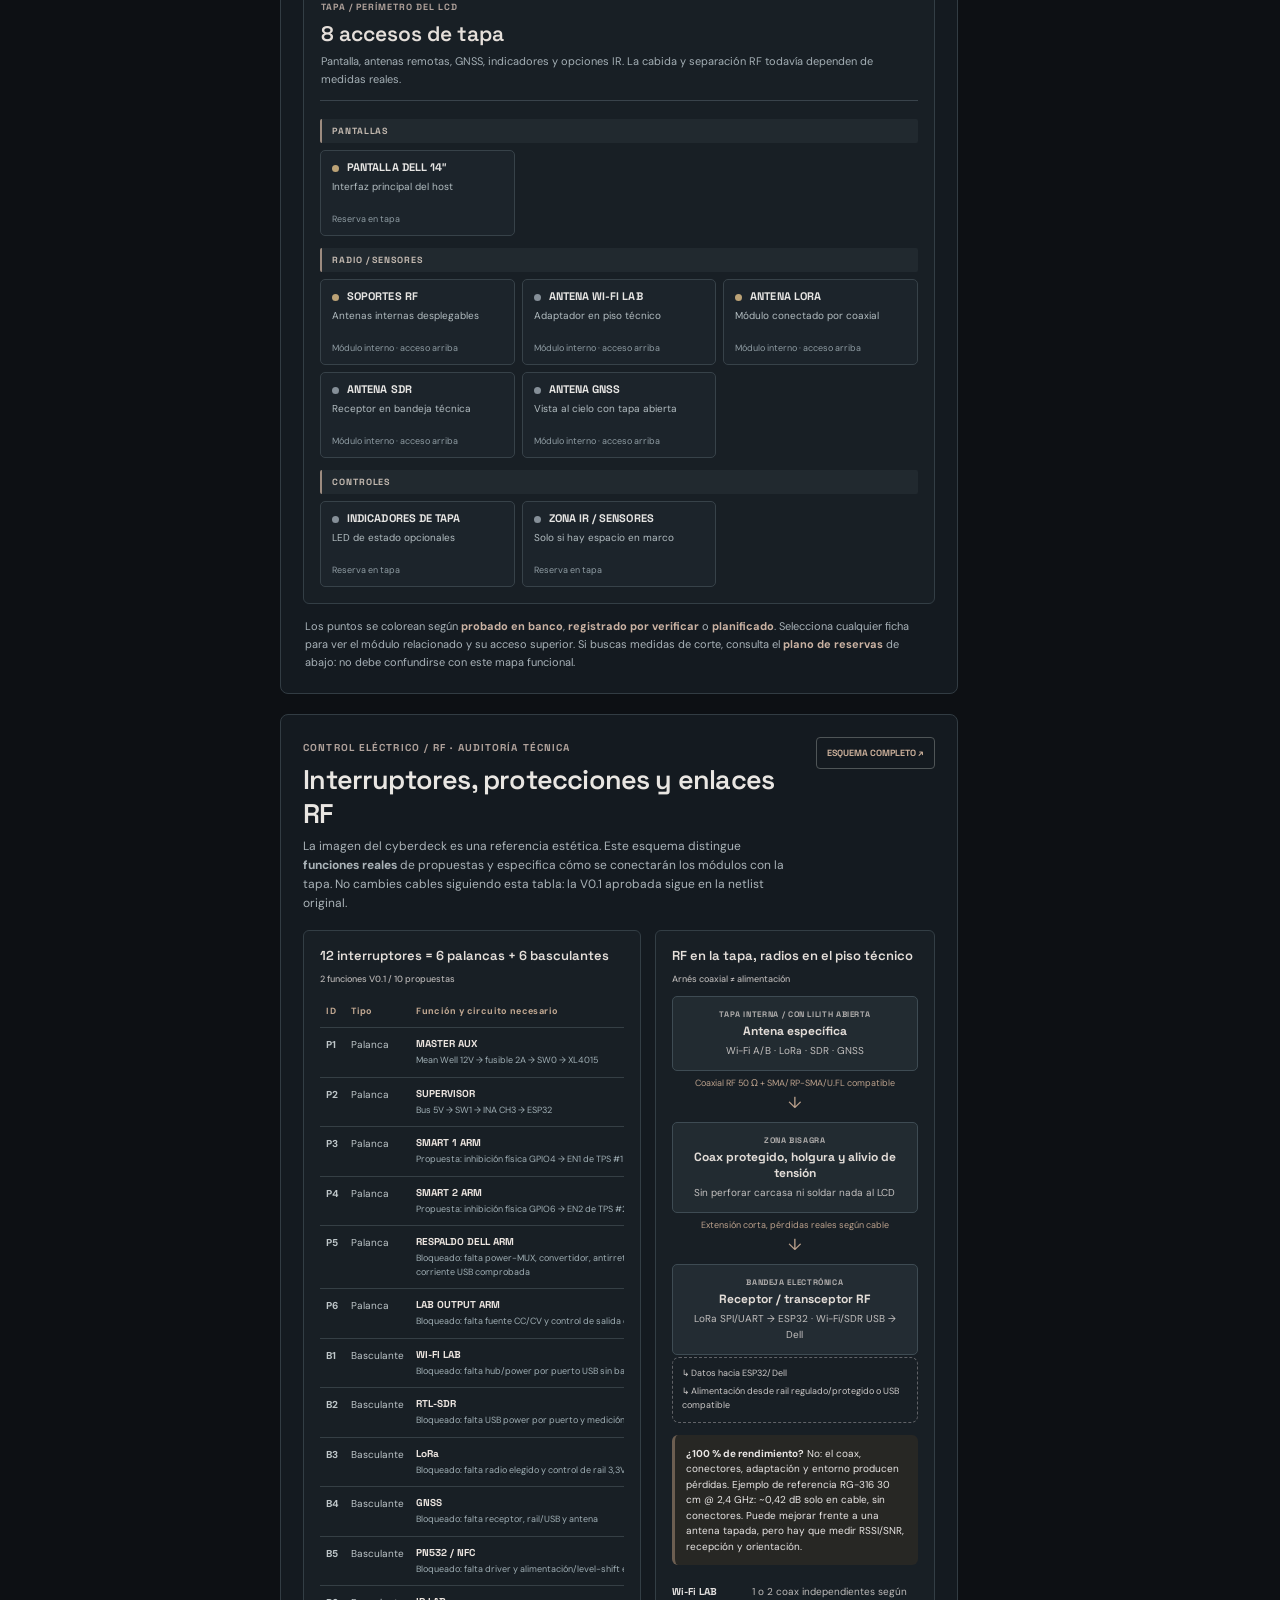
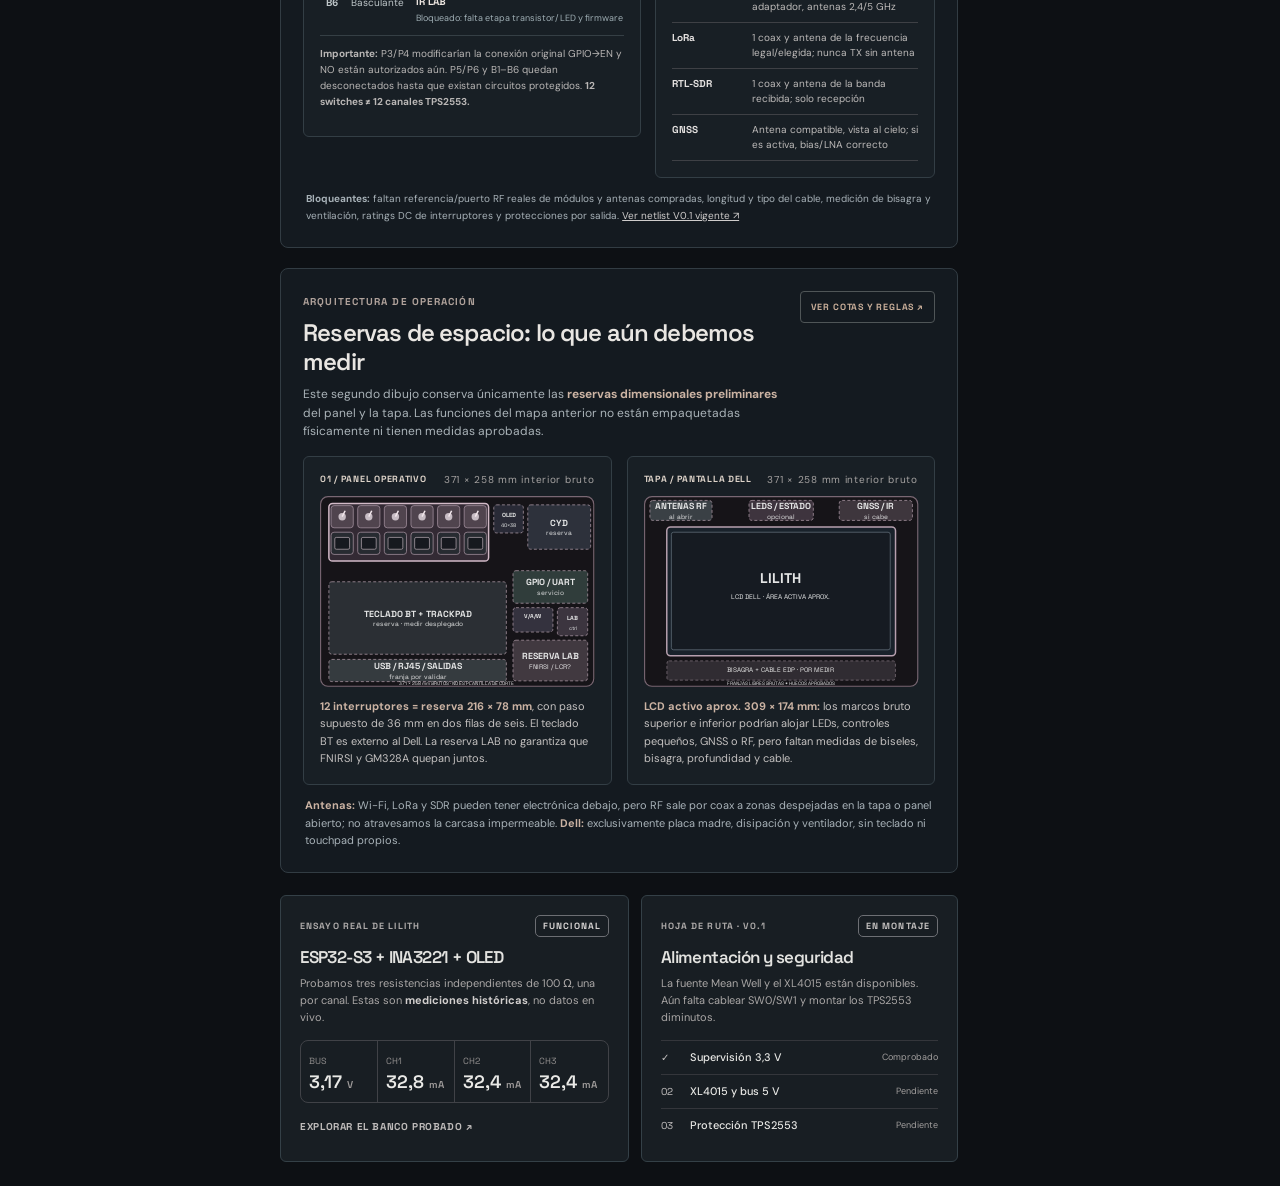
==== commit 98e1b922: "Rediseñar Lilith Explorer 4.0: UI móvil y marca técnica" ====
--- a/site/index.html
+++ b/site/index.html
@@ -2,22 +2,26 @@
 <html lang="es">
 <head>
 <meta charset="utf-8"><meta name="viewport" content="width=device-width, initial-scale=1, viewport-fit=cover">
-<meta name="theme-color" content="#0c0b11"><meta name="description" content="Lilith Cyberdeck — gemelo visual interactivo por pisos, circuito probado y cableado previsto.">
+<meta name="theme-color" content="#0e1116"><meta name="description" content="Lilith Cyberdeck — gemelo visual interactivo por pisos, circuito probado y cableado previsto.">
 <title>LILITH — Gemelo visual del Cyberdeck</title>
-<link rel="stylesheet" href="./styles.css?v=3.6-engineering-20261017">
-<script defer src="./app.js?v=3.6-engineering-20261017"></script>
+<link rel="stylesheet" href="./styles.css?v=4.0-mobile-20261017">
+<script defer src="./app.js?v=4.0-mobile-20261017"></script>
 </head>
 <body>
+<header class="mobile-shell-header" aria-label="Cabecera de Lilith">
+ <a class="mobile-shell-brand" href="#app" aria-label="Lilith Cyberdeck, inicio"><img src="./assets/lilith-mark.svg" width="36" height="36" alt=""><span><strong>LILITH</strong><small>CYBERDECK / EXPLORER</small></span></a>
+ <a class="mobile-shell-repo" href="https://github.com/Jesus-Medina/Cyberdeck-R5-ESP32" target="_blank" rel="noopener noreferrer">GITHUB <span aria-hidden="true">↗</span></a>
+</header>
 <div class="app" id="app">
 <aside class="sidebar">
-  <div class="brand"><div class="emblem" aria-hidden="true">☾<span>✦</span></div><div class="brandtext"><b>LILITH</b><small>CYBERDECK · EXPLORER 3.6</small></div><span class="brand-trailing">V0.1</span></div>
+  <div class="brand"><div class="emblem"><img src="./assets/lilith-mark.svg" width="40" height="40" alt="Símbolo de Lilith, luna creciente y estrella"></div><div class="brandtext"><b>LILITH</b><small>CYBERDECK / HARDWARE EXPLORER</small></div><span class="brand-trailing">V0.1</span></div>
   <div class="sidebar-content">
-    <div class="intro"><span class="eyebrow">ESTACIÓN DE INGENIERÍA / 17.10.2026</span><h1>Explora lo que<br><em>estamos construyendo.</em></h1><p>La operación se realiza desde el panel y la tapa alrededor del LCD. Los pisos inferiores son infraestructura y solo se abren para mantenimiento.</p>
+    <div class="intro"><span class="eyebrow">ESTACIÓN DE INGENIERÍA / 17.10.2026</span><h1>Ingeniería<br><em>en desarrollo.</em></h1><p>Arquitectura, componentes y pruebas del prototipo Lilith. Documentación técnica y estado de integración, sin simular hardware instalado.</p>
     <div class="stat-pair"><div><strong>03</strong><small>bloques probados</small></div><div><strong id="moduleTotal">—</strong><small>elementos del modelo</small></div></div></div>
     <div class="control-section mode-section"><div class="section-heading">MODO DE EXPLORACIÓN</div><nav class="mode-nav" id="modeNav" aria-label="Modos">
-      <button class="mode active" data-mode="model"><span class="mode-icon">◈</span><span class="mode-name">Modelo 3D<small>Pisos y placas físicas</small></span></button>
-      <button class="mode" data-mode="bench"><span class="mode-icon">▦</span><span class="mode-name">Banco real<small>Ensayo a 3,3 V</small></span></button>
-      <button class="mode" data-mode="circuit"><span class="mode-icon">⌁</span><span class="mode-name">Cableado<small>Rutas y seguridad</small></span></button>
+      <button class="mode active" data-mode="model"><span class="mode-icon">01</span><span class="mode-name">Modelo 3D<small>Pisos y placas físicas</small></span></button>
+      <button class="mode" data-mode="bench"><span class="mode-icon">02</span><span class="mode-name">Banco real<small>Ensayo a 3,3 V</small></span></button>
+      <button class="mode" data-mode="circuit"><span class="mode-icon">03</span><span class="mode-name">Cableado<small>Rutas y seguridad</small></span></button>
     </nav></div>
     <div class="control-section level-section"><div class="section-heading">ZONAS · DOS OPERATIVAS + TRES INTERNAS</div><nav id="floorNav" class="floor-nav" aria-label="Niveles">
       <button class="floor-choice active" data-floor="all"><span>◈</span><b>Todos</b><small>—</small></button>
@@ -45,11 +49,12 @@
 <main class="main">
 <header class="topbar"><span>CYBERDECK <i>/</i> <b>LILITH</b> <i>/</i> <span id="modeCrumb">MODELO 3D</span></span><a href="https://github.com/Jesus-Medina/Cyberdeck-R5-ESP32" target="_blank" rel="noopener">VER REPOSITORIO ↗</a></header>
 <section class="workspace">
-<div class="section-intro"><div><span class="eyebrow">LILITH / HARDWARE EXPLORER</span><h2 id="viewTitle">Panel, pantalla e interior<span>.</span></h2><p id="viewSubtitle">El panel y la tapa son accesibles. Selecciona los niveles internos para conocer sus módulos.</p></div><span class="reality-tag">MAQUETA REFERENCIAL <small>NO ES PLANO DE FABRICACIÓN</small></span></div>
+<div class="section-intro"><div><span class="eyebrow">LILITH / ARQUITECTURA DEL PROTOTIPO</span><h2 id="viewTitle">Panel, pantalla e interior<span>.</span></h2><p id="viewSubtitle">El panel y la tapa son accesibles. Selecciona los niveles internos para conocer sus módulos.</p></div><span class="reality-tag">MAQUETA REFERENCIAL <small>NO ES PLANO DE FABRICACIÓN</small></span></div>
+<div class="mobile-view-status"><span><i class="legend-dot tested"></i> Banco 3,3 V comprobado</span><span>V0.1 / integración pendiente</span></div>
 <div id="viewer" class="viewer">
   <canvas id="scene" tabindex="0" role="img" aria-label="Modelo tridimensional interactivo de Lilith Cyberdeck. Arrastra para girar en la dirección del movimiento. Mayús o botón derecho más arrastre para desplazar. Pellizca para ampliar. Usa flechas para girar y Home para restablecer."></canvas>
   <div class="viewer-shade" aria-hidden="true"></div>
-  <div class="scene-meta meta-left">LILITH // EXPLORER 3.6 <span>— ESTRUCTURA POR CAPAS</span></div>
+  <div class="scene-meta meta-left">LILITH / EXPLORER 4.0 <span>— ESTRUCTURA POR CAPAS</span></div>
   <div class="scene-meta meta-right">MÓDULOS REALES + PREVISTOS</div>
   <div class="scene-info"><span class="dot-pink"></span><span id="sceneInfoText">VISUALIZACIÓN ISOMÉTRICA · ARRASTRA PARA GIRAR</span></div>
   <button id="accessJump" class="access-jump" type="button">30 accesos operativos ↓</button>
@@ -75,7 +80,7 @@
  <p class="operating-note">Los puntos se colorean según <strong>probado en banco</strong>, <strong>registrado por verificar</strong> o <strong>planificado</strong>. Selecciona cualquier ficha para ver el módulo relacionado y su acceso superior. Si buscas medidas de corte, consulta el <strong>plano de reservas</strong> de abajo: no debe confundirse con este mapa funcional.</p>
 </section>
 <section class="engineering-audit" id="switchAndRf" aria-labelledby="auditTitle">
-<div class="engineering-head"><div><span class="eyebrow">CONTROL ELÉCTRICO / RF · AUDITORÍA TÉCNICA</span><h3 id="auditTitle">Nada de interruptores decorativos ni antenas mágicas</h3><p>La imagen del cyberdeck es una referencia estética. Este esquema distingue <b>funciones reales</b> de propuestas y especifica cómo se conectarán los módulos con la tapa. No cambies cables siguiendo esta tabla: la V0.1 aprobada sigue en la netlist original.</p></div><a href="https://github.com/Jesus-Medina/Cyberdeck-R5-ESP32/blob/main/docs/26-lilith-switch-matrix-and-antenna-routing.md" target="_blank" rel="noopener">ESQUEMA COMPLETO ↗</a></div>
+<div class="engineering-head"><div><span class="eyebrow">CONTROL ELÉCTRICO / RF · AUDITORÍA TÉCNICA</span><h3 id="auditTitle">Interruptores, protecciones y enlaces RF</h3><p>La imagen del cyberdeck es una referencia estética. Este esquema distingue <b>funciones reales</b> de propuestas y especifica cómo se conectarán los módulos con la tapa. No cambies cables siguiendo esta tabla: la V0.1 aprobada sigue en la netlist original.</p></div><a href="https://github.com/Jesus-Medina/Cyberdeck-R5-ESP32/blob/main/docs/26-lilith-switch-matrix-and-antenna-routing.md" target="_blank" rel="noopener">ESQUEMA COMPLETO ↗</a></div>
 <div class="audit-cols">
 <article class="audit-panel">
 <div class="audit-panel-title"><b>12 interruptores = 6 palancas + 6 basculantes</b><span>2 funciones V0.1 / 10 propuestas</span></div>
--- a/site/styles.css
+++ b/site/styles.css
@@ -1,28 +1,28 @@
 @import url('https://fonts.googleapis.com/css2?family=DM+Sans:wght@400;500;600;700&family=Space+Grotesk:wght@400;500;600;700&display=swap');
-:root{color-scheme:dark;--bg:#0b0b12;--panel:#131019;--surface:#1b1621;--line:#352936;--wine:#aa6688;--rose:#e4b3c8;--gold:#e0b88e;--muted:#aaa0af;--white:#f4ebf0}*{box-sizing:border-box}html{font-size:14px}body{margin:0;background:var(--bg);color:var(--white);font:13px/1.55 'DM Sans',system-ui,sans-serif;min-width:280px}a{text-decoration:none;color:inherit}button,input{font:inherit}button{color:inherit;cursor:pointer}button:focus-visible,input:focus-visible,a:focus-visible,#scene:focus-visible{outline:2px solid var(--gold);outline-offset:2px}button:disabled{opacity:.45;cursor:default}::selection{background:#8a5878;color:white}
-.app{display:grid;grid-template-columns:266px minmax(0,1fr) 306px;min-height:100vh;max-width:2050px;margin:auto;background:radial-gradient(ellipse at 52% 15%,#45243940,transparent 43%),#0c0b13}
-.sidebar{position:sticky;top:0;height:100dvh;min-height:600px;display:flex;flex-direction:column;border-right:1px solid var(--line);background:#131019f8;z-index:4;min-width:0}
-.brand{height:75px;min-height:75px;display:flex;align-items:center;gap:11px;padding:14px 19px;border-bottom:1px solid var(--line)}.emblem{width:40px;height:40px;border-radius:50%;border:1px solid #775268;background:#261726;display:grid;place-items:center;position:relative;font:34px/1 'Space Grotesk';color:var(--rose);box-shadow:0 0 22px #a05a7a33;flex-shrink:0}.emblem span{position:absolute;right:-2px;top:-6px;font-size:17px;color:var(--gold)}.brandtext{min-width:0}.brandtext b{font:700 23px/1.05 'Space Grotesk';letter-spacing:.21em;display:block}.brandtext small{font:9px 'Space Grotesk';letter-spacing:.095em;color:#aa91a4;white-space:nowrap}.brand-trailing{color:#8c7487;font:9px 'Space Grotesk';margin-left:auto}
-.sidebar-content{overflow-y:auto;overscroll-behavior:contain;padding:21px 15px;min-height:0;scrollbar-width:thin;scrollbar-color:#654357 transparent}.eyebrow,.section-heading,.sidebar-footer,.summary-head,.topbar,.inspector-head,.scene-meta,.reality-tag{font:700 10px 'Space Grotesk';letter-spacing:.12em}.eyebrow{color:#be91a9}.intro h1{font:600 28px/1.12 'Space Grotesk';letter-spacing:-.05em;margin:12px 0 7px}.intro em{font-style:normal;color:var(--rose)}.intro p{margin:0;font-size:11px;color:var(--muted)}.stat-pair{display:grid;grid-template-columns:1fr 1fr;gap:8px;margin:17px 0}.stat-pair>div{padding:10px;border:1px solid #473447;background:#241925;border-radius:9px}.stat-pair strong{font:600 24px 'Space Grotesk';display:block}.stat-pair small{font-size:10px;color:#a99bad}
-.section-heading{color:#a98ea1;display:flex;justify-content:space-between;align-items:center;margin:16px 4px 8px;font-size:9px}
-.mode-nav{display:grid;gap:4px}.mode{width:100%;text-align:left;display:flex;align-items:center;gap:10px;padding:9px 10px;border:1px solid transparent;background:transparent;border-radius:9px;color:#c9bcc9;min-width:0}.mode:hover,.mode.active{border-color:#895771;background:linear-gradient(100deg,#4c2c44aa,#241b29)}.mode-icon{font-size:19px;color:#dfaabe;width:26px;text-align:center;flex-shrink:0}.mode-name{min-width:0;font-weight:600;font-size:11px}.mode-name small{font-size:9px;color:#a28d9e;display:block;font-weight:400}.floor-nav{display:grid;gap:3px}.floor-choice{display:flex;align-items:center;gap:9px;border:1px solid transparent;background:transparent;text-align:left;border-radius:8px;padding:9px 11px;font-size:11px;color:#e3cbd8}.floor-choice span{font:11px 'Space Grotesk';color:#d29fb7;width:21px}.floor-choice b{font-weight:500}.floor-choice:hover,.floor-choice.active{border-color:#694359;background:#382538}
-.search{display:flex;align-items:center;gap:7px;border:1px solid #654359;border-radius:8px;padding:0 10px;background:#221926}.search span{font-size:21px;color:#ddb1c8}.search input{width:100%;border:0;outline:0;background:transparent;color:#f4e6ee;padding:10px 0;font-size:11px}.search input::placeholder{color:#776b7a}
-.filters{display:flex;gap:5px;flex-wrap:wrap;margin:11px 0}.filter{border:1px solid #4a364a;border-radius:40px;padding:5px 8px;font-size:9px;color:#ae9dad;background:#251b28}.filter.active,.filter:hover{border-color:#b47c9c;color:#f3c6da;background:#57364b}
-.inventory{display:grid;gap:4px}.inv-item{width:100%;display:flex;gap:9px;text-align:left;align-items:center;border:1px solid transparent;border-radius:8px;background:none;padding:8px;min-width:0}.inv-item:hover,.inv-item.active{border-color:#80516c;background:#382537}.inv-item b{font-size:11px;display:block;overflow:hidden;text-overflow:ellipsis;white-space:nowrap}.inv-item small{font-size:9px;color:#a18d9f;display:block;overflow:hidden;white-space:nowrap;text-overflow:ellipsis}.state-dot,.legend-dot{width:7px;height:7px;background:#8c8791;border-radius:50%;display:inline-block;flex-shrink:0}.tested{background:#efb5cc!important;box-shadow:0 0 9px #e4a4c4}.owned{background:#d9b68e!important}.planned{background:#7e798a!important}.sidebar-footer{padding:13px 18px;border-top:1px solid var(--line);color:#9f8a9c;font-size:8px}.mobile-inventory{display:none}.inventory-toggle{display:none}
-.main{min-width:0}.topbar{height:53px;display:flex;align-items:center;justify-content:space-between;gap:12px;border-bottom:1px solid var(--line);padding:0 24px;font-size:9px;color:#ab95a6}.topbar i{font-style:normal;color:#6c566b;margin:0 7px}.topbar b{color:#ecc0d1}.topbar a{color:#d8b1c4;white-space:nowrap}.topbar a:hover{text-decoration:underline}
-.workspace{padding:23px;max-width:1480px;margin:auto;min-width:0}.section-intro{display:flex;justify-content:space-between;gap:16px;align-items:flex-end}.section-intro h2{font:600 clamp(24px,2.8vw,42px)/1.17 'Space Grotesk';letter-spacing:-.05em;margin:9px 0 4px}.section-intro h2 span{color:var(--rose)}.section-intro p{font-size:11px;color:#9e92a3;margin:0 0 15px}.reality-tag{font-size:9px;color:#d3aabc;padding:9px;border:1px solid #684459;background:#2d1e2f;border-radius:7px;text-align:right;white-space:nowrap;margin-bottom:13px}.reality-tag small{display:block;color:#997c91;font-size:8px}
-.viewer{position:relative;width:100%;height:clamp(510px,52vw,730px);background:radial-gradient(ellipse at 51% 57%,#53314b7c 0%,#1b1523 51%,#0f0e17 100%);border:1px solid #654158;border-radius:16px;overflow:hidden;box-shadow:0 30px 70px #0008,inset 0 1px 0 #ad778b52;isolation:isolate}.viewer:before{content:"";position:absolute;inset:0;background-image:linear-gradient(#ddbad00b 1px,transparent 1px),linear-gradient(90deg,#ddbad00b 1px,transparent 1px);background-size:26px 26px;mask-image:radial-gradient(circle at 50% 50%,black,transparent 87%);pointer-events:none}.viewer-shade{position:absolute;inset:0;background:radial-gradient(ellipse at 52% 52%,transparent 23%,#08070c54 100%);pointer-events:none}
+:root{color-scheme:dark;--bg:#0d0f14;--panel:#14161b;--surface:#1b1d22;--line:#303237;--wine:#858281;--rose:#cbc8c7;--gold:#c1bebd;--muted:#adaaa9;--white:#f5f2f1}*{box-sizing:border-box}html{font-size:14px}body{margin:0;background:var(--bg);color:var(--white);font:13px/1.55 'DM Sans',system-ui,sans-serif;min-width:280px}a{text-decoration:none;color:inherit}button,input{font:inherit}button{color:inherit;cursor:pointer}button:focus-visible,input:focus-visible,a:focus-visible,#scene:focus-visible{outline:2px solid var(--gold);outline-offset:2px}button:disabled{opacity:.45;cursor:default}::selection{background:#6c6e73;color:white}
+.app{display:grid;grid-template-columns:266px minmax(0,1fr) 306px;min-height:100vh;max-width:2050px;margin:auto;background:radial-gradient(ellipse at 52% 15%,#32343940,transparent 43%),#0e1015}
+.sidebar{position:sticky;top:0;height:100dvh;min-height:600px;display:flex;flex-direction:column;border-right:1px solid var(--line);background:#14161bf8;z-index:4;min-width:0}
+.brand{height:75px;min-height:75px;display:flex;align-items:center;gap:11px;padding:14px 19px;border-bottom:1px solid var(--line)}.emblem{width:40px;height:40px;border-radius:50%;border:1px solid #616368;background:#1f2126;display:grid;place-items:center;position:relative;font:34px/1 'Space Grotesk';color:var(--rose);box-shadow:0 0 22px #74767b33;flex-shrink:0}.emblem span{position:absolute;right:-2px;top:-6px;font-size:17px;color:var(--gold)}.brandtext{min-width:0}.brandtext b{font:700 23px/1.05 'Space Grotesk';letter-spacing:.21em;display:block}.brandtext small{font:9px 'Space Grotesk';letter-spacing:.095em;color:#a29f9e;white-space:nowrap}.brand-trailing{color:#858281;font:9px 'Space Grotesk';margin-left:auto}
+.sidebar-content{overflow-y:auto;overscroll-behavior:contain;padding:21px 15px;min-height:0;scrollbar-width:thin;scrollbar-color:#515358 transparent}.eyebrow,.section-heading,.sidebar-footer,.summary-head,.topbar,.inspector-head,.scene-meta,.reality-tag{font:700 10px 'Space Grotesk';letter-spacing:.12em}.eyebrow{color:#a9a6a5}.intro h1{font:600 28px/1.12 'Space Grotesk';letter-spacing:-.05em;margin:12px 0 7px}.intro em{font-style:normal;color:var(--rose)}.intro p{margin:0;font-size:11px;color:var(--muted)}.stat-pair{display:grid;grid-template-columns:1fr 1fr;gap:8px;margin:17px 0}.stat-pair>div{padding:10px;border:1px solid #3e4045;background:#1f2126;border-radius:9px}.stat-pair strong{font:600 24px 'Space Grotesk';display:block}.stat-pair small{font-size:10px;color:#a9a6a5}
+.section-heading{color:#a09d9c;display:flex;justify-content:space-between;align-items:center;margin:16px 4px 8px;font-size:9px}
+.mode-nav{display:grid;gap:4px}.mode{width:100%;text-align:left;display:flex;align-items:center;gap:10px;padding:9px 10px;border:1px solid transparent;background:transparent;border-radius:9px;color:#c9c6c5;min-width:0}.mode:hover,.mode.active{border-color:#6a6c71;background:linear-gradient(100deg,#3a3c41aa,#212328)}.mode-icon{font-size:19px;color:#c3c0bf;width:26px;text-align:center;flex-shrink:0}.mode-name{min-width:0;font-weight:600;font-size:11px}.mode-name small{font-size:9px;color:#9d9a99;display:block;font-weight:400}.floor-nav{display:grid;gap:3px}.floor-choice{display:flex;align-items:center;gap:9px;border:1px solid transparent;background:transparent;text-align:left;border-radius:8px;padding:9px 11px;font-size:11px;color:#dbd8d7}.floor-choice span{font:11px 'Space Grotesk';color:#b8b5b4;width:21px}.floor-choice b{font-weight:500}.floor-choice:hover,.floor-choice.active{border-color:#525459;background:#2f3136}
+.search{display:flex;align-items:center;gap:7px;border:1px solid #515358;border-radius:8px;padding:0 10px;background:#1f2126}.search span{font-size:21px;color:#c8c5c4}.search input{width:100%;border:0;outline:0;background:transparent;color:#f2efee;padding:10px 0;font-size:11px}.search input::placeholder{color:#727479}
+.filters{display:flex;gap:5px;flex-wrap:wrap;margin:11px 0}.filter{border:1px solid #404247;border-radius:40px;padding:5px 8px;font-size:9px;color:#aca9a8;background:#212328}.filter.active,.filter:hover{border-color:#989594;color:#dddad9;background:#44464b}
+.inventory{display:grid;gap:4px}.inv-item{width:100%;display:flex;gap:9px;text-align:left;align-items:center;border:1px solid transparent;border-radius:8px;background:none;padding:8px;min-width:0}.inv-item:hover,.inv-item.active{border-color:#64666b;background:#2f3136}.inv-item b{font-size:11px;display:block;overflow:hidden;text-overflow:ellipsis;white-space:nowrap}.inv-item small{font-size:9px;color:#9d9a99;display:block;overflow:hidden;white-space:nowrap;text-overflow:ellipsis}.state-dot,.legend-dot{width:7px;height:7px;background:#918e8d;border-radius:50%;display:inline-block;flex-shrink:0}.tested{background:#d0cdcc!important;box-shadow:0 0 9px #c2bfbe}.owned{background:#bebbba!important}.planned{background:#858281!important}.sidebar-footer{padding:13px 18px;border-top:1px solid var(--line);color:#9a9796;font-size:8px}.mobile-inventory{display:none}.inventory-toggle{display:none}
+.main{min-width:0}.topbar{height:53px;display:flex;align-items:center;justify-content:space-between;gap:12px;border-bottom:1px solid var(--line);padding:0 24px;font-size:9px;color:#a5a2a1}.topbar i{font-style:normal;color:#616368;margin:0 7px}.topbar b{color:#d6d3d2}.topbar a{color:#c6c3c2;white-space:nowrap}.topbar a:hover{text-decoration:underline}
+.workspace{padding:23px;max-width:1480px;margin:auto;min-width:0}.section-intro{display:flex;justify-content:space-between;gap:16px;align-items:flex-end}.section-intro h2{font:600 clamp(24px,2.8vw,42px)/1.17 'Space Grotesk';letter-spacing:-.05em;margin:9px 0 4px}.section-intro h2 span{color:var(--rose)}.section-intro p{font-size:11px;color:#a09d9c;margin:0 0 15px}.reality-tag{font-size:9px;color:#bfbcbb;padding:9px;border:1px solid #53555a;background:#26282d;border-radius:7px;text-align:right;white-space:nowrap;margin-bottom:13px}.reality-tag small{display:block;color:#8f8c8b;font-size:8px}
+.viewer{position:relative;width:100%;height:clamp(510px,52vw,730px);background:radial-gradient(ellipse at 51% 57%,#4042477c 0%,#1a1c21 51%,#111318 100%);border:1px solid #505257;border-radius:16px;overflow:hidden;box-shadow:0 30px 70px #0008,inset 0 1px 0 #908d8c52;isolation:isolate}.viewer:before{content:"";position:absolute;inset:0;background-image:linear-gradient(#cfcccb0b 1px,transparent 1px),linear-gradient(90deg,#cfcccb0b 1px,transparent 1px);background-size:26px 26px;mask-image:radial-gradient(circle at 50% 50%,black,transparent 87%);pointer-events:none}.viewer-shade{position:absolute;inset:0;background:radial-gradient(ellipse at 52% 52%,transparent 23%,#090b1054 100%);pointer-events:none}
 #scene{position:absolute;width:100%;height:100%;display:block;touch-action:none;user-select:none;cursor:grab;outline-offset:-3px}#scene.dragging{cursor:grabbing}
-.scene-meta{position:absolute;top:17px;color:#c297ac;font-size:9px;pointer-events:none}.meta-left{left:18px}.meta-left span{color:#70586c}.meta-right{right:18px;color:#887182}
-.scene-info{position:absolute;bottom:70px;left:17px;background:#201522d9;border:1px solid #694559;color:#bfa7b7;border-radius:8px;padding:8px 10px;font:9px 'Space Grotesk';letter-spacing:.06em;pointer-events:none;max-width:56%}.dot-pink{display:inline-block;width:6px;height:6px;background:#d4a2b9;border-radius:50%;margin-right:6px}
-.floor-caption{position:absolute;top:48px;left:18px;border-left:2px solid #b17a97;padding:5px 10px;background:#281a2959;font:700 11px 'Space Grotesk';letter-spacing:.1em;pointer-events:none}.floor-caption small{display:block;font-size:8px;color:#9f8494;margin-top:4px}
-.selected-mini{position:absolute;bottom:67px;right:17px;display:flex;gap:9px;align-items:center;background:#2b1b2ceb;border:1px solid #a5728c;border-radius:10px;padding:8px 10px;box-shadow:0 7px 18px #0006;max-width:45%}.selected-mini[hidden]{display:none}.selected-mini span{font-weight:600;font-size:10px;white-space:nowrap;overflow:hidden;text-overflow:ellipsis}.selected-mini button{color:#ecc1d0;background:#5a3449;border:1px solid #9c6581;border-radius:5px;padding:6px 8px;white-space:nowrap;font-size:10px}
-.view-controls{position:absolute;bottom:14px;left:17px;right:17px;display:flex;justify-content:space-between;gap:8px;align-items:center;pointer-events:none}.explode-controls,.camera-controls{display:flex;gap:4px;pointer-events:auto}.explode-controls button,.camera-controls button{background:#241925e8;border:1px solid #765069;border-radius:8px;color:#d7b1c3;padding:8px 10px;font-size:10px}.explode-controls button.active,.explode-controls button:hover{background:#694055;color:#fff0f5}.camera-controls button{min-width:34px;height:34px;font-size:19px;padding:1px 5px}.camera-controls button:hover{background:#553147}
-.viewer-legend{display:flex;align-items:center;gap:14px;flex-wrap:wrap;padding:13px 4px;font-size:10px;color:#ac9dab}.viewer-legend>span{display:flex;align-items:center;gap:6px}.viewer-legend .legend-side{margin-left:auto;color:#7f7181}
-.net-filter{display:flex;gap:6px;align-items:center;flex-wrap:wrap;border:1px solid #493548;border-radius:9px;background:#1b1520;padding:10px;margin-bottom:11px}.net-filter[hidden]{display:none}.net-filter>span{font:9px 'Space Grotesk';letter-spacing:.1em;color:#a8919f;margin-right:8px}.net{padding:7px 10px;border-radius:7px;border:1px solid #664a5f;background:#261b2a;color:#bfa7b7;font-size:10px}.net.active,.net:hover{border-color:#c68cac;color:#f0bed5;background:#643a54}
-.below{display:grid;grid-template-columns:1.1fr 1fr;gap:12px;margin-top:7px}.summary{padding:19px;background:#17131d;border:1px solid #3d2c3d;border-radius:12px;min-width:0}.summary-head{display:flex;align-items:center;justify-content:space-between;gap:10px;color:#bc99ac;font-size:9px}.summary-head b{font-size:9px;border:1px solid #865c70;border-radius:5px;padding:4px 7px;color:#e9c1d2;white-space:nowrap}.summary-head .amber{color:#e1bd90;border-color:#866c4c}.summary h3{font:600 17px/1.25 'Space Grotesk';letter-spacing:-.035em;margin:10px 0 7px}.summary p{color:#a99cac;margin:0 0 14px;font-size:11px}.summary p strong{color:#dec1cd}.metrics{display:grid;grid-template-columns:repeat(4,minmax(0,1fr));border:1px solid #4b3647;border-radius:8px;overflow:hidden;margin-bottom:13px}.metrics div{padding:9px 8px;border-right:1px solid #4b3647}.metrics div:last-child{border:0}.metrics small{font:9px 'Space Grotesk';color:#9a8190}.metrics b{font:600 18px 'Space Grotesk';display:block;white-space:nowrap}.metrics b em{font-size:10px;font-style:normal;color:#a7919e}.text-action{background:none;border:0;padding:3px 0;font:700 10px 'Space Grotesk';letter-spacing:.06em;color:#d9a4bd}.text-action:hover{text-decoration:underline}
-.steps{display:grid;gap:0}.steps>div{display:flex;gap:9px;align-items:center;border-top:1px solid #3c2b3c;padding:8px 0;font-size:11px}.steps span{color:#ddb0c0;min-width:20px;font:10px 'Space Grotesk'}.steps b{font-weight:500;flex:1}.steps small{font-size:9px;color:#a594a3}
-.inspector{position:sticky;top:0;height:100dvh;min-height:570px;display:flex;flex-direction:column;background:#141119;border-left:1px solid var(--line);z-index:5;min-width:0}.inspector-head{height:53px;flex-shrink:0;display:flex;align-items:center;justify-content:space-between;padding:0 19px;border-bottom:1px solid var(--line);color:#deb5c7;font-size:9px}.inspector-head span{font-size:14px;color:#8c6281}.inspector-body{flex:1;min-height:0;overflow:auto;padding:21px 19px;scrollbar-width:thin;scrollbar-color:#6d4b60 transparent}.inspect-code{font:9px 'Space Grotesk';letter-spacing:.1em;color:#a28ea0}.inspect-picture{height:178px;margin:12px 0 17px;display:grid;place-items:center;background:radial-gradient(ellipse at 50% 52%,#5e38515c,transparent 70%),repeating-linear-gradient(45deg,transparent,transparent 19px,#98718515 20px);border:1px solid #5e4055;border-radius:10px;overflow:hidden}.inspect-picture canvas{display:block;width:100%;height:100%}.inspect-title{font:600 26px/1.12 'Space Grotesk';letter-spacing:-.05em;margin:8px 0 11px}.inspect-state{display:inline-flex;gap:7px;align-items:center;border:1px solid #886079;border-radius:5px;padding:6px 9px;font:9px 'Space Grotesk';color:#e7b9cc}.inspect-state.owned{border-color:#866744;color:#e4bf92;background:transparent!important;box-shadow:none}.inspect-state.planned{border-color:#514653;color:#aaa0b0;background:transparent!important;box-shadow:none}.inspect-state.tested{background:transparent!important;box-shadow:none}.inspect-state:before{content:"";width:6px;height:6px;border-radius:50%;background:currentColor}.inspect-desc{font-size:12px;line-height:1.75;color:#b6aabb;margin:15px 0}.detail-section{border-top:1px solid #3e3040;padding:16px 0}.detail-section h4{font:700 9px 'Space Grotesk';letter-spacing:.14em;color:#c69bad;margin:0 0 11px}.spec{display:flex;justify-content:space-between;gap:10px;font-size:11px;margin:10px 0}.spec span{color:#998b9a}.spec b{font-weight:500;text-align:right;max-width:62%;overflow-wrap:anywhere}.nextstep{border-left:2px solid #b47794;padding:2px 10px;font-size:11px;color:#b9a7b7}.related-list{display:flex;flex-wrap:wrap;gap:5px}.related-list button{background:#2b202e;border:1px solid #64465c;border-radius:6px;padding:8px 9px;font-size:10px;color:#dec0d0}.related-list button:hover{background:#5d3a50}.detail-warning{background:#291d2a;border:1px solid #604559;border-left:3px solid #bd849f;padding:11px;font-size:10px;color:#ac95a7;border-radius:5px;margin-top:9px}.inspector-footer{padding:15px 19px;border-top:1px solid var(--line);font:700 9px 'Space Grotesk';letter-spacing:.07em;color:#dab4c6}.inspector-footer a:hover{text-decoration:underline}
+.scene-meta{position:absolute;top:17px;color:#adaaa9;font-size:9px;pointer-events:none}.meta-left{left:18px}.meta-left span{color:#63656a}.meta-right{right:18px;color:#7b7d82}
+.scene-info{position:absolute;bottom:70px;left:17px;background:#1b1d22d9;border:1px solid #53555a;color:#b7b4b3;border-radius:8px;padding:8px 10px;font:9px 'Space Grotesk';letter-spacing:.06em;pointer-events:none;max-width:56%}.dot-pink{display:inline-block;width:6px;height:6px;background:#bbb8b7;border-radius:50%;margin-right:6px}
+.floor-caption{position:absolute;top:48px;left:18px;border-left:2px solid #959291;padding:5px 10px;background:#22242959;font:700 11px 'Space Grotesk';letter-spacing:.1em;pointer-events:none}.floor-caption small{display:block;font-size:8px;color:#959291;margin-top:4px}
+.selected-mini{position:absolute;bottom:67px;right:17px;display:flex;gap:9px;align-items:center;background:#24262beb;border:1px solid #8b8887;border-radius:10px;padding:8px 10px;box-shadow:0 7px 18px #0006;max-width:45%}.selected-mini[hidden]{display:none}.selected-mini span{font-weight:600;font-size:10px;white-space:nowrap;overflow:hidden;text-overflow:ellipsis}.selected-mini button{color:#d6d3d2;background:#43454a;border:1px solid #7a7c81;border-radius:5px;padding:6px 8px;white-space:nowrap;font-size:10px}
+.view-controls{position:absolute;bottom:14px;left:17px;right:17px;display:flex;justify-content:space-between;gap:8px;align-items:center;pointer-events:none}.explode-controls,.camera-controls{display:flex;gap:4px;pointer-events:auto}.explode-controls button,.camera-controls button{background:#1f2126e8;border:1px solid #606267;border-radius:8px;color:#c5c2c1;padding:8px 10px;font-size:10px}.explode-controls button.active,.explode-controls button:hover{background:#505257;color:#fcf9f8}.camera-controls button{min-width:34px;height:34px;font-size:19px;padding:1px 5px}.camera-controls button:hover{background:#404247}
+.viewer-legend{display:flex;align-items:center;gap:14px;flex-wrap:wrap;padding:13px 4px;font-size:10px;color:#aba8a7}.viewer-legend>span{display:flex;align-items:center;gap:6px}.viewer-legend .legend-side{margin-left:auto;color:#797b80}
+.net-filter{display:flex;gap:6px;align-items:center;flex-wrap:wrap;border:1px solid #3f4146;border-radius:9px;background:#1a1c21;padding:10px;margin-bottom:11px}.net-filter[hidden]{display:none}.net-filter>span{font:9px 'Space Grotesk';letter-spacing:.1em;color:#a19e9d;margin-right:8px}.net{padding:7px 10px;border-radius:7px;border:1px solid #56585d;background:#222429;color:#b7b4b3;font-size:10px}.net.active,.net:hover{border-color:#a8a5a4;color:#d7d4d3;background:#4b4d52}
+.below{display:grid;grid-template-columns:1.1fr 1fr;gap:12px;margin-top:7px}.summary{padding:19px;background:#17191e;border:1px solid #35373c;border-radius:12px;min-width:0}.summary-head{display:flex;align-items:center;justify-content:space-between;gap:10px;color:#adaaa9;font-size:9px}.summary-head b{font-size:9px;border:1px solid #6c6e73;border-radius:5px;padding:4px 7px;color:#d6d3d2;white-space:nowrap}.summary-head .amber{color:#c4c1c0;border-color:#6d6f74}.summary h3{font:600 17px/1.25 'Space Grotesk';letter-spacing:-.035em;margin:10px 0 7px}.summary p{color:#aaa7a6;margin:0 0 14px;font-size:11px}.summary p strong{color:#d2cfce}.metrics{display:grid;grid-template-columns:repeat(4,minmax(0,1fr));border:1px solid #404247;border-radius:8px;overflow:hidden;margin-bottom:13px}.metrics div{padding:9px 8px;border-right:1px solid #404247}.metrics div:last-child{border:0}.metrics small{font:9px 'Space Grotesk';color:#928f8e}.metrics b{font:600 18px 'Space Grotesk';display:block;white-space:nowrap}.metrics b em{font-size:10px;font-style:normal;color:#a09d9c}.text-action{background:none;border:0;padding:3px 0;font:700 10px 'Space Grotesk';letter-spacing:.06em;color:#bebbba}.text-action:hover{text-decoration:underline}
+.steps{display:grid;gap:0}.steps>div{display:flex;gap:9px;align-items:center;border-top:1px solid #34363b;padding:8px 0;font-size:11px}.steps span{color:#c6c3c2;min-width:20px;font:10px 'Space Grotesk'}.steps b{font-weight:500;flex:1}.steps small{font-size:9px;color:#a29f9e}
+.inspector{position:sticky;top:0;height:100dvh;min-height:570px;display:flex;flex-direction:column;background:#14161b;border-left:1px solid var(--line);z-index:5;min-width:0}.inspector-head{height:53px;flex-shrink:0;display:flex;align-items:center;justify-content:space-between;padding:0 19px;border-bottom:1px solid var(--line);color:#cac7c6;font-size:9px}.inspector-head span{font-size:14px;color:#74767b}.inspector-body{flex:1;min-height:0;overflow:auto;padding:21px 19px;scrollbar-width:thin;scrollbar-color:#595b60 transparent}.inspect-code{font:9px 'Space Grotesk';letter-spacing:.1em;color:#9e9b9a}.inspect-picture{height:178px;margin:12px 0 17px;display:grid;place-items:center;background:radial-gradient(ellipse at 50% 52%,#484a4f5c,transparent 70%),repeating-linear-gradient(45deg,transparent,transparent 19px,#86838215 20px);border:1px solid #4d4f54;border-radius:10px;overflow:hidden}.inspect-picture canvas{display:block;width:100%;height:100%}.inspect-title{font:600 26px/1.12 'Space Grotesk';letter-spacing:-.05em;margin:8px 0 11px}.inspect-state{display:inline-flex;gap:7px;align-items:center;border:1px solid #707277;border-radius:5px;padding:6px 9px;font:9px 'Space Grotesk';color:#d0cdcc}.inspect-state.owned{border-color:#696b70;color:#c7c4c3;background:transparent!important;box-shadow:none}.inspect-state.planned{border-color:#4c4e53;color:#adaaa9;background:transparent!important;box-shadow:none}.inspect-state.tested{background:transparent!important;box-shadow:none}.inspect-state:before{content:"";width:6px;height:6px;border-radius:50%;background:currentColor}.inspect-desc{font-size:12px;line-height:1.75;color:#b8b5b4;margin:15px 0}.detail-section{border-top:1px solid #383a3f;padding:16px 0}.detail-section h4{font:700 9px 'Space Grotesk';letter-spacing:.14em;color:#b1aead;margin:0 0 11px}.spec{display:flex;justify-content:space-between;gap:10px;font-size:11px;margin:10px 0}.spec span{color:#999695}.spec b{font-weight:500;text-align:right;max-width:62%;overflow-wrap:anywhere}.nextstep{border-left:2px solid #949190;padding:2px 10px;font-size:11px;color:#b6b3b2}.related-list{display:flex;flex-wrap:wrap;gap:5px}.related-list button{background:#27292e;border:1px solid #53555a;border-radius:6px;padding:8px 9px;font-size:10px;color:#d2cfce}.related-list button:hover{background:#494b50}.detail-warning{background:#24262b;border:1px solid #515358;border-left:3px solid #9f9c9b;padding:11px;font-size:10px;color:#a6a3a2;border-radius:5px;margin-top:9px}.inspector-footer{padding:15px 19px;border-top:1px solid var(--line);font:700 9px 'Space Grotesk';letter-spacing:.07em;color:#c8c5c4}.inspector-footer a:hover{text-decoration:underline}
 @media(max-width:1330px){.app{grid-template-columns:239px minmax(0,1fr) 274px}.workspace{padding:17px}.brand{padding:12px}.sidebar-content{padding:15px 11px}.intro h1{font-size:25px}.viewer{height:clamp(480px,58vw,650px)}.reality-tag{display:none}}
 @media(max-width:1070px){.app{grid-template-columns:233px minmax(0,1fr)}.inspector{grid-column:1/-1;position:relative;height:auto;min-height:0;border-left:0;border-top:1px solid var(--line)}.inspector-body{display:grid;grid-template-columns:minmax(230px,330px) minmax(0,1fr);gap:0 24px;overflow:visible}.inspector-topblock{grid-row:span 3}.inspector-footer{margin-top:4px}.viewer{height:610px}}
 @media(max-width:760px){
@@ -30,8 +30,8 @@
   .brand{height:61px;min-height:61px;padding:9px 15px}.emblem{width:35px;height:35px;font-size:29px}.brandtext b{font-size:21px}.brandtext small{font-size:8px}.brand-trailing{font-size:8px}
   .sidebar-content{padding:0 10px 10px;overflow:visible}.intro,.section-heading,.sidebar-footer{display:none}
   .mode-nav{display:grid;grid-template-columns:repeat(3,minmax(0,1fr));gap:5px;margin:9px 0 7px}.mode{justify-content:center;padding:9px 4px;gap:4px;min-width:0}.mode-icon{font-size:17px;width:20px}.mode-name{font-size:10px;white-space:nowrap}.mode-name small{display:none}
-  .floor-nav{display:flex;overflow-x:auto;scrollbar-width:none;gap:5px;padding:0 0 7px}.floor-nav::-webkit-scrollbar{display:none}.floor-choice{flex:0 0 auto;padding:8px 11px;border:1px solid #4e364b;border-radius:7px;background:#211924}.floor-choice b{font-size:10px}.floor-choice span{font-size:9px;width:auto}
-  .inventory-toggle{display:flex;width:100%;align-items:center;gap:8px;background:#1d1520;border:1px solid #50344a;border-radius:7px;padding:8px 11px;color:#d6afc3;font-size:11px;margin:1px 0 0}.inventory-toggle .toggle-chevron{margin-left:auto}.inventory-section{display:none;padding:9px 0}.inventory-section.open{display:block}.inventory-section .section-heading{display:flex;margin:4px 2px 8px}.inventory{display:flex;gap:6px;max-height:115px;overflow:auto;padding-bottom:5px}.inv-item{flex:0 0 165px;border:1px solid #443044}.inv-item b{max-width:132px}
+  .floor-nav{display:flex;overflow-x:auto;scrollbar-width:none;gap:5px;padding:0 0 7px}.floor-nav::-webkit-scrollbar{display:none}.floor-choice{flex:0 0 auto;padding:8px 11px;border:1px solid #414348;border-radius:7px;background:#1e2025}.floor-choice b{font-size:10px}.floor-choice span{font-size:9px;width:auto}
+  .inventory-toggle{display:flex;width:100%;align-items:center;gap:8px;background:#1a1c21;border:1px solid #414348;border-radius:7px;padding:8px 11px;color:#c4c1c0;font-size:11px;margin:1px 0 0}.inventory-toggle .toggle-chevron{margin-left:auto}.inventory-section{display:none;padding:9px 0}.inventory-section.open{display:block}.inventory-section .section-heading{display:flex;margin:4px 2px 8px}.inventory{display:flex;gap:6px;max-height:115px;overflow:auto;padding-bottom:5px}.inv-item{flex:0 0 165px;border:1px solid #3a3c41}.inv-item b{max-width:132px}
   .topbar{height:35px;padding:0 13px}.topbar a{font-size:8px}.workspace{padding:11px}.section-intro h2{font-size:24px;margin:5px 0}.section-intro p{font-size:10px;margin:0 0 9px}.eyebrow{font-size:8px}.viewer{height:clamp(420px,62dvh,640px);border-radius:12px}
   .meta-right{display:none}.scene-meta{top:12px;left:12px;font-size:8px}.floor-caption{top:34px;left:12px;font-size:9px}.floor-caption small{font-size:7px}.scene-info{bottom:62px;max-width:58%;left:10px;font-size:8px}
   .selected-mini{bottom:61px;right:9px;max-width:55%;padding:6px}.selected-mini span{font-size:9px}.selected-mini button{font-size:9px;padding:6px}
@@ -40,113 +40,330 @@
   .below{grid-template-columns:1fr;gap:10px}.summary{padding:15px}.metrics b{font-size:16px}
   .inspector{position:relative;height:auto;min-height:0}.inspector-head{height:41px}.inspector-body{display:block;padding:17px}.inspect-picture{height:156px}.inspector-topblock{grid-row:auto}
 }
-@media(max-width:390px){.mode-icon{font-size:15px}.mode-name{font-size:9px}.floor-choice{padding:7px}.viewer{height:430px}.scene-info{display:none}.selected-mini{bottom:60px}.metrics{grid-template-columns:repeat(2,minmax(0,1fr))}.metrics>div:nth-child(2){border-right:0}.metrics>div:nth-child(-n+2){border-bottom:1px solid #4b3647}}
+@media(max-width:390px){.mode-icon{font-size:15px}.mode-name{font-size:9px}.floor-choice{padding:7px}.viewer{height:430px}.scene-info{display:none}.selected-mini{bottom:60px}.metrics{grid-template-columns:repeat(2,minmax(0,1fr))}.metrics>div:nth-child(2){border-right:0}.metrics>div:nth-child(-n+2){border-bottom:1px solid #404247}}
 @media(prefers-reduced-motion:reduce){*,*:before,*:after{animation:none!important;transition:none!important}}
 
 /* Lilith catálogo completo: recuento de módulos y separación por piso. */
-.floor-choice small{margin-left:auto;color:#c6adbe;font:700 10px 'Space Grotesk';border:1px solid #554052;border-radius:6px;min-width:28px;text-align:center;padding:2px 5px;background:#241a28}
-.floor-choice.active small{color:#f7d5e4;border-color:#95617f}
-.inventory-group{font:700 9px 'Space Grotesk';letter-spacing:.10em;color:#e2b8ce;background:#221924;border-top:1px solid #4d3348;padding:10px 8px 5px;margin:6px 0 2px;position:sticky;top:0;z-index:1}
+.floor-choice small{margin-left:auto;color:#bebbba;font:700 10px 'Space Grotesk';border:1px solid #4a4c51;border-radius:6px;min-width:28px;text-align:center;padding:2px 5px;background:#202227}
+.floor-choice.active small{color:#e8e5e4;border-color:#76787d}
+.inventory-group{font:700 9px 'Space Grotesk';letter-spacing:.10em;color:#cecbca;background:#1f2126;border-top:1px solid #3f4146;padding:10px 8px 5px;margin:6px 0 2px;position:sticky;top:0;z-index:1}
 .inv-item{position:relative}
-.inv-item:focus-visible{outline:2px solid #e0b88e;outline-offset:-2px}
+.inv-item:focus-visible{outline:2px solid #c1bebd;outline-offset:-2px}
 @media(max-width:760px){
  .inventory{max-height:180px;gap:7px}
- .inventory-group{flex:0 0 126px;position:relative;align-self:stretch;display:grid;align-content:center;white-space:normal;padding:8px;border:1px solid #4d3348;border-radius:7px;margin:0}
+ .inventory-group{flex:0 0 126px;position:relative;align-self:stretch;display:grid;align-content:center;white-space:normal;padding:8px;border:1px solid #3f4146;border-radius:7px;margin:0}
  .inv-item{flex:0 0 160px;align-self:stretch}
  .floor-choice small{margin-right:2px}
 }
 
 /* 3.4: superficies operativas ilustradas con geometría proporcional a milímetros de reserva. */
-.access-principle{margin:18px 0 22px;border:1px solid #554054;border-radius:15px;background:linear-gradient(160deg,#231824,#15121c);padding:18px;overflow:hidden}
+.access-principle{margin:18px 0 22px;border:1px solid #4a4c51;border-radius:15px;background:linear-gradient(160deg,#1e2025,#16181d);padding:18px;overflow:hidden}
 .access-heading{display:flex;justify-content:space-between;gap:18px;align-items:flex-start;margin-bottom:15px}
 .access-heading h3{font:600 clamp(18px,2vw,24px)/1.2 'Space Grotesk';letter-spacing:-.035em;margin:8px 0}
-.access-heading p{max-width:640px;margin:0;color:#c1b2c2;font-size:12px}
-.access-heading a{font:700 9px 'Space Grotesk';letter-spacing:.09em;color:#e3b5cc;flex-shrink:0;border:1px solid #65465b;border-radius:8px;padding:9px 10px}
+.access-heading p{max-width:640px;margin:0;color:#c0bdbc;font-size:12px}
+.access-heading a{font:700 9px 'Space Grotesk';letter-spacing:.09em;color:#cdcac9;flex-shrink:0;border:1px solid #53555a;border-radius:8px;padding:9px 10px}
 .access-layout{display:grid;grid-template-columns:minmax(0,1fr) minmax(0,1fr);gap:15px}
-.plan-card{border:1px solid #4d374c;border-radius:10px;background:#17121c;padding:13px;min-width:0}
-.plan-head{display:flex;justify-content:space-between;gap:8px;align-items:center;flex-wrap:wrap;margin-bottom:10px;font:700 9px 'Space Grotesk';letter-spacing:.08em;color:#f1c9da}
-.plan-head small{color:#a996ac;font:400 10px 'DM Sans'}
-.dimension-plan{display:block;width:100%;height:auto;aspect-ratio:371 / 258;max-height:none;border-radius:9px;background:#141018;overflow:visible}
-.dimension-plan text{fill:#f1dce7;font-family:'Space Grotesk',sans-serif;pointer-events:none}
+.plan-card{border:1px solid #424449;border-radius:10px;background:#16181d;padding:13px;min-width:0}
+.plan-head{display:flex;justify-content:space-between;gap:8px;align-items:center;flex-wrap:wrap;margin-bottom:10px;font:700 9px 'Space Grotesk';letter-spacing:.08em;color:#dedbda}
+.plan-head small{color:#a6a3a2;font:400 10px 'DM Sans'}
+.dimension-plan{display:block;width:100%;height:auto;aspect-ratio:371 / 258;max-height:none;border-radius:9px;background:#14161b;overflow:visible}
+.dimension-plan text{fill:#ebe8e7;font-family:'Space Grotesk',sans-serif;pointer-events:none}
 .plan-hit{cursor:pointer;outline:none}
-.plan-hit:hover rect,.plan-hit:focus-visible rect{stroke:#ffddb2;stroke-width:2.2}
-.plan-card p{margin:11px 0 0;font-size:11px;color:#c6b6c3;line-height:1.6}
-.plan-card strong{color:#f0c6d8}
-.plan-disclaimer{margin:12px 2px 0;color:#bdaabd;font-size:11px;line-height:1.6}
-.plan-disclaimer strong{color:#e4bfd1}
+.plan-hit:hover rect,.plan-hit:focus-visible rect{stroke:#e4e1e0;stroke-width:2.2}
+.plan-card p{margin:11px 0 0;font-size:11px;color:#c4c1c0;line-height:1.6}
+.plan-card strong{color:#dcd9d8}
+.plan-disclaimer{margin:12px 2px 0;color:#bab7b6;font-size:11px;line-height:1.6}
+.plan-disclaimer strong{color:#d3d0cf}
 @media(max-width:1100px){.access-layout{grid-template-columns:1fr}.plan-card{max-width:650px;width:100%;margin-inline:auto}}
 @media(max-width:760px){.access-principle{padding:11px;margin:12px 0}.access-heading{display:block}.access-heading a{display:inline-block;margin-top:9px}.access-heading p{font-size:11px}.plan-card{padding:9px}.plan-card p{font-size:10px}}
 
 /* v3.5: catálogo de 30 ACCESOS funcionales distinto del plano de huellas de fabricación */
-.access-jump{position:absolute;right:17px;top:58px;z-index:3;background:#44283bdf;border:1px solid #d7a3bc;color:#f9e4ed;font:700 10px 'Space Grotesk';letter-spacing:.04em;border-radius:9px;padding:10px 13px;box-shadow:0 4px 15px #0008;cursor:pointer}
-.access-jump:hover{background:#61364f}
+.access-jump{position:absolute;right:17px;top:58px;z-index:3;background:#34363bdf;border:1px solid #bdbab9;color:#f2efee;font:700 10px 'Space Grotesk';letter-spacing:.04em;border-radius:9px;padding:10px 13px;box-shadow:0 4px 15px #0008;cursor:pointer}
+.access-jump:hover{background:#47494e}
 .access-jump[hidden]{display:none}
-.operating-overview{margin:20px 0 18px;padding:20px;border:1px solid #9d6985;border-radius:17px;background:linear-gradient(150deg,#241a27,#16121e 70%);box-shadow:0 16px 45px #09060d62}
+.operating-overview{margin:20px 0 18px;padding:20px;border:1px solid #7d7f84;border-radius:17px;background:linear-gradient(150deg,#202227,#16181d 70%);box-shadow:0 16px 45px #090b1062}
 .operating-heading{display:flex;justify-content:space-between;align-items:start;gap:20px;margin-bottom:18px}
-.operating-heading h3{font:600 clamp(23px,2.7vw,32px)/1.18 'Space Grotesk';letter-spacing:-.05em;margin:7px 0;color:#f5ddea}
-.operating-heading p{max-width:750px;font-size:12px;color:#c9b9c9;margin:0;line-height:1.7}
-.operating-heading strong{color:#e7bad0}
-.operating-heading a{flex-shrink:0;border:1px solid #815b73;border-radius:9px;font:700 9px 'Space Grotesk';letter-spacing:.08em;padding:10px;color:#ebc8da}
+.operating-heading h3{font:600 clamp(23px,2.7vw,32px)/1.18 'Space Grotesk';letter-spacing:-.05em;margin:7px 0;color:#edeae9}
+.operating-heading p{max-width:750px;font-size:12px;color:#c7c4c3;margin:0;line-height:1.7}
+.operating-heading strong{color:#d1cecd}
+.operating-heading a{flex-shrink:0;border:1px solid #6b6d72;border-radius:9px;font:700 9px 'Space Grotesk';letter-spacing:.08em;padding:10px;color:#dcd9d8}
 .operating-surfaces{display:grid;grid-template-columns:minmax(0,1.55fr) minmax(270px,1fr);gap:15px;align-items:start}
-.operating-surface{min-width:0;background:#14121b;border:1px solid #62445b;border-radius:12px;padding:14px}
-.surface-heading{margin-bottom:13px;padding:2px 1px 12px;border-bottom:1px solid #443143}
-.surface-kicker{font:700 9px 'Space Grotesk';letter-spacing:.12em;color:#bd8eaa}
-.surface-heading h4{font:600 21px/1.2 'Space Grotesk';margin:5px 0 7px;color:#f4d7e4}
-.surface-heading p{font-size:11px;color:#aea0b1;margin:0;line-height:1.6}
+.operating-surface{min-width:0;background:#15171c;border:1px solid #515358;border-radius:12px;padding:14px}
+.surface-heading{margin-bottom:13px;padding:2px 1px 12px;border-bottom:1px solid #3b3d42}
+.surface-kicker{font:700 9px 'Space Grotesk';letter-spacing:.12em;color:#a7a4a3}
+.surface-heading h4{font:600 21px/1.2 'Space Grotesk';margin:5px 0 7px;color:#e8e5e4}
+.surface-heading p{font-size:11px;color:#aeabaa;margin:0;line-height:1.6}
 .access-grid{display:grid;grid-template-columns:repeat(2,minmax(0,1fr));gap:7px}
-.access-group-label{grid-column:1/-1;background:#231925;border-left:2px solid #a77392;border-radius:4px;padding:6px 10px;margin-top:5px;color:#d9b0c5;font:700 9px 'Space Grotesk';letter-spacing:.1em}
-.access-point{display:flex;flex-direction:column;align-items:stretch;text-align:left;gap:5px;min-height:85px;background:#211a26;border:1px solid #50364b;border-radius:9px;padding:10px 11px;color:#f4e5ed;transition:background .13s,border-color .13s,transform .13s}
-.access-point:hover,.access-point:focus-visible{background:#35233a;border-color:#d0a1bb;transform:translateY(-1px)}
+.access-group-label{grid-column:1/-1;background:#1f2126;border-left:2px solid #8e8b8a;border-radius:4px;padding:6px 10px;margin-top:5px;color:#c6c3c2;font:700 9px 'Space Grotesk';letter-spacing:.1em}
+.access-point{display:flex;flex-direction:column;align-items:stretch;text-align:left;gap:5px;min-height:85px;background:#1f2126;border:1px solid #424449;border-radius:9px;padding:10px 11px;color:#f2efee;transition:background .13s,border-color .13s,transform .13s}
+.access-point:hover,.access-point:focus-visible{background:#2d2f34;border-color:#b9b6b5;transform:translateY(-1px)}
 .access-point-header{display:flex;align-items:center;gap:8px}
 .access-point-header strong{font:700 11px/1.25 'Space Grotesk';letter-spacing:.005em}
-.access-point small{font-size:10px;color:#c7b7c5;line-height:1.35}
-.access-point em{margin-top:auto;font-style:normal;color:#977f94;font:400 9px 'DM Sans';line-height:1.3}
-.operating-note{margin:14px 2px 0;font-size:11px;line-height:1.6;color:#bdb0be}
-.operating-note strong{color:#efc7d9}
+.access-point small{font-size:10px;color:#c5c2c1;line-height:1.35}
+.access-point em{margin-top:auto;font-style:normal;color:#908d8c;font:400 9px 'DM Sans';line-height:1.3}
+.operating-note{margin:14px 2px 0;font-size:11px;line-height:1.6;color:#bdbab9}
+.operating-note strong{color:#dcd9d8}
 @media(max-width:1280px){.operating-surfaces{grid-template-columns:1fr}.operating-surface{width:100%}.access-grid{grid-template-columns:repeat(3,minmax(0,1fr))}}
 @media(max-width:760px){.access-jump{right:10px;top:49px;padding:8px 10px;font-size:9px}.operating-overview{padding:11px;margin:13px 0}.operating-heading{display:block}.operating-heading h3{font-size:22px}.operating-heading p{font-size:11px}.operating-heading a{display:inline-block;margin-top:10px}.operating-surface{padding:10px}.access-grid{grid-template-columns:repeat(2,minmax(0,1fr))}.access-point{padding:8px;min-height:85px}.access-point-header strong{font-size:10px}.access-point small{font-size:9px}.surface-heading h4{font-size:19px}}
 @media(max-width:390px){.access-grid{grid-template-columns:repeat(2,minmax(0,1fr))}.access-point{min-height:92px}}
 
 /* v3.6 Ingeniería auditable: switch matrix 6 + 6 y arneses de RF. */
-.engineering-audit{margin:20px 0;padding:19px;border:1px solid #6d4e61;border-radius:15px;background:linear-gradient(150deg,#201821,#15121c);color:#e9dce7}
+.engineering-audit{margin:20px 0;padding:19px;border:1px solid #5b5d62;border-radius:15px;background:linear-gradient(150deg,#1d1f24,#16181d);color:#e9e6e5}
 .engineering-head{display:flex;justify-content:space-between;align-items:flex-start;gap:16px;margin-bottom:16px}
-.engineering-head h3{font:600 clamp(18px,2.5vw,27px)/1.25 'Space Grotesk';letter-spacing:-.03em;margin:6px 0;color:#f5d9e8}
-.engineering-head p{max-width:750px;margin:0;color:#c4b3c1;line-height:1.6;font-size:11px}
-.engineering-head a{flex-shrink:0;color:#edc6dd;border:1px solid #79566e;border-radius:8px;padding:9px 10px;font:700 9px 'Space Grotesk'}
+.engineering-head h3{font:600 clamp(18px,2.5vw,27px)/1.25 'Space Grotesk';letter-spacing:-.03em;margin:6px 0;color:#eae7e6}
+.engineering-head p{max-width:750px;margin:0;color:#c1bebd;line-height:1.6;font-size:11px}
+.engineering-head a{flex-shrink:0;color:#dcd9d8;border:1px solid #65676c;border-radius:8px;padding:9px 10px;font:700 9px 'Space Grotesk'}
 .audit-cols{display:grid;grid-template-columns:minmax(0,1.15fr) minmax(280px,.85fr);gap:14px;align-items:start}
-.audit-panel{min-width:0;border:1px solid #4f384d;background:#17131b;border-radius:11px;padding:12px}
+.audit-panel{min-width:0;border:1px solid #43454a;background:#17191e;border-radius:11px;padding:12px}
 .audit-panel-title{display:flex;justify-content:space-between;gap:9px;align-items:baseline;flex-wrap:wrap;margin-bottom:11px}
-.audit-panel-title b{font:600 13px 'Space Grotesk';color:#ebc8db}
-.audit-panel-title span{font:500 9px 'DM Sans';color:#bea7b8}
+.audit-panel-title b{font:600 13px 'Space Grotesk';color:#dcd9d8}
+.audit-panel-title span{font:500 9px 'DM Sans';color:#b7b4b3}
 .audit-table-wrap{overflow:auto}
 .audit-table{border-collapse:collapse;width:100%;min-width:490px;text-align:left}
-.audit-table th,.audit-table td{border-bottom:1px solid #43313f;padding:9px 6px;font-size:10px;vertical-align:top;color:#d9c7d3}
-.audit-table thead th{font-size:9px;color:#c79eaf;letter-spacing:.04em}
+.audit-table th,.audit-table td{border-bottom:1px solid #393b40;padding:9px 6px;font-size:10px;vertical-align:top;color:#d5d2d1}
+.audit-table thead th{font-size:9px;color:#b3b0af;letter-spacing:.04em}
 .audit-table td strong,.audit-table td small{display:block}
-.audit-table td strong{font:700 10px 'Space Grotesk';color:#f2d7e4}
-.audit-table td small{font-size:9px;line-height:1.5;color:#b29eb0;margin-top:4px}
-.audit-status{display:inline-block;font:700 9px 'Space Grotesk';padding:5px 6px;border:1px solid #7d667d;border-radius:5px;white-space:nowrap}
-.audit-canonical{color:#d7c8e7;border-color:#a77fbb}
-.audit-proposed{color:#f0d29c;border-color:#947a54}
-.audit-blocked{color:#b4adb9;border-color:#675667}
-.audit-panel p{font-size:10px;color:#bfaabc;line-height:1.6}
+.audit-table td strong{font:700 10px 'Space Grotesk';color:#e8e5e4}
+.audit-table td small{font-size:9px;line-height:1.5;color:#aeabaa;margin-top:4px}
+.audit-status{display:inline-block;font:700 9px 'Space Grotesk';padding:5px 6px;border:1px solid #727479;border-radius:5px;white-space:nowrap}
+.audit-canonical{color:#d9d6d5;border-color:#9c9998}
+.audit-proposed{color:#d6d3d2;border-color:#7a7c81}
+.audit-blocked{color:#b8b5b4;border-color:#5f6166}
+.audit-panel p{font-size:10px;color:#bab7b6;line-height:1.6}
 .rf-path{display:grid;gap:2px}
-.rf-node{border:1px solid #76566c;background:#2d2334;border-radius:9px;padding:12px;text-align:center}
+.rf-node{border:1px solid #64666b;background:#2a2c31;border-radius:9px;padding:12px;text-align:center}
 .rf-node small,.rf-node b,.rf-node span{display:block}
-.rf-node small{color:#b6a0b4;font:700 8px 'Space Grotesk';letter-spacing:.08em}
-.rf-node b{color:#ebd5e5;margin:4px 0;font:700 12px 'Space Grotesk'}
-.rf-node span{color:#c4b4c6;font-size:10px}
-.rf-lid{background:#3f2a40}
-.rf-hinge{background:#272436}
-.rf-arrow{text-align:center;color:#c3a2b9;padding:4px}
+.rf-node small{color:#b1aead;font:700 8px 'Space Grotesk';letter-spacing:.08em}
+.rf-node b{color:#e5e2e1;margin:4px 0;font:700 12px 'Space Grotesk'}
+.rf-node span{color:#c3c0bf;font-size:10px}
+.rf-lid{background:#35373c}
+.rf-hinge{background:#292b30}
+.rf-arrow{text-align:center;color:#b6b3b2;padding:4px}
 .rf-arrow span{display:block;font-size:9px}
 .rf-arrow i{display:block;font-size:16px;font-style:normal}
-.rf-split{display:grid;gap:4px;padding:9px;color:#d2bdc7;border:1px dashed #70526b;border-radius:7px;font-size:9px}
-.rf-caution{padding:11px;margin:12px 0;background:#342538;border-left:3px solid #ad88ad;border-radius:6px;font-size:10px;line-height:1.55}
-.rf-radio-rows>div{display:flex;gap:8px;padding:8px 0;border-bottom:1px solid #493544;align-items:baseline}
-.rf-radio-rows b{font:700 10px 'Space Grotesk';min-width:72px;color:#f1d1e2}
-.rf-radio-rows span{font-size:10px;color:#c2b0bc;line-height:1.45}
-.audit-footnote{color:#bbaaad;font-size:10px;line-height:1.65;margin:13px 3px 1px}
-.audit-footnote a{color:#ddbbcf;text-decoration:underline}
+.rf-split{display:grid;gap:4px;padding:9px;color:#cbc8c7;border:1px dashed #606267;border-radius:7px;font-size:9px}
+.rf-caution{padding:11px;margin:12px 0;background:#2e3035;border-left:3px solid #a09d9c;border-radius:6px;font-size:10px;line-height:1.55}
+.rf-radio-rows>div{display:flex;gap:8px;padding:8px 0;border-bottom:1px solid #3e4045;align-items:baseline}
+.rf-radio-rows b{font:700 10px 'Space Grotesk';min-width:72px;color:#e4e1e0}
+.rf-radio-rows span{font-size:10px;color:#bebbba;line-height:1.45}
+.audit-footnote{color:#b6b3b2;font-size:10px;line-height:1.65;margin:13px 3px 1px}
+.audit-footnote a{color:#cfcccb;text-decoration:underline}
 @media(max-width:1100px){.audit-cols{grid-template-columns:1fr}}
 @media(max-width:760px){.engineering-audit{padding:10px}.engineering-head{display:block}.engineering-head p{font-size:10px}.engineering-head a{display:inline-block;margin-top:10px}.audit-panel{padding:9px}.audit-panel-title b{font-size:12px}}
+
+
+/* ===============================================================
+   LILITH 4.0 / Diseño de ingeniería — escritorio, tablet y móvil
+   Identidad: grafito y acentos cobre desaturado. Sin brillo/neón.
+   =============================================================== */
+:root{
+ --bg:#0d1014;--panel:#14181d;--surface:#1a2026;--line:#303840;
+ --wine:#92685f;--rose:#d5b9aa;--gold:#c1a27f;--muted:#9ea8af;--white:#e9e9e6;
+}
+html{scroll-behavior:smooth;scroll-padding-top:74px}
+body{background:#0d1014;color:var(--white);font-family:'DM Sans',system-ui,sans-serif;font-size:13px;line-height:1.55}
+.app{max-width:none;background:#0d1014;grid-template-columns:252px minmax(0,1fr) 294px}
+.sidebar{background:#11161b;border-color:var(--line)}
+.brand{background:#11161b;border-bottom-color:var(--line);gap:12px}
+.emblem{border:0;background:transparent;box-shadow:none;border-radius:0;width:43px;height:43px;display:grid;place-items:center}
+.emblem img{width:39px;height:39px;display:block;filter:none}
+.brandtext b{font-size:20px;letter-spacing:.18em;color:#f4efec;font-weight:600}
+.brandtext small{font-size:8px;letter-spacing:.095em;color:#9d9896}
+.brand-trailing{font-size:10px;color:#b89b89;border:1px solid #47413b;border-radius:3px;padding:3px 5px}
+.mobile-shell-header,.mobile-view-status{display:none}
+.intro h1{font-size:27px;font-weight:600;letter-spacing:-.045em}
+.intro em{color:#d0b29e}
+.intro p,.section-intro p{color:#a2aeb4;font-size:12px;line-height:1.65}
+.eyebrow,.section-heading,.surface-kicker{color:#b0a29b;letter-spacing:.11em}
+.stat-pair>div{background:#1c2227;border:1px solid #32383b;border-radius:5px}
+.stat-pair strong{font-size:22px;font-weight:600;color:#e7d9ce}
+.mode-nav{gap:5px}
+.mode,.floor-choice,.inv-item{border-radius:5px;transition:background .15s,border-color .15s}
+.mode{padding:11px 9px;color:#aeb4b7;border:1px solid transparent}
+.mode:hover,.mode.active{background:#23292e;border-color:#66665f}
+.mode.active .mode-name,.floor-choice.active b{color:#eee7df}
+.mode-icon{font-size:11px;font-weight:700;color:#ad9483;border:1px solid #4b4b48;border-radius:3px;width:29px;height:26px;display:grid;place-items:center;letter-spacing:.02em}
+.mode-name{font-size:12px}.mode-name small{color:#8f9ba2}
+.floor-choice{color:#acb7bc;padding:10px 8px}
+.floor-choice span{color:#bd9f88}
+.floor-choice:hover,.floor-choice.active{background:#22282e;border-color:#595e5d}
+.floor-choice small{background:#1b2025;border:1px solid #353d42;color:#a8b0b1;border-radius:3px}
+.floor-choice.active small{border-color:#82766c;color:#e4cab4}
+.filters{gap:6px}.filter{background:#1b2227;color:#b2b9bd;border:1px solid #384048;border-radius:4px;padding:6px 10px}
+.filter.active,.filter:hover{color:#f1e7df;background:#363432;border-color:#9b8473}
+.search{background:#1d252b;border-color:#3e484d;border-radius:5px}.search input{font-size:12px;color:#fff}
+.search span{color:#a9a7a2}
+.inventory-group{background:#1a2025;border-top-color:#394047;color:#c2b5a8}
+.inv-item:hover,.inv-item.active{background:#272d31;border-color:#6b6a63}
+.inv-item b{font-size:12px}.inv-item small{color:#9da8ac}
+.sidebar-footer{background:#11161b;color:#a4abae}
+.topbar{background:#101419;color:#969fa4;padding-inline:25px}
+.topbar b,.topbar a{color:#cdb09d}
+.workspace{padding:24px clamp(14px,2.2vw,36px)}
+.section-intro{align-items:center;gap:20px}
+.section-intro h2{font-size:clamp(27px,2.7vw,40px);font-weight:600;letter-spacing:-.045em}
+.section-intro h2 span{color:#c39d82}
+.reality-tag{border:1px solid #494744;background:#1d2226;color:#cbb6a6;border-radius:4px;letter-spacing:.045em}
+.reality-tag small{color:#979e9f}
+.viewer{height:clamp(455px,50vw,670px);border:1px solid #3b4349;border-radius:8px;background:#121820;box-shadow:0 9px 32px #00000035,inset 0 1px #ffffff0c}
+.viewer::before{opacity:.3}
+.scene-meta{color:#bcb6ae}
+.floor-caption{background:#171c21d9;border:1px solid #3b4347;border-radius:4px;color:#e1d2c6}
+.floor-caption small{color:#a7afb1}
+.access-jump{background:#272d31ed;border-color:#746c62;color:#e6d3c2;border-radius:4px;box-shadow:none}
+.access-jump:hover{background:#363b3c}
+.view-controls button,.explode-controls button,.camera-controls button{border-radius:4px}
+.viewer-legend{color:#a5afb2}
+.tested{background:#c89a7e!important;box-shadow:none!important}
+.owned{background:#bba276!important;box-shadow:none!important}
+.planned{background:#858f98!important;box-shadow:none!important}
+.operating-overview,.engineering-audit,.access-principle{background:#141a20;border:1px solid #323c43;border-radius:8px;box-shadow:none;padding:22px}
+.operating-heading h3,.engineering-head h3,.access-heading h3{color:#e9e6e2;font-weight:600}
+.operating-heading p,.engineering-head p,.access-heading p{color:#aab3b8;font-size:12px}
+.operating-heading strong,.operating-note strong,.access-principle strong{color:#cbb3a3}
+.operating-heading a,.engineering-head a,.access-heading a{color:#c9ae99;border-color:#4f5557;border-radius:4px}
+.operating-surfaces{gap:13px}
+.operating-surface,.audit-panel,.plan-card{background:#181f25;border:1px solid #333e45;border-radius:6px;padding:16px}
+.surface-heading{border-bottom:1px solid #39434b}
+.surface-heading h4,.audit-panel-title b{color:#e5dfda}
+.surface-heading p{color:#a4afb5}
+.access-group-label{background:#21292f;border-left:2px solid #9d8c80;color:#c3b9b0;border-radius:2px}
+.access-point{background:#1c242b;border:1px solid #374249;border-radius:5px;min-height:86px;transition:background .15s,border-color .15s}
+.access-point:hover,.access-point:focus-visible{background:#283138;border-color:#aa9180;transform:none}
+.access-point-header strong{color:#e6e5e3}
+.access-point small{color:#b3bdc1}
+.access-point em{color:#8f9ca3}
+.operating-note,.plan-disclaimer,.audit-footnote{color:#a8b2b8}
+.audit-table th,.audit-table td{border-color:#353f45;color:#bfc7ca}
+.audit-table thead th{color:#c1a892}
+.audit-table td strong{color:#ece5e0}
+.audit-table td small{color:#9faeb4}
+.audit-canonical{color:#d1ae99;border-color:#937969}
+.audit-proposed{color:#d7bd8e;border-color:#8a7d61}
+.audit-blocked{color:#a3adb5;border-color:#535f69}
+.rf-node{background:#232c33;border-color:#3e4b53;border-radius:5px}
+.rf-node b{color:#e3ddd8}
+.rf-lid,.rf-hinge{background:#222b31}
+.rf-caution,.detail-warning{background:#272724;border-color:#6c5e51}
+.rf-arrow{color:#bba18c}
+.plan-card svg{filter:saturate(.46)}
+.plan-head{color:#ddd3c9}.dimension-plan text{fill:#e3e5e5}
+.summary{background:#181e23;border:1px solid #344047;border-radius:6px}
+.summary h3{color:#e3e3e0}
+.inspector{background:#12181d;border-color:#303940}
+.inspector-head{color:#d0b19d;border-color:#333f45}
+.inspector-body{scrollbar-color:#555e61 transparent}
+.inspect-picture{background:#1b2229;border-color:#3c474d;border-radius:5px}
+.inspect-title{color:#f1e9e2}
+.inspect-state{border-color:#73695c;color:#d0b19a;border-radius:3px}
+.inspect-desc{color:#bdc4c5}.detail-section{border-top-color:#38444a}
+.detail-section h4{color:#c8ab96}.spec span{color:#9ba6aa}
+.related-list button{background:#222b32;border-color:#4c585e;border-radius:4px;color:#d7d6d2}
+.nextstep{border-left-color:#b08e73}
+.inspect-picture canvas{filter:saturate(.65)}
+/* Medium screens: inspector becomes a separate full-width technical sheet. */
+@media(max-width:1070px){
+ .app{grid-template-columns:224px minmax(0,1fr)}
+ .inspector{grid-column:1/-1}
+ .inspector-body{grid-template-columns:minmax(220px,330px) minmax(0,1fr)}
+ .viewer{height:clamp(440px,57vw,630px)}
+}
+/* Actual mobile composition: header / navigation / viewer / content / inspector. */
+@media(max-width:760px){
+ html{scroll-padding-top:67px}
+ body{min-width:320px}
+ .mobile-shell-header{height:60px;display:flex;position:sticky;top:0;z-index:40;align-items:center;justify-content:space-between;gap:10px;padding:0 15px;background:#10151af5;border-bottom:1px solid #343e44;backdrop-filter:blur(14px);-webkit-backdrop-filter:blur(14px)}
+ .mobile-shell-brand{display:flex;align-items:center;gap:9px;min-width:0}
+ .mobile-shell-brand img{width:33px;height:33px;display:block;flex:none}
+ .mobile-shell-brand strong{display:block;font:600 17px/1.05 'Space Grotesk',sans-serif;letter-spacing:.18em;color:#f1ebe7}
+ .mobile-shell-brand small{display:block;margin-top:4px;font:600 8px/1.2 'Space Grotesk',sans-serif;letter-spacing:.08em;color:#aaa7a4;white-space:nowrap}
+ .mobile-shell-repo{border:1px solid #4f5558;border-radius:4px;padding:8px 10px;font:700 10px 'Space Grotesk',sans-serif;letter-spacing:.045em;color:#d6bdac;white-space:nowrap}
+ .app{display:block;min-width:0}
+ .sidebar{height:auto;min-height:0;background:#13191f;border:0;border-bottom:1px solid #354047}
+ .brand,.sidebar-footer,.intro{display:none}
+ .sidebar-content{padding:9px 12px 12px}
+ .control-section{min-width:0}
+ .mode-nav{display:grid;grid-template-columns:repeat(3,minmax(0,1fr));gap:5px;margin:0 0 10px}
+ .mode{min-height:44px;display:flex;justify-content:center;gap:6px;border:1px solid #374249;background:#192127;padding:8px 6px}
+ .mode.active{background:#393735;border-color:#9d8572}
+ .mode-icon{flex:none;width:22px;height:22px;font-size:10px;background:#1b2328;border-color:#4f514f}
+ .mode-name{font-size:11px;line-height:1.2;white-space:normal}
+ .mode-name small,.level-section>.section-heading,.mode-section>.section-heading{display:none}
+ .floor-nav{display:flex;overflow-x:auto;gap:6px;padding:0 0 7px;scrollbar-width:none;scroll-snap-type:x proximity}
+ .floor-choice{flex:0 0 auto;min-height:39px;background:#192127;border:1px solid #39444b;border-radius:4px;padding:8px 10px;gap:6px;scroll-snap-align:start}
+ .floor-choice.active{background:#333434;border-color:#8d7c70}
+ .floor-choice b{font-size:11px}
+ .floor-choice span{font-size:9px;width:auto}
+ .floor-choice small{margin-left:4px;min-width:0;border:0;background:transparent;color:#a8afb0;font-size:9px;padding:0}
+ .inventory-toggle{min-height:40px;display:flex;border-color:#3a474d;border-radius:4px;background:#1c252b;color:#d5c6bb;font-size:11px;padding:9px 11px}
+ .inventory-section{padding:10px 0 2px}
+ .inventory-section .section-heading{display:flex;color:#b8b1a8}
+ .inventory{display:grid;grid-template-columns:repeat(2,minmax(0,1fr));overflow:auto;max-height:285px;gap:6px}
+ .inventory-group{grid-column:1/-1;display:block;position:relative;flex:none;margin:5px 0 0;background:transparent;border:0;border-bottom:1px solid #3a454a;padding:7px 3px;color:#a9b2b5}
+ .inv-item{min-width:0;flex:none;background:#1b242a;border:1px solid #36434a;padding:10px;min-height:56px}
+ .inv-item b{white-space:normal;display:-webkit-box;-webkit-line-clamp:2;-webkit-box-orient:vertical;overflow:hidden;font-size:11px}
+ .inv-item small{font-size:9px}
+ .topbar{display:none}
+ .workspace{padding:15px 12px 22px}
+ .section-intro{display:block}
+ .section-intro .eyebrow{font-size:9px;color:#b09f92}
+ .section-intro h2{font-size:clamp(24px,6.9vw,30px);line-height:1.17;letter-spacing:-.035em;margin:7px 0}
+ .section-intro p{font-size:12px;line-height:1.5;margin:4px 0 12px;color:#aab5bb}
+ .reality-tag{display:none}
+ .mobile-view-status{display:flex;gap:8px;flex-wrap:wrap;justify-content:space-between;padding:0 2px 10px;color:#aeb9bd;font:500 10px 'DM Sans',sans-serif}
+ .mobile-view-status span:first-child{display:flex;align-items:center;gap:7px;color:#d7bda7}
+ .viewer{height:clamp(365px,55svh,490px);min-height:365px;border-radius:5px;box-shadow:none}
+ .scene-meta{top:11px;left:11px;font-size:8px;letter-spacing:.04em}
+ .floor-caption{top:34px;left:9px;max-width:66%;padding:5px 7px;font-size:9px;white-space:normal}
+ .floor-caption small{font-size:7px}
+ .access-jump{top:auto;bottom:65px;right:9px;max-width:60%;font-size:9px;padding:9px 10px;line-height:1.2}
+ .scene-info{display:none}
+ .selected-mini{bottom:119px;right:9px;max-width:68%;background:#1c242a;border-radius:3px}
+ .view-controls{bottom:10px;left:9px;right:9px;gap:5px}
+ .explode-controls{min-width:0;max-width:65%}
+ .explode-controls button{font-size:10px;padding:9px 8px;min-height:40px;white-space:nowrap}
+ .camera-controls button{min-width:36px;min-height:40px;font-size:16px}
+ .viewer-legend{padding:11px 2px 4px;display:flex;flex-wrap:wrap;gap:8px 16px;font-size:10px}
+ .viewer-legend .legend-side{display:none}
+ .net-filter{overflow-x:auto;max-width:100%;white-space:nowrap}
+ .operating-overview,.engineering-audit,.access-principle{margin:15px 0;padding:14px 12px;border-radius:5px}
+ .operating-heading,.engineering-head,.access-heading{display:block;margin-bottom:14px}
+ .operating-heading h3{font-size:22px;line-height:1.2}
+ .operating-heading p,.engineering-head p,.access-heading p{font-size:12px;line-height:1.65}
+ .operating-heading a,.engineering-head a,.access-heading a{display:inline-block;margin-top:11px}
+ .operating-surfaces,.audit-cols,.access-layout{display:grid;grid-template-columns:1fr;gap:10px}
+ .operating-surface,.audit-panel,.plan-card{padding:12px;border-radius:4px}
+ .surface-heading h4{font-size:19px}
+ .access-grid{display:grid;grid-template-columns:repeat(2,minmax(0,1fr));gap:7px}
+ .access-point{padding:10px;min-height:89px}
+ .access-point-header strong{font-size:11px}
+ .access-point small{font-size:10px}
+ .access-point em{font-size:9px}
+ .audit-table-wrap{overflow-x:auto;max-width:100%;-webkit-overflow-scrolling:touch}
+ .audit-table{min-width:510px}
+ .audit-panel-title b{font-size:13px}
+ .rf-radio-rows>div{flex-wrap:wrap}
+ .plan-card p,.plan-disclaimer,.operating-note{font-size:11px}
+ .below{grid-template-columns:1fr;gap:10px}
+ .summary{padding:15px}
+ .inspector{position:relative;height:auto;min-height:0;background:#141a20;border-top:1px solid #3a444a}
+ .inspector-head{height:45px}
+ .inspector-body{display:block;padding:16px 13px}
+ .inspect-picture{height:172px}
+}
+@media(max-width:400px){
+ .mobile-shell-header{padding-inline:11px}
+ .workspace{padding-inline:10px}
+ .sidebar-content{padding-inline:10px}
+ .mobile-shell-brand small{font-size:7px}
+ .mobile-shell-repo{padding:8px;font-size:9px}
+ .mode-name{font-size:10px}
+ .viewer{height:390px;min-height:390px}
+ .access-grid{grid-template-columns:1fr}
+ .access-point{min-height:0;padding:11px}
+ .access-point-header strong{font-size:12px}
+ .inventory{grid-template-columns:1fr}
+ .explode-controls button{font-size:9px;padding:8px 6px}
+ .camera-controls button{min-width:33px}
+}
+@media(prefers-reduced-motion:reduce){html{scroll-behavior:auto}}
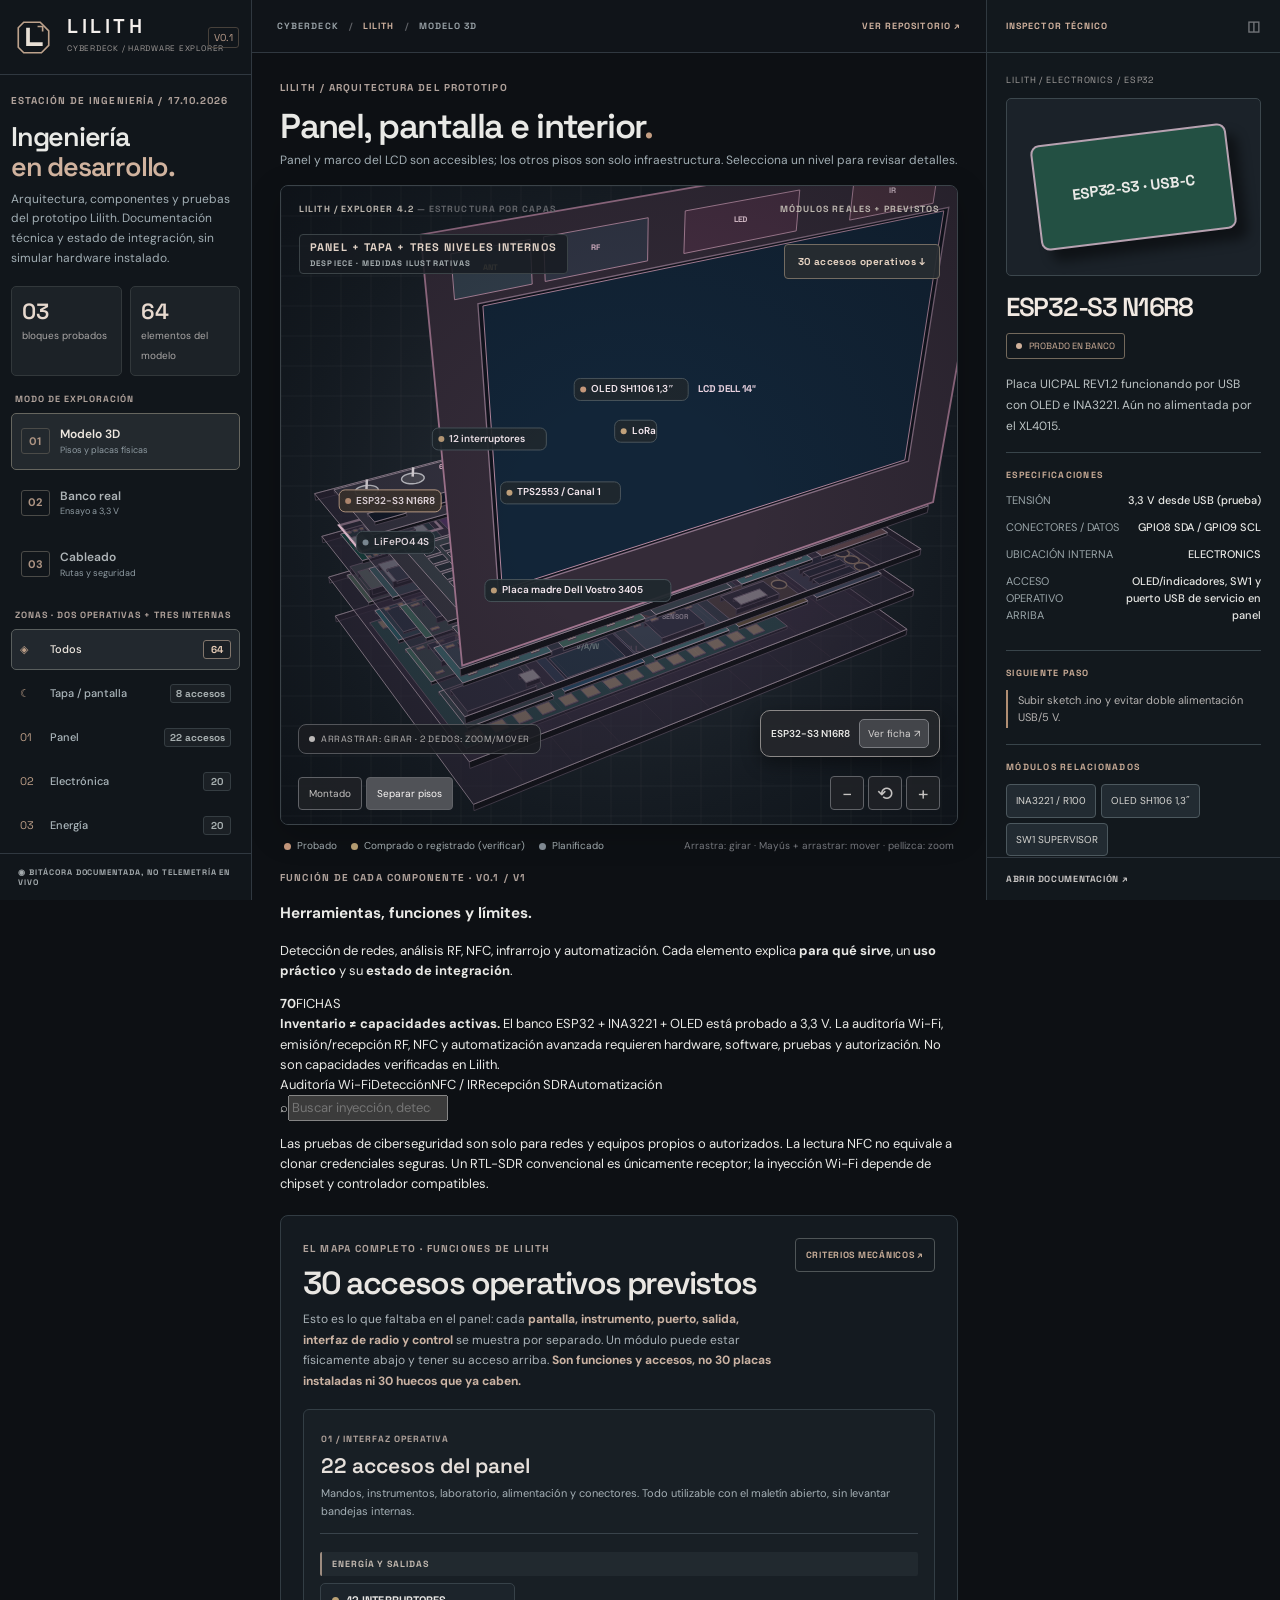
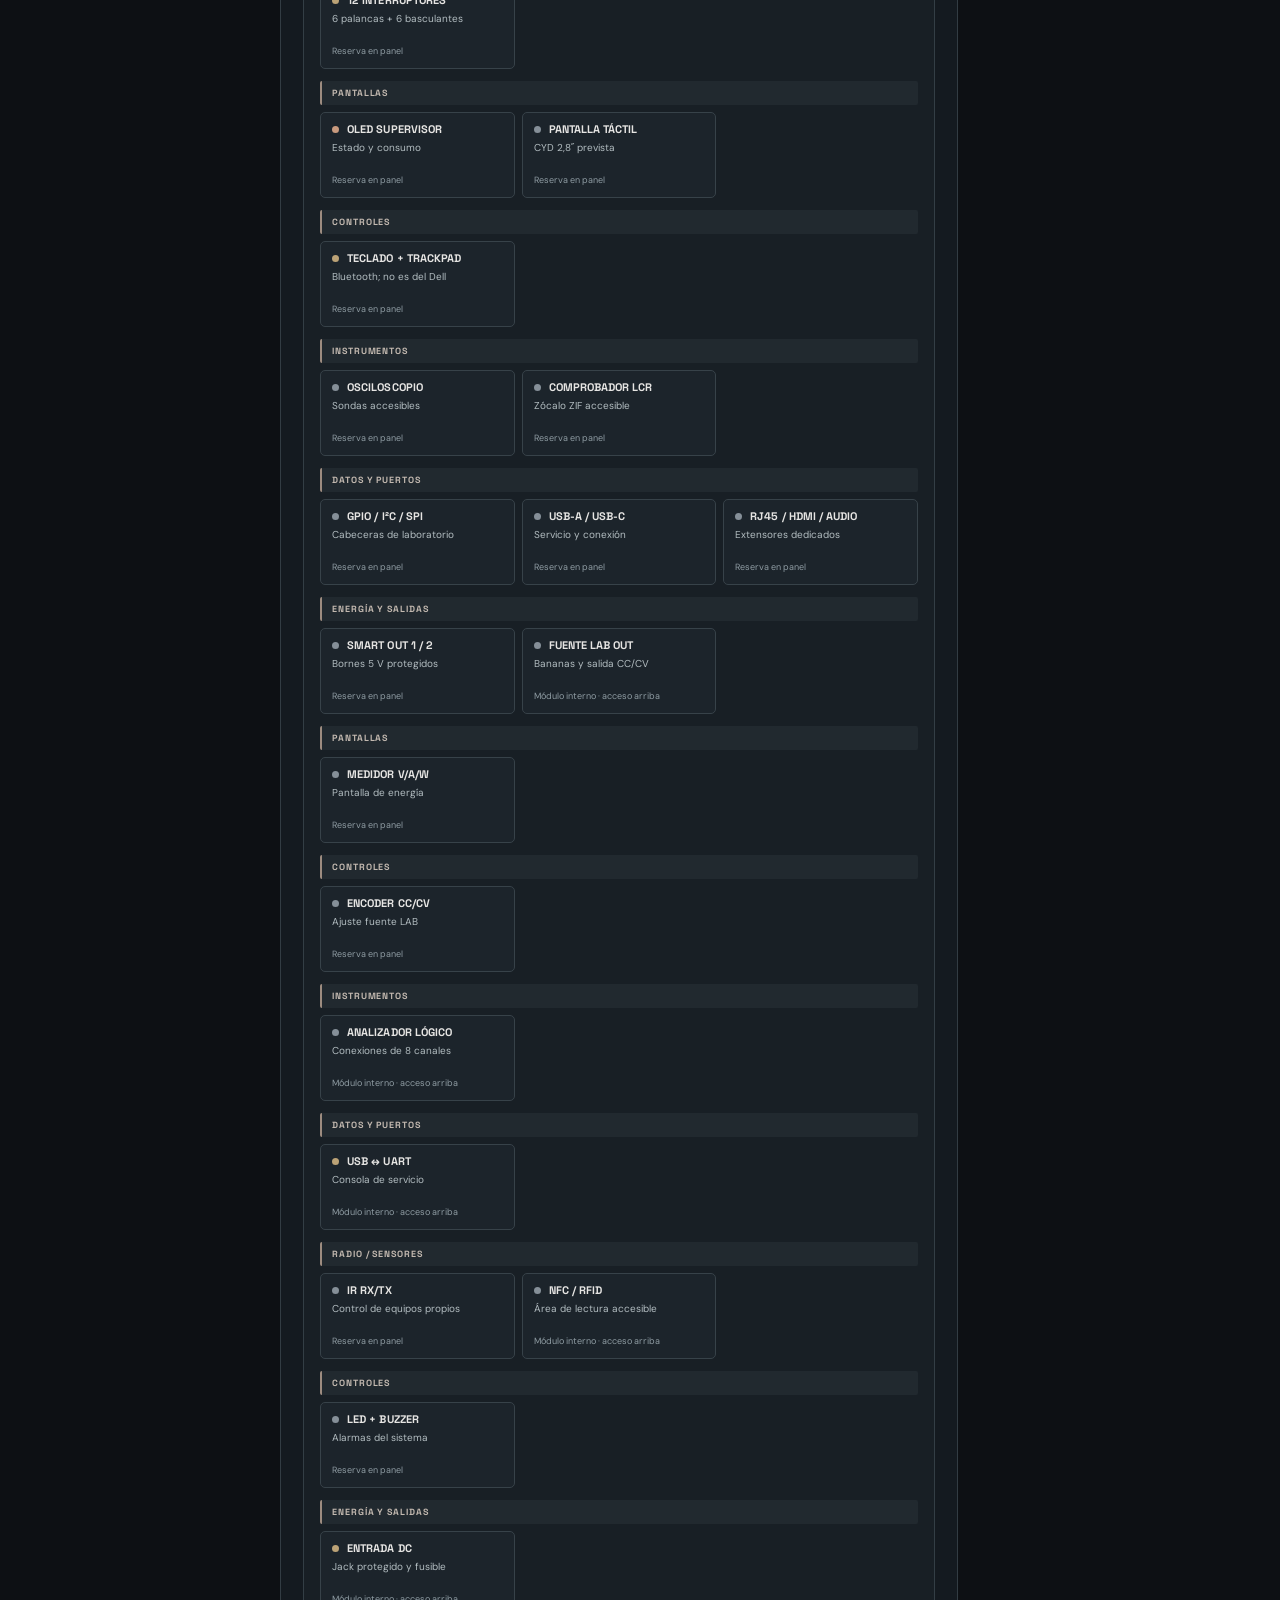
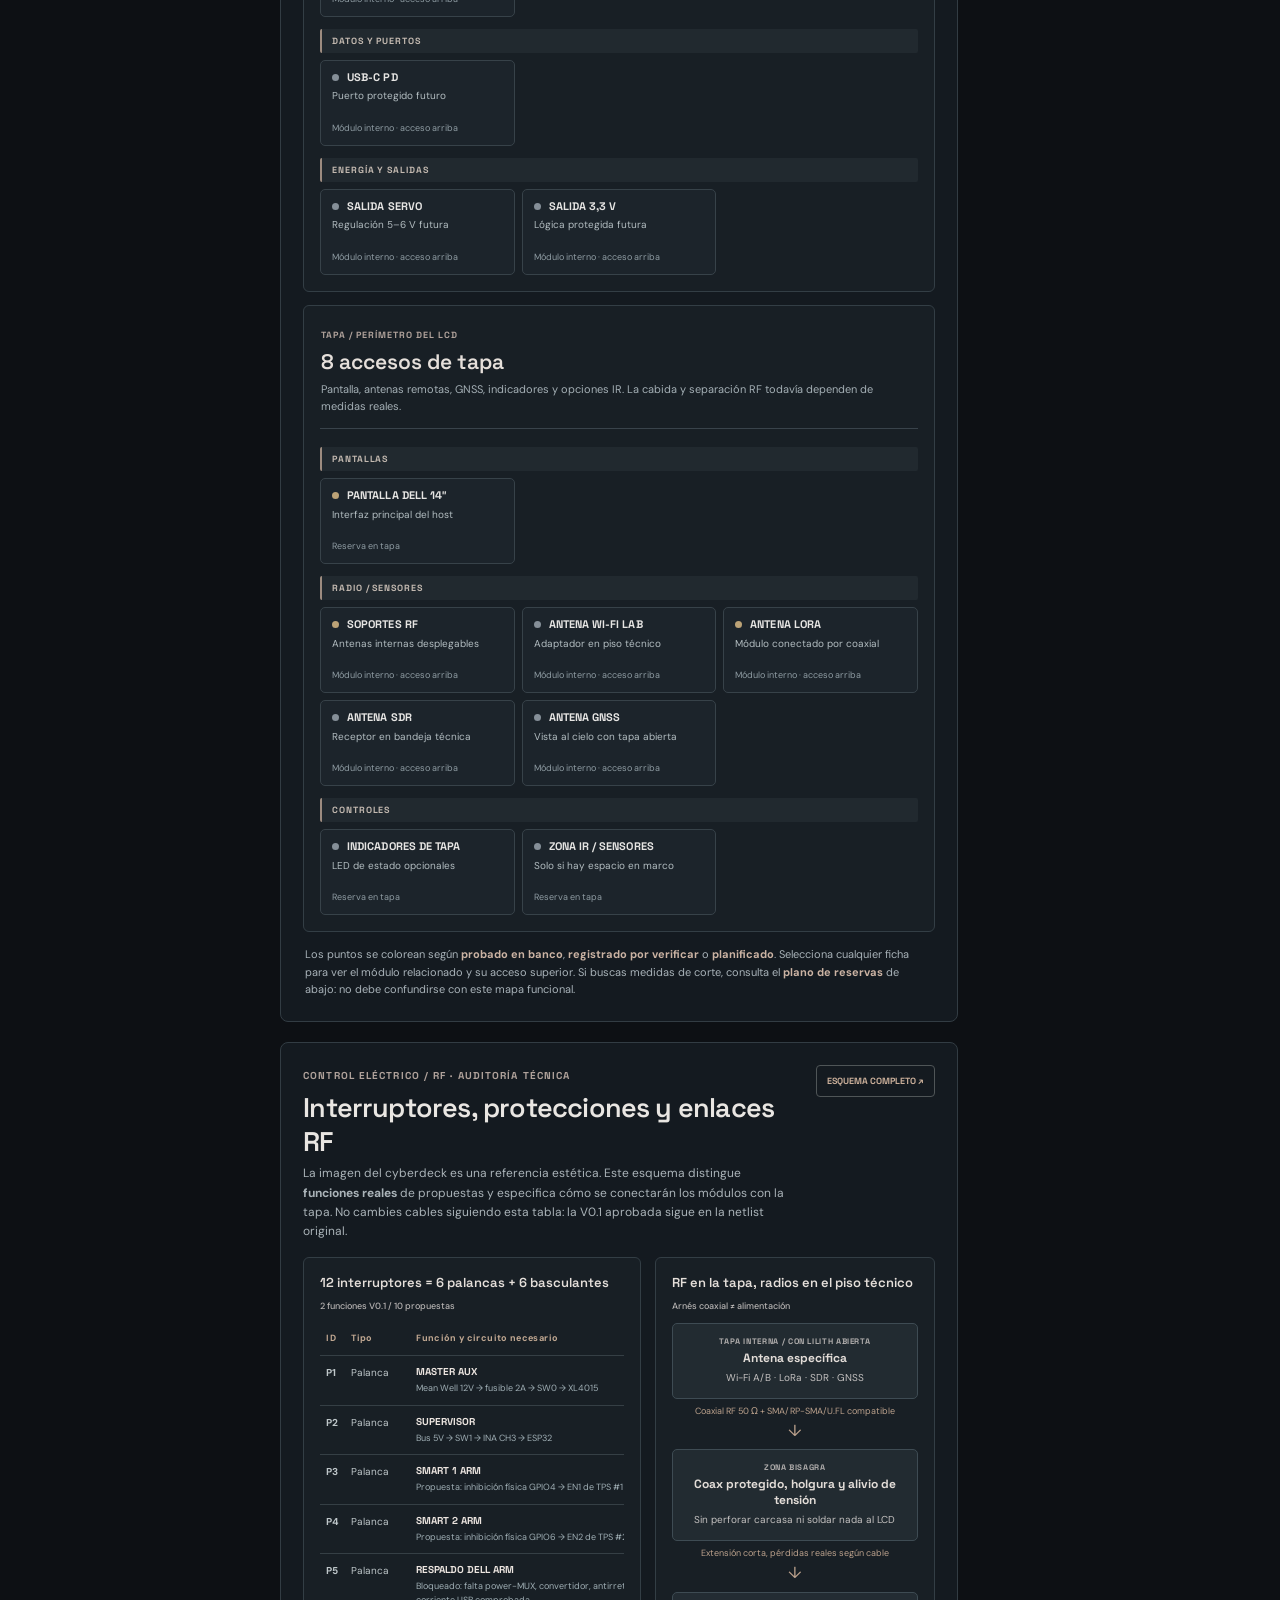
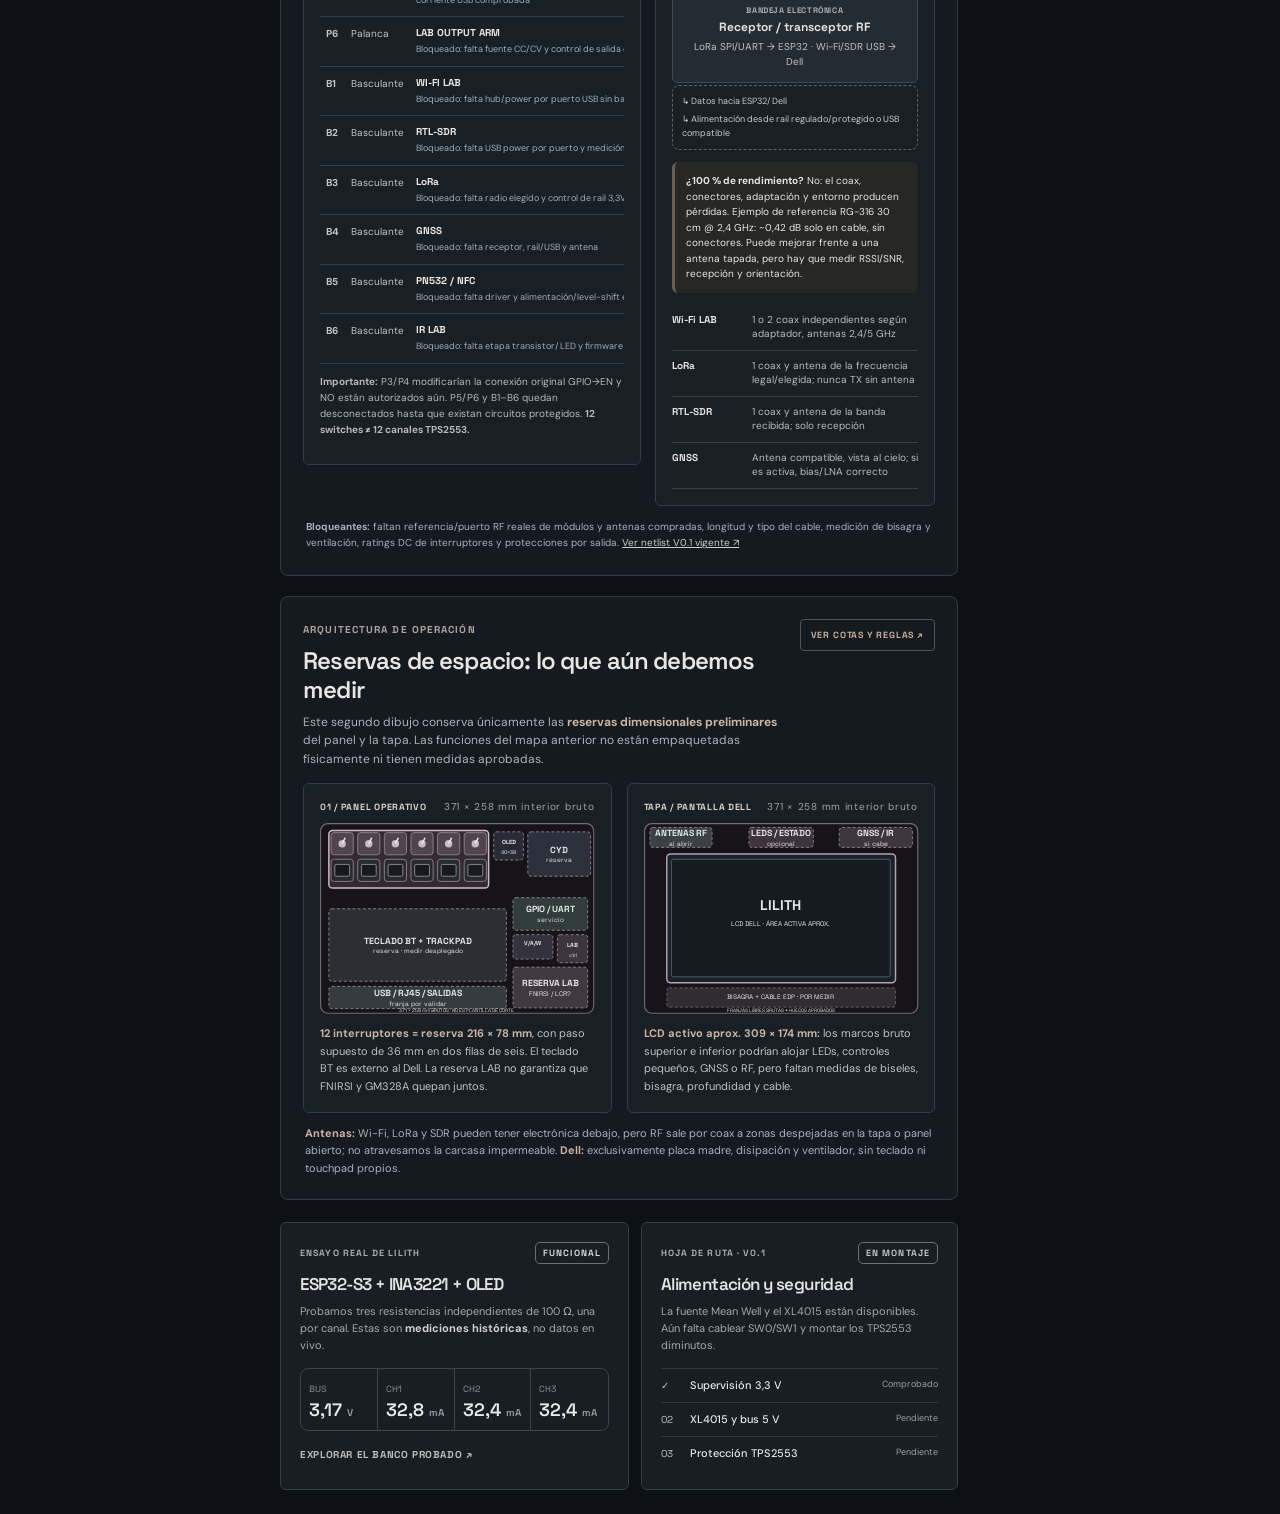
==== commit 33e6ba6d: "Añadir página funcional y enlaces a catálogo de 70 módulos" ====
--- a/site/index.html
+++ b/site/index.html
@@ -3,9 +3,10 @@
 <head>
 <meta charset="utf-8"><meta name="viewport" content="width=device-width, initial-scale=1, viewport-fit=cover">
 <meta name="theme-color" content="#0e1116"><meta name="description" content="Lilith Cyberdeck — gemelo visual interactivo por pisos, circuito probado y cableado previsto.">
-<title>LILITH — Gemelo visual del Cyberdeck</title>
-<link rel="stylesheet" href="./styles.css?v=4.0-mobile-20261017">
-<script defer src="./app.js?v=4.0-mobile-20261017"></script>
+<title>LILITH — Redes, radio y automatización</title>
+<link rel="stylesheet" href="./styles.css?v=4.2-capabilities-20261017">
+<script defer src="./capabilities.js?v=4.2-capabilities-20261017"></script>
+<script defer src="./app.js?v=4.2-capabilities-20261017"></script>
 </head>
 <body>
 <header class="mobile-shell-header" aria-label="Cabecera de Lilith">
@@ -14,7 +15,7 @@
 </header>
 <div class="app" id="app">
 <aside class="sidebar">
-  <div class="brand"><div class="emblem"><img src="./assets/lilith-mark.svg" width="40" height="40" alt="Símbolo de Lilith, luna creciente y estrella"></div><div class="brandtext"><b>LILITH</b><small>CYBERDECK / HARDWARE EXPLORER</small></div><span class="brand-trailing">V0.1</span></div>
+  <div class="brand"><div class="emblem"><img src="./assets/lilith-mark.svg" width="40" height="40" alt="Monograma técnico de Lilith"></div><div class="brandtext"><b>LILITH</b><small>CYBERDECK / HARDWARE EXPLORER</small></div><span class="brand-trailing">V0.1</span></div>
   <div class="sidebar-content">
     <div class="intro"><span class="eyebrow">ESTACIÓN DE INGENIERÍA / 17.10.2026</span><h1>Ingeniería<br><em>en desarrollo.</em></h1><p>Arquitectura, componentes y pruebas del prototipo Lilith. Documentación técnica y estado de integración, sin simular hardware instalado.</p>
     <div class="stat-pair"><div><strong>03</strong><small>bloques probados</small></div><div><strong id="moduleTotal">—</strong><small>elementos del modelo</small></div></div></div>
@@ -54,7 +55,7 @@
 <div id="viewer" class="viewer">
   <canvas id="scene" tabindex="0" role="img" aria-label="Modelo tridimensional interactivo de Lilith Cyberdeck. Arrastra para girar en la dirección del movimiento. Mayús o botón derecho más arrastre para desplazar. Pellizca para ampliar. Usa flechas para girar y Home para restablecer."></canvas>
   <div class="viewer-shade" aria-hidden="true"></div>
-  <div class="scene-meta meta-left">LILITH / EXPLORER 4.0 <span>— ESTRUCTURA POR CAPAS</span></div>
+  <div class="scene-meta meta-left">LILITH / EXPLORER 4.2 <span>— ESTRUCTURA POR CAPAS</span></div>
   <div class="scene-meta meta-right">MÓDULOS REALES + PREVISTOS</div>
   <div class="scene-info"><span class="dot-pink"></span><span id="sceneInfoText">VISUALIZACIÓN ISOMÉTRICA · ARRASTRA PARA GIRAR</span></div>
   <button id="accessJump" class="access-jump" type="button">30 accesos operativos ↓</button>
@@ -67,6 +68,16 @@
 </div>
 <div id="viewLegend" class="viewer-legend"><span><i class="legend-dot tested"></i> Probado</span><span><i class="legend-dot owned"></i> Comprado o registrado (verificar)</span><span><i class="legend-dot planned"></i> Planificado</span><span class="legend-side">Arrastra: girar · Mayús + arrastrar: mover · pellizca: zoom</span></div>
 <div id="netFilter" class="net-filter" hidden><span>RESALTAR</span><button class="net active" data-net="all">Todas</button><button class="net" data-net="power">Energía</button><button class="net" data-net="i2c">I²C / señales</button><button class="net" data-net="ground">GND</button></div>
+<section id="capabilities" class="capabilities" aria-labelledby="capabilitiesTitle">
+<div class="capabilities-heading"><div><span class="eyebrow">FUNCIÓN DE CADA COMPONENTE · V0.1 / V1</span><h3 id="capabilitiesTitle">Herramientas, funciones y límites.</h3><p>Detección de redes, análisis RF, NFC, infrarrojo y automatización. Cada elemento explica <strong>para qué sirve</strong>, un <strong>uso práctico</strong> y su <strong>estado de integración</strong>.</p></div><div class="capabilities-counter"><strong id="capabilitiesTotal">70</strong><span>FICHAS</span></div></div>
+<div class="capabilities-warning"><strong>Inventario ≠ capacidades activas.</strong> El banco ESP32 + INA3221 + OLED está probado a 3,3 V. La auditoría Wi-Fi, emisión/recepción RF, NFC y automatización avanzada requieren hardware, software, pruebas y autorización. No son capacidades verificadas en Lilith.</div>
+<div class="capabilities-keytopics"><span>Auditoría Wi-Fi</span><span>Detección</span><span>NFC / IR</span><span>Recepción SDR</span><span>Automatización</span></div>
+<nav id="capabilityFilters" class="capability-filters" aria-label="Filtrar funciones por especialidad"></nav>
+<label class="capability-search"><span aria-hidden="true">⌕</span><input id="capabilitySearch" type="search" autocomplete="off" placeholder="Buscar inyección, detección, clonación, ESP32..." aria-label="Buscar módulo o función"></label>
+<div id="capabilityResults" class="capability-results" aria-live="polite"></div><div id="capabilityCards" class="capability-cards"></div>
+<button id="capabilityMore" class="capability-more" type="button" hidden>Mostrar más componentes ↓</button>
+<p class="capabilities-footnote">Las pruebas de ciberseguridad son solo para redes y equipos propios o autorizados. La lectura NFC no equivale a clonar credenciales seguras. Un RTL-SDR convencional es únicamente receptor; la inyección Wi-Fi depende de chipset y controlador compatibles.</p>
+</section>
 <section id="operatingOverview" class="operating-overview" aria-labelledby="operatingTitle">
  <div class="operating-heading"><div><span class="eyebrow">EL MAPA COMPLETO · FUNCIONES DE LILITH</span><h3 id="operatingTitle"><span id="operatingCount">30</span> accesos operativos previstos</h3>
  <p>Esto es lo que faltaba en el panel: cada <strong>pantalla, instrumento, puerto, salida, interfaz de radio y control</strong> se muestra por separado. Un módulo puede estar físicamente abajo y tener su acceso arriba. <strong>Son funciones y accesos, no 30 placas instaladas ni 30 huecos que ya caben.</strong></p></div>
